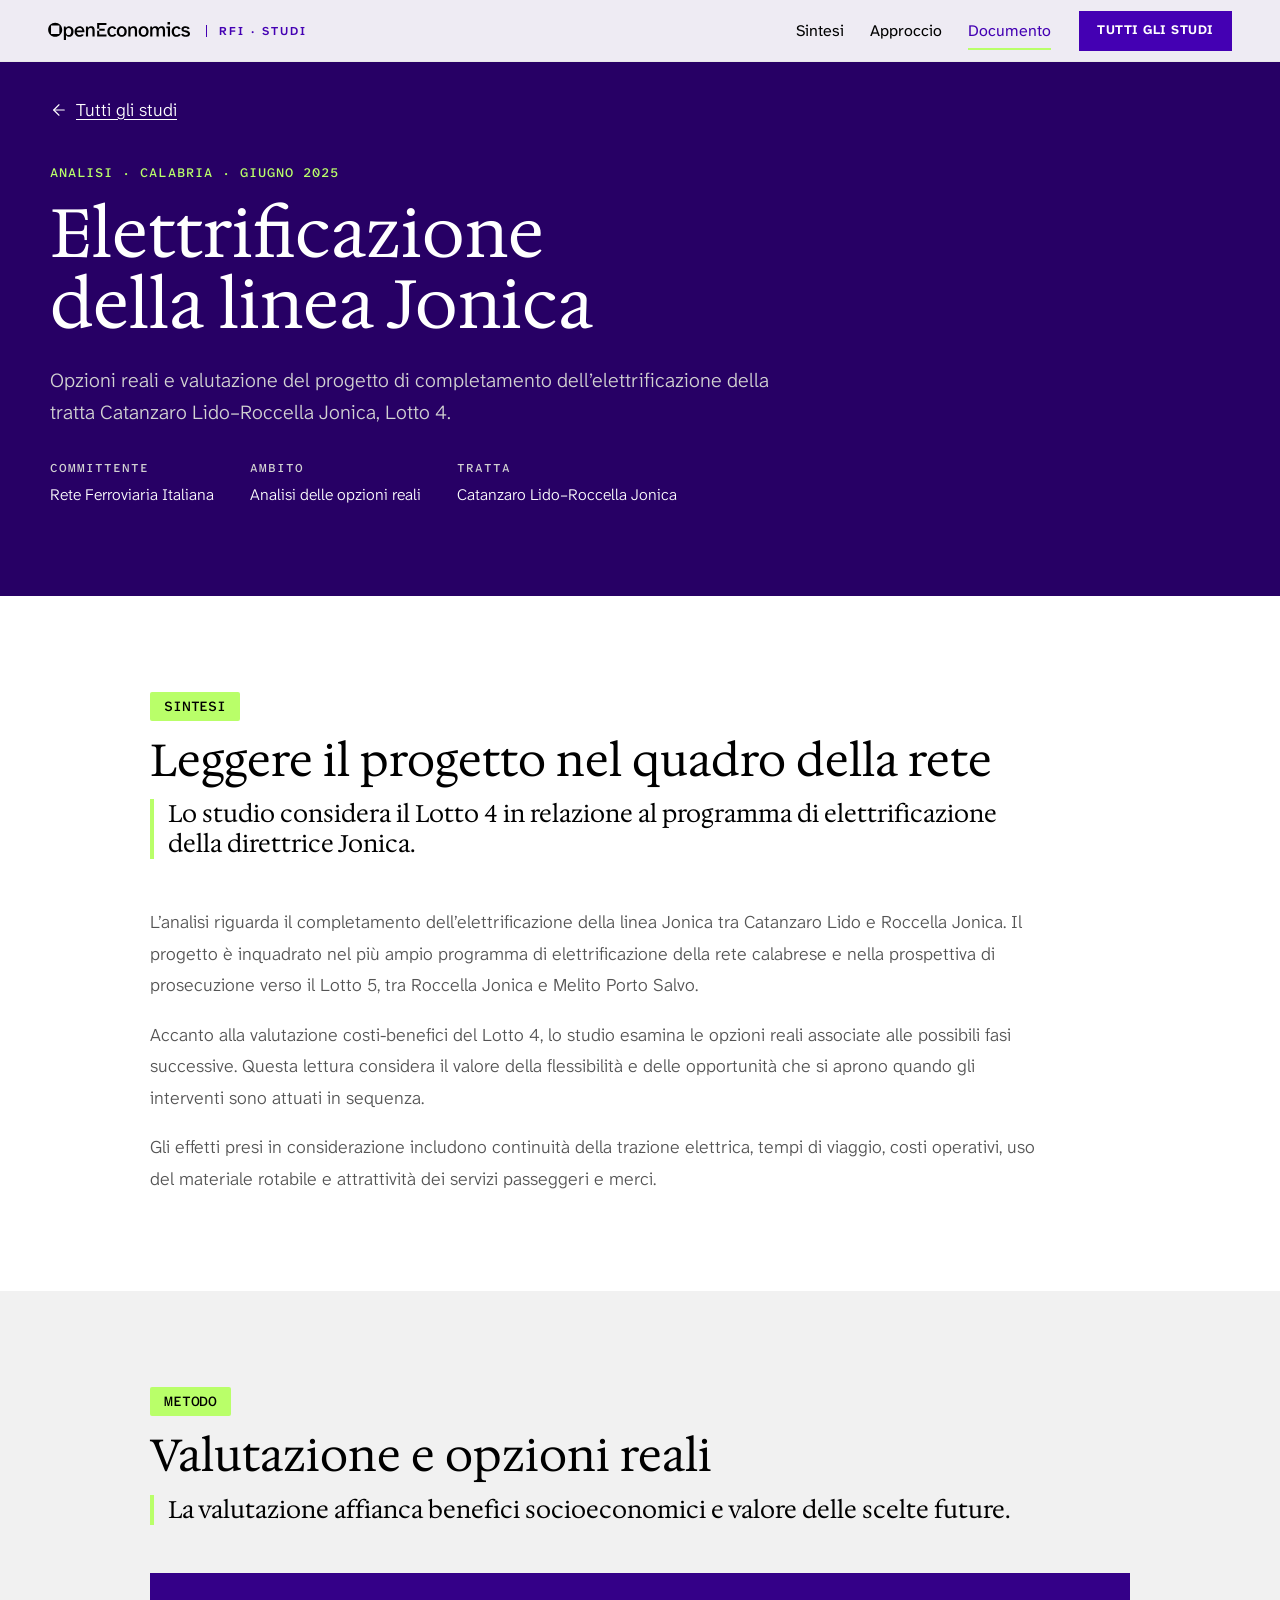
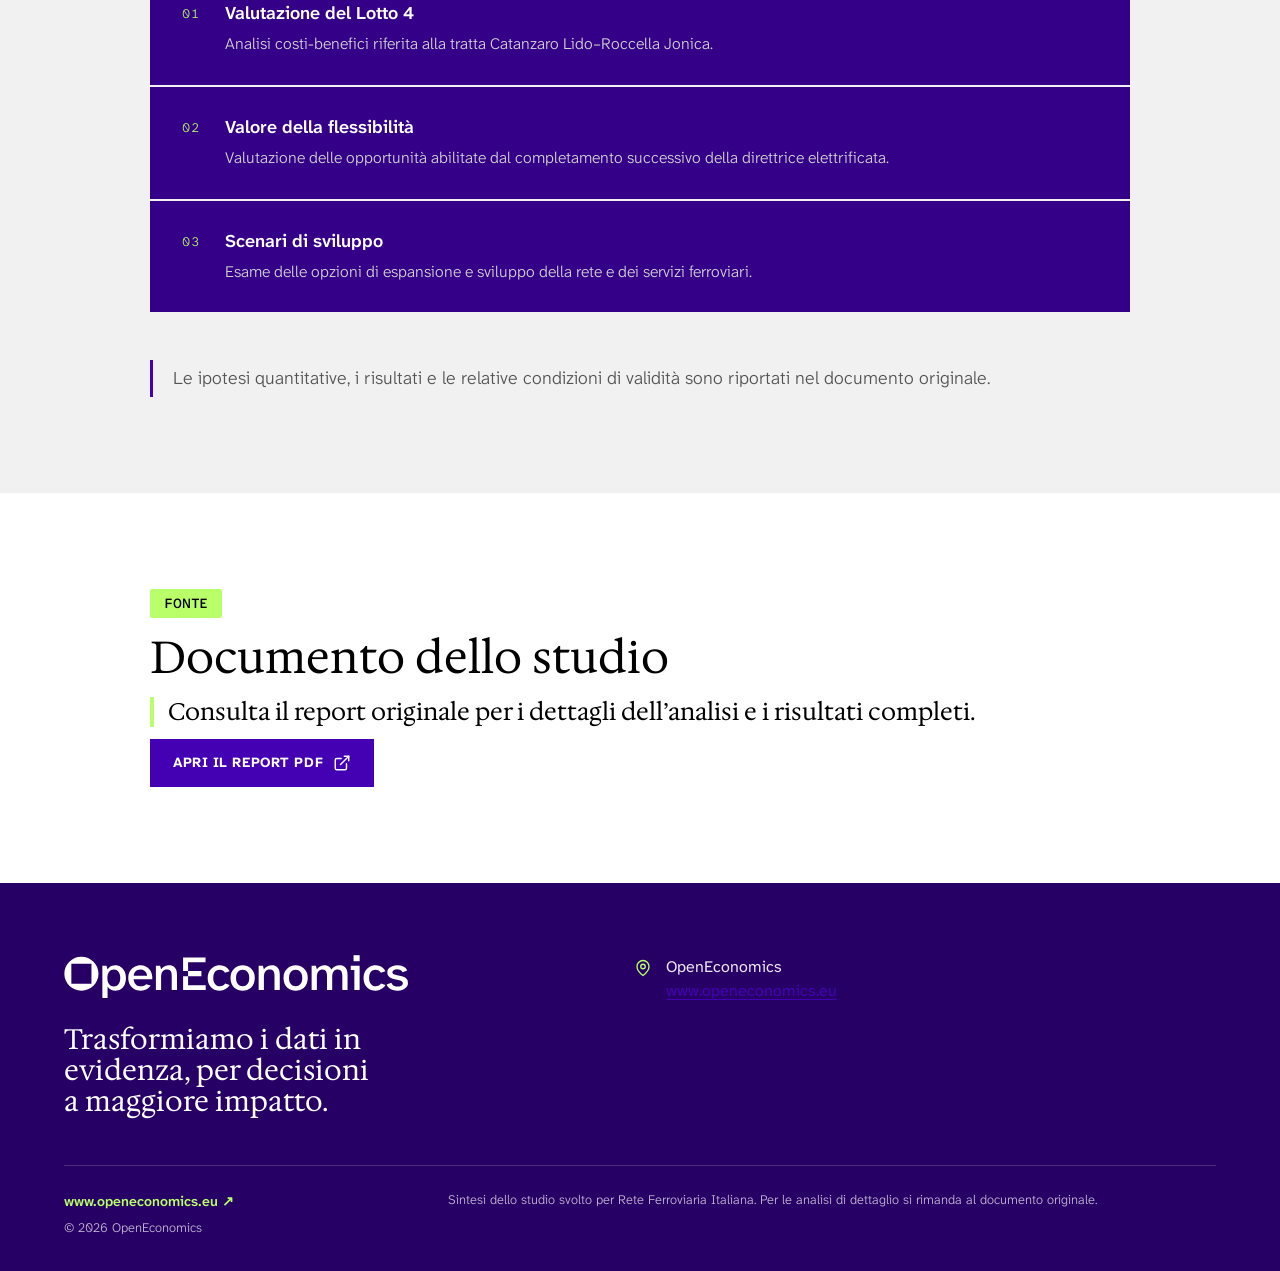
==== report-elettrificazione-jonica.html @ c524c0c9 "website buildup" ====
<!doctype html><html lang="it"><head><meta charset="utf-8"><meta name="viewport" content="width=device-width, initial-scale=1"><meta name="description" content="Analisi delle opzioni reali per l’elettrificazione della linea Jonica, Lotto 4."><title>Elettrificazione della linea Jonica | OpenEconomics</title><link rel="icon" type="image/png" href="assets/icons/favicon-black.png"><link rel="stylesheet" href="assets/oe-tokens.css"><link rel="stylesheet" href="assets/oe-base.css"><link rel="stylesheet" href="assets/nav.css"><link rel="stylesheet" href="assets/footer.css"><link rel="stylesheet" href="assets/oe-components.css"><link rel="stylesheet" href="assets/site.css"><link rel="stylesheet" href="assets/report.css"><script src="assets/lucide-inline.js" defer></script><script src="assets/oe-page.js" defer></script></head><body><a class="oe-skip" href="#main">Vai al contenuto</a><header><nav class="nav" aria-label="Principale"><a href="index.html" class="nav__logo-link"><img src="assets/logo/logo-black.svg" alt="OpenEconomics" class="nav__logo-img" width="142" height="18"><span class="nav__badge">RFI · Studi</span></a><ul class="nav__links"><li><a href="#sintesi">Sintesi</a></li><li><a href="#approccio">Approccio</a></li><li><a href="#documento">Documento</a></li></ul><a class="nav__cta" href="index.html#studi"><span>Tutti gli studi</span></a><button class="nav__toggle" type="button" aria-expanded="false" aria-label="Apri il menu"><svg class="nav__icon-open" viewBox="0 0 24 24" aria-hidden="true"><path d="M4 6h16M4 12h16M4 18h16"/></svg><svg class="nav__icon-close" viewBox="0 0 24 24" aria-hidden="true"><path d="M18 6 6 18M6 6l12 12"/></svg></button></nav></header><main id="main">
<section class="report-hero" id="top"><a class="report-hero__back" href="index.html#studi"><i data-lucide="arrow-left"></i> Tutti gli studi</a><p class="report-hero__eyebrow">Analisi · Calabria · Giugno 2025</p><h1>Elettrificazione della linea Jonica</h1><p class="report-hero__lead">Opzioni reali e valutazione del progetto di completamento dell’elettrificazione della tratta Catanzaro Lido–Roccella Jonica, Lotto 4.</p><dl class="report-meta"><div><dt>Committente</dt><dd>Rete Ferroviaria Italiana</dd></div><div><dt>Ambito</dt><dd>Analisi delle opzioni reali</dd></div><div><dt>Tratta</dt><dd>Catanzaro Lido–Roccella Jonica</dd></div></dl></section>
<section class="oe-section" id="sintesi" aria-labelledby="t-sintesi"><div class="oe-section__inner report-body"><header class="oe-section-head"><span class="oe-chip">Sintesi</span><h2 class="oe-section-head__title" id="t-sintesi">Leggere il progetto nel quadro della rete</h2><p class="oe-section-head__lead">Lo studio considera il Lotto 4 in relazione al programma di elettrificazione della direttrice Jonica.</p></header><div class="oe-prose"><p>L’analisi riguarda il completamento dell’elettrificazione della linea Jonica tra Catanzaro Lido e Roccella Jonica. Il progetto è inquadrato nel più ampio programma di elettrificazione della rete calabrese e nella prospettiva di prosecuzione verso il Lotto 5, tra Roccella Jonica e Melito Porto Salvo.</p><p>Accanto alla valutazione costi-benefici del Lotto 4, lo studio esamina le opzioni reali associate alle possibili fasi successive. Questa lettura considera il valore della flessibilità e delle opportunità che si aprono quando gli interventi sono attuati in sequenza.</p><p>Gli effetti presi in considerazione includono continuità della trazione elettrica, tempi di viaggio, costi operativi, uso del materiale rotabile e attrattività dei servizi passeggeri e merci.</p></div></div></section>
<section class="oe-section oe-section--grey" id="approccio" aria-labelledby="t-approccio"><div class="oe-section__inner report-body"><header class="oe-section-head"><span class="oe-chip">Metodo</span><h2 class="oe-section-head__title" id="t-approccio">Valutazione e opzioni reali</h2><p class="oe-section-head__lead">La valutazione affianca benefici socioeconomici e valore delle scelte future.</p></header><ol class="oe-steps"><li class="oe-step"><div><h3>Valutazione del Lotto 4</h3><p>Analisi costi-benefici riferita alla tratta Catanzaro Lido–Roccella Jonica.</p></div></li><li class="oe-step"><div><h3>Valore della flessibilità</h3><p>Valutazione delle opportunità abilitate dal completamento successivo della direttrice elettrificata.</p></div></li><li class="oe-step"><div><h3>Scenari di sviluppo</h3><p>Esame delle opzioni di espansione e sviluppo della rete e dei servizi ferroviari.</p></div></li></ol><p class="report-notice">Le ipotesi quantitative, i risultati e le relative condizioni di validità sono riportati nel documento originale.</p></div></section>
<section class="oe-section" id="documento" aria-labelledby="t-documento"><div class="oe-section__inner report-body"><header class="oe-section-head"><span class="oe-chip">Fonte</span><h2 class="oe-section-head__title" id="t-documento">Documento dello studio</h2><p class="oe-section-head__lead">Consulta il report originale per i dettagli dell’analisi e i risultati completi.</p></header><a class="oe-btn source-link" href="documenti/2025.06.10%20Elettrificazione%20Jonica%20-%20Opzioni%20Reali%20(1).pdf" target="_blank" rel="noopener">Apri il report PDF <i data-lucide="external-link"></i></a></div></section></main>
<footer class="footer"><div class="footer__top"><div class="footer__brand-block"><a href="https://www.openeconomics.eu" class="footer__logo-link"><img src="assets/logo/logo-white.svg" alt="OpenEconomics" class="footer__logo-img" width="442" height="56"></a><p class="footer__tagline">Trasformiamo i dati in evidenza, per decisioni a maggiore impatto.</p></div><div class="footer__office-grid"><div class="footer__office"><span class="footer__office-icon" aria-hidden="true"><svg viewBox="0 0 24 24"><path d="M20 10c0 6-8 12-8 12S4 16 4 10a8 8 0 0 1 16 0Z"/><circle cx="12" cy="10" r="3"/></svg></span><address>OpenEconomics<br><a href="https://www.openeconomics.eu">www.openeconomics.eu</a></address></div></div></div><div class="footer__rule"></div><div class="footer__bottom"><div class="footer__bottom-left"><a class="footer__site-link" href="https://www.openeconomics.eu" target="_blank" rel="noopener">www.openeconomics.eu <span aria-hidden="true">&#8599;</span></a><span>&copy; 2026 OpenEconomics</span></div><p class="footer__disclaimer">Sintesi dello studio svolto per Rete Ferroviaria Italiana. Per le analisi di dettaglio si rimanda al documento originale.</p></div></footer></body></html>
---- assets/oe-tokens.css ----
/* =========================================================================
   OpenEconomics — Design Tokens (DS v4, 2026)
   -------------------------------------------------------------------------
   Contiene solo @font-face, variabili :root e classi OPT-IN (.oe-container,
   .oe-grid, .oe-eyebrow, …): importarlo NON cambia l'aspetto di una pagina
   esistente. Gli stili sui tag nudi (body 18px/300, h1–h4, link, focus)
   stanno in oe-base.css, da caricare solo sulle pagine nuove.
   Ordine: oe-tokens.css → oe-base.css → nav.css → footer.css → oe-components.css
   ========================================================================= */

/* -----------------------------------------------------------------------
   Fonts (self-hosted)
   ----------------------------------------------------------------------- */
@font-face {
  font-family: "Atkinson Hyperlegible Next";
  src: url("./fonts/AtkinsonHyperlegibleNext-VariableFont_wght.ttf") format("truetype-variations");
  font-weight: 200 800; font-style: normal; font-display: swap;
}
@font-face {
  font-family: "Atkinson Hyperlegible Next";
  src: url("./fonts/AtkinsonHyperlegibleNext-Italic-VariableFont_wght.ttf") format("truetype-variations");
  font-weight: 200 800; font-style: italic; font-display: swap;
}
@font-face {
  font-family: "Atkinson Hyperlegible Mono";
  src: url("./fonts/AtkinsonHyperlegibleMono-VariableFont_wght.ttf") format("truetype-variations");
  font-weight: 200 800; font-style: normal; font-display: swap;
}
@font-face {
  font-family: "Atkinson Hyperlegible Mono";
  src: url("./fonts/AtkinsonHyperlegibleMono-Italic-VariableFont_wght.ttf") format("truetype-variations");
  font-weight: 200 800; font-style: italic; font-display: swap;
}
@font-face {
  font-family: "Hedvig Letters Serif";
  src: url("./fonts/HedvigLettersSerif-18pt-Regular.ttf") format("truetype");
  font-weight: 400; font-style: normal; font-display: swap;
}

/* -----------------------------------------------------------------------
   Color tokens — straight from the Brand Manual
   ----------------------------------------------------------------------- */
:root {
  /* === Primary neutrals === */
  --oe-white: #FFFFFF;
  --oe-black: #000000;

  /* === Bluette — the brand's core identity color === */
  --oe-bluette-050: #EFE5FF;
  --oe-bluette-100: #D9C1FF;
  --oe-bluette-200: #B991FF;
  --oe-bluette-300: #A16AFF;
  --oe-bluette-400: #8742FF;
  --oe-bluette-500: #6E1AFF;
  --oe-bluette-600: #5902EE;
  --oe-bluette-700: #4400B3;   /* primary brand */
  --oe-bluette-800: #340088;
  --oe-bluette-900: #270065;   /* deep purple — footer & dark sections */
  --oe-bluette: var(--oe-bluette-700);

  /* === Lime — the accent === */
  --oe-lime-050: #EFFFDC;
  --oe-lime-100: #DFFFBB;
  --oe-lime-200: #D5FFA4;
  --oe-lime-300: #C9FF8C;
  --oe-lime-400: #B9FF69;       /* signature lime */
  --oe-lime-500: #91FF15;
  --oe-lime-600: #7FF100;
  --oe-lime-700: #67C300;
  --oe-lime-800: #458300;
  --oe-lime-900: #315C01;
  --oe-lime: var(--oe-lime-400);

  /* === Gray scale === */
  --oe-gray-000: #FFFFFF;
  --oe-gray-100: #F1F1F1;
  --oe-gray-200: #E7E7E7;
  --oe-gray-300: #D2D2D2;
  --oe-gray-400: #AFAFAF;
  --oe-gray-500: #999999;
  --oe-gray-600: #6E6E6E;
  --oe-gray-700: #545454;
  --oe-gray-800: #2C2C2C;
  --oe-gray-900: #000000;

  /* === Secondary palettes (use sparingly — for data viz, illustrations) === */
  --oe-magenta-400: #FF8DFF;  --oe-magenta-500: #FF4EFF;  --oe-magenta-600: #FF00FF;
  --oe-magenta-700: #C300C3;  --oe-magenta-800: #920092;  --oe-magenta-900: #600060;
  --oe-blu-400: #6161FF;      --oe-blu-500: #3A3AFF;      --oe-blu-600: #0000FF;
  --oe-blu-700: #0000A1;      --oe-blu-800: #000068;      --oe-blu-900: #000035;
  --oe-yellow-400: #FFF751;   --oe-yellow-500: #FFF300;   --oe-yellow-600: #F4E900;
  --oe-yellow-700: #595700;   --oe-yellow-800: #403E00;   --oe-yellow-900: #262500;
  --oe-green-400: #3FFFA5;    --oe-green-500: #00FF88;    --oe-green-600: #00E279;
  --oe-green-700: #00542D;    --oe-green-800: #003F22;    --oe-green-900: #002D18;
  --oe-cyan-400: #83FFFF;     --oe-cyan-500: #61FFFF;     --oe-cyan-600: #00FFFF;
  --oe-cyan-700: #005B5B;     --oe-cyan-800: #004646;     --oe-cyan-900: #003535;

  /* === Semantic tokens === */
  --oe-bg:          var(--oe-white);
  --oe-bg-elev:     var(--oe-gray-100);
  --oe-bg-tint:     var(--oe-bluette-050);     /* soft purple panels */
  --oe-bg-dark:     var(--oe-bluette-900);     /* footer + dark sections */
  --oe-bg-accent:   var(--oe-bluette-700);     /* full-bleed CTA blocks */
  --oe-bg-mid:      #4711BB;                   /* mid purple (homepage) */

  --oe-fg:          var(--oe-black);
  --oe-fg-soft:     var(--oe-gray-700);        /* body on white */
  --oe-fg-muted:    var(--oe-gray-500);
  --oe-fg-inverse:  var(--oe-white);

  --oe-accent:        var(--oe-bluette-700);   /* primary brand accent */
  --oe-accent-strong: var(--oe-bluette-900);
  --oe-accent-soft:   var(--oe-bluette-050);
  --oe-accent-on:     var(--oe-white);         /* testo su accento */
  --oe-pop:           var(--oe-lime-400);      /* electric lime */
  --oe-pop-on:        var(--oe-black);         /* testo su pop/lime */
  --oe-on-dark-accent: var(--oe-lime-400);     /* accento come TESTO su fondo scuro */

  --oe-stroke:        var(--oe-black);
  --oe-stroke-soft:   var(--oe-gray-300);
  --oe-stroke-on-dark:var(--oe-white);

  --oe-link:        var(--oe-bluette-700);
  --oe-link-hover:  var(--oe-bluette-900);

  /* === Typography === */
  --oe-font-sans:    "Atkinson Hyperlegible Next", "Atkinson Hyperlegible",
                     -apple-system, "Helvetica Neue", Arial, sans-serif;
  --oe-font-mono:    "Atkinson Hyperlegible Mono", ui-monospace,
                     "SF Mono", Menlo, Consolas, monospace;
  --oe-font-serif:   "Hedvig Letters Serif", "Source Serif Pro", Georgia, serif;

  /* === Spacing scale (from Figma) === */
  --oe-space-xxs:  4px;   /* spacing.xxs */
  --oe-space-xs:   8px;   /* spacing.xs  */
  --oe-space-s:   16px;   /* spacing.s   */
  --oe-space-m:   24px;   /* spacing.m   */
  --oe-space-l:   32px;   /* spacing.l   */
  --oe-space-xl:  40px;   /* spacing.xl  */
  --oe-space-2xl: 48px;   /* spacing.2xl */
  --oe-space-3xl: 64px;   /* spacing.3xl */
  /* legacy numeric aliases (4-pt grid, with 20/40/80 anchors) */
  --oe-space-1:  4px;
  --oe-space-2:  8px;
  --oe-space-3:  12px;
  --oe-space-4:  16px;
  --oe-space-5:  20px;
  --oe-space-6:  24px;
  --oe-space-7:  32px;
  --oe-space-8:  40px;
  --oe-space-9:  52px;
  --oe-space-10: 64px;
  --oe-space-11: 80px;
  --oe-space-12: 120px;

  /* === Grid system (from Figma) === */
  --oe-grid-max:     1440px;  /* max container width */
  --oe-grid-gutter:   24px;   /* fixed column gap    */
  --oe-grid-margin:   12px;   /* outer margin each side */
  /* breakpoints */
  --oe-bp-xxl: 1440px;
  --oe-bp-xl:  1200px;
  --oe-bp-l:    992px;
  --oe-bp-m:    768px;

  /* === Layout === */
  --oe-max-width:     1760px;     /* canvas inner width (1920 - 80 ×2) */
  --oe-page-pad:      80px;
  --oe-page-pad-mob:  24px;
  --oe-col-gap:       40px;

  /* === Radii === sharp-corner system, all 0 */
  --oe-radius-xs: 0px;
  --oe-radius-sm: 0px;
  --oe-radius-md: 0px;
  --oe-radius-lg: 0px;
  --oe-radius-pill: 0px;
  /* uniche eccezioni ammesse */
  --oe-radius-chip:  2px;   /* chip / tag */
  --oe-radius-media: 4px;   /* card con fotografia */

  /* === Focus (sempre visibile da tastiera) === */
  --oe-focus-ring:         2px solid var(--oe-bluette-500);
  --oe-focus-ring-on-dark: 2px solid var(--oe-lime-400);
  --oe-focus-offset:       3px;

  /* === Header === */
  --oe-nav-h: 62px;

  /* === Borders === */
  --oe-border:        1px solid var(--oe-gray-200);  /* was black — removed per brand rule */
  --oe-border-soft:   1px solid var(--oe-gray-200);
  --oe-border-on-dark:1px solid rgba(255,255,255,0.18);

  /* === Shadows (used sparingly — brand is mostly flat) === */
  --oe-shadow-1: 0 1px 0 rgba(0,0,0,0.04), 0 1px 2px rgba(0,0,0,0.06);
  --oe-shadow-2: 0 4px 12px rgba(39,0,101,0.08);
  --oe-shadow-3: 0 16px 40px rgba(39,0,101,0.18);

  /* === Motion === */
  --oe-ease:        cubic-bezier(0.2, 0.7, 0.2, 1);
  --oe-ease-out:    cubic-bezier(0, 0, 0.2, 1);
  --oe-dur-fast:    140ms;
  --oe-dur-base:    220ms;
  --oe-dur-slow:    420ms;
}

/* -----------------------------------------------------------------------
   Layout utilities (opt-in: si attivano solo usando le classi)
   ----------------------------------------------------------------------- */

/* .oe-container — boxed 1760px centred content wrapper. */
.oe-container {
  max-width: var(--oe-max-width);   /* 1760px */
  margin-inline: auto;
  padding-inline: var(--oe-page-pad); /* 80px each side */
  width: 100%;
  box-sizing: border-box;
}

/* Narrower reading column (long-form text, articles) */
.oe-container--text {
  max-width: 900px;
  margin-inline: auto;
  padding-inline: var(--oe-page-pad);
  width: 100%;
  box-sizing: border-box;
}
@media (max-width: 767.98px) {
  .oe-container, .oe-container--text { padding-inline: var(--oe-page-pad-mob); }
}

/* -----------------------------------------------------------------------
   Grid system — 12 colonne ≥1200px · 8 colonne 768–1199px · 4 col <768px.
   ----------------------------------------------------------------------- */
.oe-grid {
  display: grid;
  grid-template-columns: repeat(12, minmax(0, 1fr));
  gap: var(--oe-grid-gutter);
  max-width: var(--oe-grid-max);
  margin-inline: auto;
  padding-inline: var(--oe-grid-margin);
  width: 100%;
  box-sizing: border-box;
}
.oe-col-1  { grid-column: span 1; }
.oe-col-2  { grid-column: span 2; }
.oe-col-3  { grid-column: span 3; }
.oe-col-4  { grid-column: span 4; }
.oe-col-5  { grid-column: span 5; }
.oe-col-6  { grid-column: span 6; }
.oe-col-7  { grid-column: span 7; }
.oe-col-8  { grid-column: span 8; }
.oe-col-9  { grid-column: span 9; }
.oe-col-10 { grid-column: span 10; }
.oe-col-11 { grid-column: span 11; }
.oe-col-12 { grid-column: span 12; }
@media (max-width: 1199.98px) {
  .oe-grid { grid-template-columns: repeat(8, minmax(0, 1fr)); }
  .oe-col-9, .oe-col-10, .oe-col-11, .oe-col-12 { grid-column: span 8; }
  .oe-col-m-1 { grid-column: span 1; } .oe-col-m-2 { grid-column: span 2; }
  .oe-col-m-3 { grid-column: span 3; } .oe-col-m-4 { grid-column: span 4; }
  .oe-col-m-5 { grid-column: span 5; } .oe-col-m-6 { grid-column: span 6; }
  .oe-col-m-7 { grid-column: span 7; } .oe-col-m-8 { grid-column: span 8; }
}
@media (max-width: 767.98px) {
  .oe-grid { grid-template-columns: repeat(4, minmax(0, 1fr)); }
  .oe-grid [class*="oe-col-"] { grid-column: span 4; }
  .oe-col-s-1 { grid-column: span 1; } .oe-col-s-2 { grid-column: span 2; }
  .oe-col-s-3 { grid-column: span 3; } .oe-col-s-4 { grid-column: span 4; }
}

/* -----------------------------------------------------------------------
   Ruoli tipografici a CLASSE (opt-in; i tag nudi restano alle pagine).
   RULE: font minimo 12px in tutto il sistema (≥16px fuori dashboard).
   ----------------------------------------------------------------------- */

/* Eyebrow / pretitolo generico — SANS all-caps, medium 500.
   (Il Mono è riservato SOLO a chip e figure-label.) */
.oe-eyebrow {
  font-family: var(--oe-font-sans);
  font-weight: 500;
  font-size: 16px;
  line-height: 1.2;
  letter-spacing: 0.02em;
  text-transform: uppercase;
  color: var(--oe-accent);
}

/* Chip / category tag — Mono */
.oe-tag, .oe-chip {
  font-family: var(--oe-font-mono);
  font-weight: 500;
  font-size: 16px;
  line-height: 1.2;
  letter-spacing: -0.01em;
  text-transform: uppercase;
  color: var(--oe-accent);
}

/* Figure label — GRAFICO 1 · TABELLA 1 · MAPPA 1 (mono 500, 12px, uppercase) */
.oe-figure-label {
  font-family: var(--oe-font-mono);
  font-weight: 500;
  font-size: 12px;
  line-height: 1.2;
  letter-spacing: 0.04em;
  text-transform: uppercase;
  color: var(--oe-black);
}

/* Numeri — sempre Atkinson sans, cifre tabulari; il colore segue lo sfondo */
.oe-num {
  font-family: var(--oe-font-sans);
  font-variant-numeric: tabular-nums;
  font-feature-settings: "tnum" 1;
}
.oe-num.on-light, .oe-num.on-lime { color: var(--oe-black); }
.oe-num.on-dark { color: var(--oe-white); }
---- assets/oe-base.css ----
/* =========================================================================
   OpenEconomics — Base (tag nudi)
   Da caricare solo su pagine NUOVE, subito dopo oe-tokens.css.
   Su un sito esistente con una propria tipografia, non includerlo: usare
   solo token + classi .oe-* per non alterare le pagine già pubblicate.
   ========================================================================= */
*, *::before, *::after { box-sizing: border-box; }
html {
  -webkit-text-size-adjust: 100%;
  scroll-padding-top: calc(var(--oe-nav-h) + 16px);
}
@media (prefers-reduced-motion: no-preference) {
  html { scroll-behavior: smooth; }
}
body {
  margin: 0;
  font-family: var(--oe-font-sans);
  font-weight: 300;
  font-size: 18px;
  line-height: 1.6;
  color: var(--oe-fg);
  background: var(--oe-bg);
  font-variant-ligatures: no-common-ligatures;
  -webkit-font-smoothing: antialiased;
}
h1, h2, h3, h4 {
  font-family: var(--oe-font-serif);
  font-weight: 400;
  line-height: 1.1;
  margin: 0;
  text-wrap: balance;
}
p, ul, ol, dl, dd, figure, blockquote { margin: 0; }
p { text-wrap: pretty; }
strong, b { font-weight: 600; }
img, svg, video, canvas { display: block; max-width: 100%; }
img { height: auto; }

a { color: var(--oe-link); text-decoration-thickness: 1px; text-underline-offset: 3px; }
a:hover { color: var(--oe-link-hover); }

/* Focus sempre visibile da tastiera; mai rimuovere l'outline senza sostituto */
:focus-visible { outline: var(--oe-focus-ring); outline-offset: var(--oe-focus-offset); }
.oe-on-dark :focus-visible,
.oe-section--dark :focus-visible,
.oe-footer :focus-visible,
.footer :focus-visible { outline: var(--oe-focus-ring-on-dark); }

::selection { background: var(--oe-lime-400); color: var(--oe-black); }

/* Numeri: sempre Atkinson, cifre tabulari */
table, .oe-num { font-variant-numeric: tabular-nums; }

/* Salta al contenuto (primo elemento del body) */
.oe-skip {
  position: absolute; left: 16px; top: -100px; z-index: 200;
  background: var(--oe-lime-400); color: var(--oe-black);
  font-weight: 600; font-size: 16px; padding: 10px 16px; text-decoration: none;
}
.oe-skip:focus { top: 12px; color: var(--oe-black); }

.oe-sr-only {
  position: absolute; width: 1px; height: 1px; padding: 0; margin: -1px;
  overflow: hidden; clip: rect(0 0 0 0); white-space: nowrap; border: 0;
}

@media (prefers-reduced-motion: reduce) {
  *, *::before, *::after {
    animation-duration: .01ms !important; animation-iteration-count: 1 !important;
    transition-duration: .01ms !important;
  }
}
---- assets/nav.css ----
/* ============================================================
   OpenEconomics — Header / Nav condiviso (brand 2.0)
   Barra fissa bianca traslucida, logo nero, voci in Atkinson 16px,
   voce attiva sottolineata in lime. Usa solo token --oe-*.
   Va linkato DOPO il CSS di pagina, così prevale su un .nav preesistente.
   Markup: templates/pagina-base.html. Menu mobile: oe-page.js.
   ============================================================ */
.nav{position:fixed;top:0;left:0;right:0;z-index:100;height:var(--oe-nav-h,62px);padding:0 48px;display:flex;align-items:center;gap:28px;background:rgba(255,255,255,.92);backdrop-filter:blur(12px);-webkit-backdrop-filter:blur(12px);border-bottom:1px solid var(--oe-gray-200);font-family:var(--oe-font-sans);}
.nav__logo-link{display:flex;align-items:center;gap:16px;text-decoration:none;flex-shrink:0;}
.nav__logo-img{height:18px;width:auto;display:block;}
.nav__badge{font-size:12px;font-weight:600;letter-spacing:.16em;text-transform:uppercase;color:var(--oe-accent);border-left:1.5px solid var(--oe-accent);padding-left:12px;line-height:1;}
.nav__links{display:flex;align-items:center;gap:26px;list-style:none;margin:0 0 0 auto;padding:0;}
.nav__links a{position:relative;display:inline-block;font-weight:400;font-size:16px;color:var(--oe-black);text-decoration:none;padding:6px 0;transition:color var(--oe-dur-fast) ease;}
.nav__links a:hover,.nav__links a.nav-active,.nav__links a[aria-current]{color:var(--oe-accent);}
.nav__links a.nav-active::after,.nav__links a[aria-current]::after{content:'';position:absolute;left:0;right:0;bottom:-1px;height:2px;background:var(--oe-pop);}

/* Azioni a destra: CTA piena, login bordato, download a icona */
.nav__cta,.nav__login{display:inline-flex;align-items:center;gap:9px;flex-shrink:0;font-weight:700;font-size:13px;letter-spacing:.04em;text-transform:uppercase;text-decoration:none;min-height:40px;padding:0 18px;transition:background var(--oe-dur-base) ease,color var(--oe-dur-base) ease;}
.nav__cta{background:var(--oe-accent);color:var(--oe-accent-on);}
.nav__cta:hover{background:var(--oe-accent-strong);color:var(--oe-accent-on);}
.nav__login{border:1.5px solid var(--oe-accent);color:var(--oe-accent);}
.nav__login:hover{background:var(--oe-accent);color:var(--oe-accent-on);}
.nav__download{display:inline-flex;align-items:center;justify-content:center;flex-shrink:0;width:40px;height:40px;border:1.5px solid var(--oe-accent);color:var(--oe-accent);text-decoration:none;transition:background var(--oe-dur-base) ease,color var(--oe-dur-base) ease;}
.nav__download:hover{background:var(--oe-accent);color:var(--oe-accent-on);}
.nav__cta svg,.nav__login svg,.nav__download svg{width:16px;height:16px;stroke:currentColor;stroke-width:1.9;fill:none;flex-shrink:0;}

/* Toggle menu: visibile solo sotto 960px */
.nav__toggle{display:none;width:44px;height:44px;align-items:center;justify-content:center;background:none;border:0;color:var(--oe-black);cursor:pointer;}
.nav__toggle svg{width:24px;height:24px;stroke:currentColor;stroke-width:1.75;fill:none;stroke-linecap:round;}
.nav__toggle .nav__icon-close{display:none;}
.nav.is-open .nav__toggle .nav__icon-open{display:none;}
.nav.is-open .nav__toggle .nav__icon-close{display:block;}

@media(max-width:960px){
  .nav{padding:0 24px;gap:12px;}
  .nav__logo-link{margin-right:auto;}
  .nav__toggle{display:inline-flex;}
  .nav__links{display:none;position:absolute;top:100%;left:0;right:0;margin:0;flex-direction:column;align-items:stretch;gap:0;background:var(--oe-white);border-bottom:1px solid var(--oe-gray-200);padding:8px 24px 16px;}
  .nav.is-open .nav__links{display:flex;}
  .nav__links a{display:block;padding:14px 0;border-bottom:1px solid var(--oe-gray-100);}
  .nav__links a.nav-active::after,.nav__links a[aria-current]::after{display:none;}
  .nav__cta,.nav__login,.nav__download{order:1;}
  .nav__toggle{order:2;}
}
@media(max-width:600px){
  .nav__badge{display:none;}
  .nav__login span,.nav__cta span{display:none;}
  .nav__cta,.nav__login{padding:0 12px;}
}
---- assets/footer.css ----
/* ============================================================
   OpenEconomics — Footer condiviso (brand 2.0)
   Fondo Bluette 900, logo bianco, tagline in Hedvig, sedi con icona
   map-pin in lime, riga legale in basso. Usa solo token --oe-*.
   Va linkato DOPO il CSS di pagina, così prevale su un footer preesistente.
   Markup: .footer > .footer__top [brand-block + office-grid]
           > .footer__rule > .footer__bottom   (vedi templates/pagina-base.html)
   ============================================================ */
.footer{background:var(--oe-bg-dark);color:var(--oe-white);font-family:var(--oe-font-sans);padding:72px 0 32px;}
.footer__top{display:grid;grid-template-columns:minmax(260px,1fr) minmax(440px,1.15fr);gap:64px;align-items:start;padding:0 64px;}
.footer__brand-block{display:flex;flex-direction:column;align-items:flex-start;}
.footer__logo-link{display:inline-block;text-decoration:none;line-height:0;margin-bottom:26px;}
.footer__logo-img{height:clamp(40px,3.4vw,56px);width:auto;display:block;}
.footer__tagline{font-family:var(--oe-font-serif);font-weight:400;font-size:clamp(24px,2.2vw,32px);line-height:1.1;color:var(--oe-white);max-width:20ch;margin:0;text-wrap:balance;}
.footer__office-grid{display:grid;grid-template-columns:repeat(2,1fr);gap:28px 40px;}
.footer__office{display:grid;grid-template-columns:20px 1fr;gap:12px;align-items:start;}
.footer__office-icon{color:var(--oe-on-dark-accent);width:18px;height:18px;margin-top:4px;}
.footer__office-icon svg{width:100%;height:100%;display:block;fill:none;stroke:currentColor;stroke-width:1.8;stroke-linecap:round;stroke-linejoin:round;}
.footer__office address{font-style:normal;font-weight:400;font-size:16px;line-height:1.55;color:rgba(255,255,255,.9);}
.footer__rule{height:1px;background:rgba(255,255,255,.18);margin:48px 64px 24px;}
.footer__bottom{display:flex;justify-content:space-between;align-items:flex-start;gap:32px;flex-wrap:wrap;padding:0 64px;font-size:13px;line-height:1.6;color:rgba(255,255,255,.72);}
.footer__bottom-left{display:flex;flex-direction:column;gap:6px;flex-shrink:0;}
.footer__site-link{color:var(--oe-on-dark-accent);font-weight:600;font-size:14px;text-decoration:none;white-space:nowrap;}
.footer__site-link:hover{color:var(--oe-white);}
.footer__disclaimer{width:min(100%,96ch);font-weight:300;}
@media(max-width:960px){
  .footer{padding:52px 0 28px;}
  .footer__top{grid-template-columns:1fr;padding:0 24px;gap:36px;}
  .footer__rule{margin:40px 24px 22px;}
  .footer__bottom{padding:0 24px;flex-direction:column;gap:12px;}
}
@media(max-width:480px){
  .footer__office-grid{grid-template-columns:1fr;}
}
---- assets/oe-components.css ----
/* =========================================================================
   OpenEconomics — Componenti di pagina
   Richiede oe-tokens.css (e, su pagine nuove, oe-base.css).
   Tutte le classi hanno prefisso .oe- : si possono usare dentro un sito
   esistente senza collisioni. Catalogo e markup: references/componenti.md
   Regole: spigolo vivo, font min 12px (etichette) e 16px (testo corrente),
   Hedvig solo per titoli e grandi numeri display, lime mai come testo su chiaro.
   ========================================================================= */

/* ---------- Sezioni --------------------------------------------------- */
.oe-section{padding:96px 64px;background:var(--oe-bg);scroll-margin-top:calc(var(--oe-nav-h) + 16px);}
.oe-section--grey{background:var(--oe-bg-elev);}
.oe-section--tint{background:var(--oe-bg-tint);}
.oe-section--dark{background:var(--oe-bg-dark);color:var(--oe-fg-inverse);}
.oe-section--accent{background:var(--oe-bg-accent);color:var(--oe-fg-inverse);}
.oe-section--rule{border-top:1px solid var(--oe-gray-200);}
.oe-section__inner{max-width:var(--oe-grid-max);margin-inline:auto;}
.oe-section__inner > * + *{margin-top:48px;}

/* ---------- Intestazione di sezione ----------------------------------- */
.oe-chip{display:inline-flex;align-items:center;gap:6px;width:fit-content;background:var(--oe-pop);color:var(--oe-pop-on);font-family:var(--oe-font-mono);font-weight:500;font-size:14px;line-height:1.2;letter-spacing:-.01em;text-transform:uppercase;padding:6px 14px;border-radius:var(--oe-radius-chip);}
.oe-chip svg{width:14px;height:14px;stroke:currentColor;stroke-width:2;fill:none;}
.oe-chip--sm{font-size:12px;letter-spacing:.08em;padding:4px 10px;}
.oe-section-head{display:flex;flex-direction:column;align-items:flex-start;gap:16px;}
.oe-section-head__title{font-family:var(--oe-font-serif);font-weight:400;font-size:clamp(34px,3.5vw,50px);line-height:1.04;color:var(--oe-fg);}
.oe-section-head__lead{display:flex;align-items:center;gap:14px;font-family:var(--oe-font-serif);font-size:24px;line-height:1.25;color:var(--oe-fg);max-width:60ch;}
.oe-section-head__lead::before{content:'';width:4px;align-self:stretch;min-height:30px;background:var(--oe-pop);flex:0 0 auto;}
.oe-section--dark .oe-section-head__title,.oe-section--accent .oe-section-head__title{color:var(--oe-fg-inverse);}
.oe-section--dark .oe-section-head__lead,.oe-section--accent .oe-section-head__lead{color:var(--oe-on-dark-accent);}
.oe-subhead{font-family:var(--oe-font-serif);font-weight:400;font-size:24px;line-height:1.25;color:var(--oe-fg);padding-bottom:12px;border-bottom:2px solid var(--oe-gray-300);}
.oe-section--dark .oe-subhead{color:var(--oe-fg-inverse);border-color:rgba(255,255,255,.2);}

/* ---------- Hero ------------------------------------------------------ */
.oe-hero{margin-top:var(--oe-nav-h);display:grid;grid-template-columns:1fr 1fr;min-height:72vh;position:relative;overflow:hidden;background:radial-gradient(rgba(255,255,255,.06) 1px,transparent 1.4px) 0 0/22px 22px,var(--oe-bg-dark);color:var(--oe-fg-inverse);}
.oe-hero__body{display:flex;flex-direction:column;justify-content:space-between;gap:40px;padding:60px 64px 48px;}
.oe-hero__top{display:flex;flex-direction:column;gap:16px;}
.oe-hero__kicker{font-weight:600;font-size:14px;letter-spacing:.1em;text-transform:uppercase;color:var(--oe-white);}
.oe-hero__title{font-family:var(--oe-font-serif);font-weight:400;font-size:clamp(36px,3.8vw,60px);line-height:1.08;color:var(--oe-white);}
.oe-hero__title em{font-style:normal;color:var(--oe-on-dark-accent);}
.oe-hero__lead{font-size:18px;line-height:1.7;color:var(--oe-gray-300);max-width:60ch;}
.oe-hero__meta{display:flex;gap:32px;flex-wrap:wrap;margin-top:28px;}
.oe-hero__meta-item{display:flex;flex-direction:column;gap:4px;}
.oe-hero__meta-label{font-family:var(--oe-font-mono);font-size:12px;letter-spacing:.14em;text-transform:uppercase;color:var(--oe-on-dark-accent);}
.oe-hero__meta-value{font-weight:600;font-size:16px;color:var(--oe-gray-100);}
.oe-hero__actions{display:flex;gap:12px;flex-wrap:wrap;margin-top:32px;}
/* Colonna immagine: --hero-img sull'elemento, altrimenti gradiente Bluette */
.oe-hero__media{position:relative;background:var(--hero-img,linear-gradient(165deg,var(--oe-bluette-800) 0%,var(--oe-bluette-900) 100%)) center/cover no-repeat;}
.oe-hero__media::before{content:'';position:absolute;inset:0;background:linear-gradient(180deg,rgba(39,0,101,.08) 0%,rgba(39,0,101,.32) 50%,rgba(39,0,101,.86) 100%);}
.oe-hero__caption{position:absolute;left:0;right:0;bottom:0;display:flex;justify-content:space-between;gap:16px;padding:12px 24px;background:var(--oe-bg-dark);font-family:var(--oe-font-mono);font-size:12px;letter-spacing:.1em;text-transform:uppercase;color:var(--oe-gray-300);}
.oe-hero__caption strong{color:var(--oe-on-dark-accent);font-weight:500;}
/* Variante senza immagine: una sola colonna, testo più largo */
.oe-hero--text{grid-template-columns:1fr;min-height:auto;}
.oe-hero--text .oe-hero__body{padding-top:96px;padding-bottom:80px;max-width:1100px;}

/* ---------- Bottoni --------------------------------------------------- */
.oe-btn{display:inline-flex;align-items:center;justify-content:center;gap:10px;min-height:44px;padding:0 22px;font-family:var(--oe-font-sans);font-weight:700;font-size:14px;letter-spacing:.04em;text-transform:uppercase;text-decoration:none;border:1.5px solid var(--oe-accent);background:var(--oe-accent);color:var(--oe-accent-on);cursor:pointer;transition:background var(--oe-dur-base) var(--oe-ease),color var(--oe-dur-base) var(--oe-ease),border-color var(--oe-dur-base) var(--oe-ease);}
.oe-btn:hover{background:var(--oe-accent-strong);border-color:var(--oe-accent-strong);color:var(--oe-accent-on);}
.oe-btn svg{width:18px;height:18px;stroke:currentColor;stroke-width:1.9;fill:none;}
.oe-btn--ghost{background:transparent;color:var(--oe-accent);}
.oe-btn--ghost:hover{background:var(--oe-accent);color:var(--oe-accent-on);}
/* Su fondo scuro: lime pieno (testo nero) o bordo bianco */
.oe-btn--pop{background:var(--oe-pop);border-color:var(--oe-pop);color:var(--oe-pop-on);}
.oe-btn--pop:hover{background:var(--oe-white);border-color:var(--oe-white);color:var(--oe-black);}
.oe-btn--on-dark{background:transparent;border-color:var(--oe-white);color:var(--oe-white);}
.oe-btn--on-dark:hover{background:var(--oe-white);color:var(--oe-bluette-900);}

/* ---------- Griglie --------------------------------------------------- */
/* Tessere accostate con fuga di 2px: il look "a mosaico" del brand */
.oe-tiles{display:grid;gap:2px;grid-template-columns:repeat(var(--cols,3),minmax(0,1fr));}
.oe-tiles--2{--cols:2;} .oe-tiles--3{--cols:3;} .oe-tiles--4{--cols:4;} .oe-tiles--6{--cols:6;}
/* Testo + figura affiancati */
.oe-split{display:grid;grid-template-columns:1fr 1.3fr;gap:64px;align-items:start;}
.oe-split--even{grid-template-columns:1fr 1fr;gap:56px;}

/* ---------- Card informativa ------------------------------------------ */
.oe-card{display:flex;flex-direction:column;gap:10px;padding:28px 24px;background:var(--oe-white);border:1px solid var(--oe-accent);color:var(--oe-fg);text-decoration:none;transition:background var(--oe-dur-base) ease,transform var(--oe-dur-base) ease,box-shadow var(--oe-dur-base) ease;}
a.oe-card:hover,.oe-card--hover:hover{background:var(--oe-bg-tint);transform:translateY(-4px);box-shadow:var(--oe-shadow-2);color:var(--oe-fg);}
.oe-card__icon svg,.oe-card__icon img{width:34px;height:34px;stroke:var(--oe-accent);fill:none;stroke-width:1.5;}
.oe-card__label{font-family:var(--oe-font-mono);font-size:12px;letter-spacing:.14em;text-transform:uppercase;color:var(--oe-accent);}
.oe-card__value{font-family:var(--oe-font-serif);font-size:32px;line-height:1;color:var(--oe-fg);}
.oe-card__title{font-family:var(--oe-font-sans);font-weight:600;font-size:17px;line-height:1.3;}
.oe-card__text{font-size:16px;line-height:1.55;color:var(--oe-fg-soft);}
.oe-card--media{padding:0;border-color:var(--oe-gray-200);border-radius:var(--oe-radius-media);overflow:hidden;}
.oe-card--media > img{width:100%;aspect-ratio:16/10;object-fit:cover;}
.oe-card--media .oe-card__content{display:flex;flex-direction:column;gap:10px;padding:24px;}

/* ---------- KPI (grande numero) --------------------------------------- */
.oe-kpi{position:relative;display:flex;flex-direction:column;gap:8px;padding:40px 32px 36px;background:var(--oe-bg-elev);}
.oe-kpi::before{content:'';position:absolute;top:0;left:0;bottom:0;width:3px;background:var(--oe-accent);}
.oe-kpi__icon svg,.oe-kpi__icon img{width:28px;height:28px;stroke:var(--oe-accent);fill:none;stroke-width:1.5;margin-bottom:6px;}
.oe-kpi__icon img{width:48px;height:48px;}
.oe-kpi__label{font-family:var(--oe-font-mono);font-size:12px;letter-spacing:.14em;text-transform:uppercase;color:var(--oe-accent);}
.oe-kpi__value{font-family:var(--oe-font-serif);font-size:clamp(40px,4vw,56px);line-height:1;color:var(--oe-fg);}
.oe-kpi__unit{font-family:var(--oe-font-mono);font-size:13px;color:var(--oe-fg-soft);}
.oe-kpi__text{font-size:16px;line-height:1.6;color:var(--oe-fg-soft);margin-top:4px;}
/* Variante scura "in evidenza": numero-chiave di una pagina */
.oe-kpi--dark{background:var(--oe-bluette-900);color:var(--oe-white);}
.oe-kpi--dark::before{top:0;right:0;bottom:auto;width:auto;height:4px;background:var(--oe-pop);}
.oe-kpi--dark .oe-kpi__label{color:var(--oe-on-dark-accent);}
.oe-kpi--dark .oe-kpi__value{color:var(--oe-white);font-size:clamp(56px,6vw,88px);}
.oe-kpi--dark .oe-kpi__unit,.oe-kpi--dark .oe-kpi__text{color:rgba(255,255,255,.75);}
.oe-kpi--dark .oe-kpi__icon svg{stroke:var(--oe-on-dark-accent);}

/* ---------- Riga di statistiche --------------------------------------- */
.oe-stats{display:flex;gap:2px;flex-wrap:wrap;}
.oe-stat{flex:1 1 180px;padding:24px 28px;background:var(--oe-bg-elev);border-top:3px solid var(--oe-gray-300);}
.oe-stat__label{font-family:var(--oe-font-mono);font-size:12px;letter-spacing:.12em;text-transform:uppercase;color:var(--oe-fg-soft);margin-bottom:6px;}
.oe-stat__value{font-family:var(--oe-font-serif);font-size:28px;line-height:1;color:var(--oe-accent);}
.oe-stat__sub{font-size:14px;color:var(--oe-fg-soft);margin-top:6px;}

/* ---------- Parametri / ipotesi --------------------------------------- */
.oe-params{display:grid;grid-template-columns:repeat(auto-fit,minmax(200px,1fr));gap:2px;}
.oe-param{background:var(--oe-bg-elev);border-left:3px solid var(--oe-accent);padding:16px 18px;}
.oe-param__label{font-family:var(--oe-font-mono);font-size:12px;letter-spacing:.12em;text-transform:uppercase;color:var(--oe-accent);}
.oe-param__value{font-family:var(--oe-font-serif);font-size:26px;line-height:1.1;color:var(--oe-fg);margin-top:6px;}
.oe-param__text{font-size:14px;line-height:1.45;color:var(--oe-fg-soft);margin-top:6px;}

/* ---------- Elenco ordinato per peso ---------------------------------- */
.oe-rank{display:flex;flex-direction:column;gap:12px;list-style:none;padding:0;}
.oe-rank__item{display:flex;align-items:center;gap:20px;padding:22px 26px;background:var(--oe-white);border:1.5px solid var(--oe-gray-300);}
.oe-rank__bar{width:4px;align-self:stretch;min-height:44px;flex-shrink:0;background:var(--bar,var(--oe-accent));}
.oe-rank__main{flex:1;display:flex;flex-direction:column;gap:4px;}
.oe-rank__title{font-family:var(--oe-font-sans);font-size:18px;font-weight:600;color:var(--oe-bluette-900);}
.oe-rank__text{font-size:15px;line-height:1.55;color:var(--oe-fg-soft);}
.oe-rank__meta{text-align:right;flex-shrink:0;display:flex;flex-direction:column;gap:2px;}
.oe-rank__pct{font-family:var(--oe-font-serif);font-size:34px;line-height:1;color:var(--oe-accent);}
.oe-rank__value{font-family:var(--oe-font-mono);font-size:13px;font-weight:700;color:var(--oe-fg-soft);}

/* ---------- Riquadro in evidenza -------------------------------------- */
.oe-callout{display:flex;gap:16px;padding:24px;background:var(--oe-pop);color:var(--oe-bluette-900);}
.oe-callout::before{content:'';width:4px;flex-shrink:0;background:var(--oe-bluette-900);}
.oe-callout p{font-size:17px;line-height:1.7;}
.oe-callout strong{font-weight:600;}

/* ---------- Esito / verdetto ------------------------------------------ */
/* Positivo = Bluette, negativo = grigio. Mai verde/rosso: non sono colori del brand. */
.oe-verdict{display:flex;align-items:center;gap:16px;padding:18px 22px;background:var(--oe-white);border:1px solid var(--oe-accent);}
.oe-verdict__flag{flex-shrink:0;font-family:var(--oe-font-mono);font-size:12px;letter-spacing:.12em;text-transform:uppercase;padding:6px 12px;background:var(--oe-accent);color:var(--oe-accent-on);}
.oe-verdict__text{font-size:16px;line-height:1.6;color:var(--oe-fg-soft);}
.oe-verdict__text strong{color:var(--oe-fg);}
.oe-verdict--negative{border-color:var(--oe-gray-400);}
.oe-verdict--negative .oe-verdict__flag{background:var(--oe-gray-400);color:var(--oe-black);}

/* ---------- Passi / processo (tessere scure) -------------------------- */
.oe-steps{display:flex;flex-direction:column;gap:2px;list-style:none;padding:0;counter-reset:oe-step;}
.oe-step{display:flex;gap:24px;padding:28px 32px;background:var(--oe-bluette-800);color:var(--oe-white);transition:background var(--oe-dur-base) ease;}
.oe-step:hover{background:var(--oe-bluette-700);}
.oe-step::before{counter-increment:oe-step;content:counter(oe-step,decimal-leading-zero);flex-shrink:0;padding-top:3px;font-family:var(--oe-font-mono);font-size:13px;letter-spacing:.1em;color:var(--oe-on-dark-accent);}
.oe-step h3,.oe-step h4{font-family:var(--oe-font-sans);font-weight:600;font-size:18px;line-height:1.35;color:var(--oe-white);margin-bottom:6px;}
.oe-step p{font-size:16px;line-height:1.6;color:var(--oe-gray-300);}

/* ---------- Testo lungo ----------------------------------------------- */
.oe-prose{max-width:72ch;color:var(--oe-fg-soft);}
.oe-prose > * + *{margin-top:1em;}
.oe-prose h3{font-size:26px;line-height:1.25;color:var(--oe-fg);margin-top:1.6em;}
.oe-prose p,.oe-prose li{font-size:18px;line-height:1.75;}
.oe-prose ul,.oe-prose ol{padding-left:1.3em;}
.oe-prose li + li{margin-top:.4em;}
.oe-prose strong{color:var(--oe-accent);font-weight:600;}
.oe-section--dark .oe-prose{color:var(--oe-gray-300);}
.oe-section--dark .oe-prose h3{color:var(--oe-white);}
.oe-section--dark .oe-prose strong{color:var(--oe-on-dark-accent);}

/* ---------- Figura (grafico con numero, titolo, testo, fonte) --------- */
.oe-figure{display:flex;flex-direction:column;gap:10px;}
.oe-figure__label{font-family:var(--oe-font-mono);font-weight:500;font-size:12px;letter-spacing:.04em;text-transform:uppercase;color:var(--oe-accent);}
.oe-figure__title{font-family:var(--oe-font-sans);font-weight:600;font-size:18px;line-height:1.3;color:var(--oe-fg);}
.oe-figure__text{font-size:16px;line-height:1.6;color:var(--oe-fg-soft);}
.oe-figure__chart{position:relative;height:var(--h,320px);margin-top:12px;padding:24px;background:var(--oe-white);border:1px solid var(--oe-gray-200);}
.oe-figure__source{font-size:13px;font-style:italic;color:var(--oe-fg-soft);}
.oe-section--dark .oe-figure__label{color:var(--oe-bluette-200);}
.oe-section--dark .oe-figure__title{color:var(--oe-white);}
.oe-section--dark .oe-figure__text,.oe-section--dark .oe-figure__source{color:var(--oe-gray-300);}

/* ---------- Tabella dati ---------------------------------------------- */
.oe-table-wrap{overflow-x:auto;border:1px solid var(--oe-gray-200);background:var(--oe-white);}
.oe-table{width:100%;border-collapse:collapse;font-size:15px;color:var(--oe-fg);}
.oe-table caption{caption-side:top;text-align:left;padding:14px 16px 10px;font-family:var(--oe-font-mono);font-size:12px;letter-spacing:.12em;text-transform:uppercase;color:var(--oe-accent);}
.oe-table th,.oe-table td{padding:12px 16px;text-align:left;vertical-align:top;line-height:1.5;border-bottom:1px solid var(--oe-gray-200);}
.oe-table thead th{font-family:var(--oe-font-mono);font-weight:500;font-size:12px;letter-spacing:.08em;text-transform:uppercase;white-space:nowrap;color:var(--oe-white);background:var(--oe-bluette-900);border-bottom:0;}
.oe-table tbody tr:nth-child(even){background:var(--oe-bg-elev);}
.oe-table tbody tr:hover{background:var(--oe-bg-tint);}
.oe-table .num{text-align:right;white-space:nowrap;font-variant-numeric:tabular-nums;}
.oe-table tfoot td{font-weight:600;background:var(--oe-bg-elev);border-top:2px solid var(--oe-accent);border-bottom:0;}
.oe-table-note{font-size:14px;font-style:italic;color:var(--oe-fg-soft);margin-top:10px;}

/* ---------- Icone Lucide inline --------------------------------------- */
[data-lucide],svg.lucide{width:24px;height:24px;flex-shrink:0;}

/* ---------- Responsive ------------------------------------------------ */
@media(max-width:1199.98px){
  .oe-tiles--4,.oe-tiles--6{--cols:2;}
}
@media(max-width:960px){
  .oe-section{padding:56px 24px;}
  .oe-hero{grid-template-columns:1fr;min-height:auto;}
  .oe-hero__body{padding:48px 24px 40px;}
  .oe-hero__media{min-height:280px;}
  .oe-split,.oe-split--even{grid-template-columns:1fr;gap:40px;}
  .oe-tiles{--cols:1;}
  .oe-tiles--6{--cols:2;}
  .oe-rank__item{flex-wrap:wrap;}
  .oe-rank__meta{text-align:left;}
  .oe-verdict{flex-direction:column;align-items:flex-start;}
}
@media(max-width:600px){
  .oe-tiles--6{--cols:1;}
  .oe-step{padding:22px 20px;gap:16px;}
  .oe-kpi{padding:32px 24px 28px;}
}
---- assets/site.css ----
/* Project-specific presentation built from the OpenEconomics design tokens. */
.report-grid { align-items: stretch; }
.report-card { display: flex; min-height: 290px; flex-direction: column; align-items: flex-start; text-decoration: none; }
.report-card .oe-card__text { margin-bottom: 24px; }
.report-link, .macro-card__action { display: inline-flex; align-items: center; gap: 10px; color: var(--oe-accent); font-weight: 700; }
.report-link { margin-top: auto; }
.report-link svg, .macro-card__action svg { width: 18px; height: 18px; }
.macro-card { display: grid; grid-template-columns: 56px 1fr auto; align-items: center; gap: 24px; margin-top: 48px; padding: 28px; border: 1px solid var(--oe-gray-200); background: var(--oe-white); color: var(--oe-fg); text-decoration: none; transition: background var(--oe-dur-base) var(--oe-ease); }
.macro-card:hover { background: var(--oe-bg-tint); }
.macro-card:focus-visible { outline: 3px solid var(--oe-focus-ring); outline-offset: 3px; }
.macro-card__icon { display: grid; width: 56px; height: 56px; place-items: center; background: var(--oe-bg-dark); color: var(--oe-pop); }
.macro-card__icon svg { width: 26px; height: 26px; }
.macro-card__body { display: grid; gap: 8px; }
.macro-card__body strong { font-family: var(--oe-font-serif); font-size: clamp(21px, 2.4vw, 30px); font-weight: 400; }
.macro-card__body > span:last-child { color: var(--oe-fg-soft); }
.closing-note { max-width: 68ch; margin: 0; font-size: 18px; line-height: 1.7; }
@media (max-width: 700px) { .macro-card { grid-template-columns: 48px 1fr; gap: 16px; padding: 20px; } .macro-card__icon { width: 48px; height: 48px; } .macro-card__action { grid-column: 2; } .report-card { min-height: auto; } }
---- assets/report.css ----
.report-hero { padding: clamp(44px, 7vw, 88px) max(24px, calc((100vw - 1180px)/2)); background: var(--oe-bg-dark); color: var(--oe-white); }
.report-hero__back { display: inline-flex; min-height: 44px; align-items: center; gap: 8px; margin-bottom: 32px; color: var(--oe-white); }
.report-hero__back svg { width: 18px; height: 18px; }
.report-hero__eyebrow { margin: 0 0 18px; color: var(--oe-pop); font: 500 13px var(--oe-font-mono); letter-spacing: .08em; text-transform: uppercase; }
.report-hero h1 { max-width: 920px; margin: 0; color: var(--oe-white); font: 400 clamp(40px, 7vw, 68px)/1.04 var(--oe-font-serif); }
.report-hero__lead { max-width: 760px; margin: 24px 0 0; color: var(--oe-gray-300); font-size: 20px; line-height: 1.6; }
.report-meta { display: flex; flex-wrap: wrap; gap: 12px 36px; margin: 32px 0 0; }
.report-meta div { min-width: 150px; }
.report-meta dt { color: var(--oe-gray-300); font: 500 12px var(--oe-font-mono); letter-spacing: .08em; text-transform: uppercase; }
.report-meta dd { margin: 6px 0 0; color: var(--oe-white); font-size: 16px; }
.report-body { max-width: 980px; }
.report-body .oe-prose { max-width: 74ch; }
.report-body .oe-prose h3 { margin-top: 32px; }
.report-kpis { margin-top: 28px; }
.source-link { display: inline-flex; min-height: 48px; align-items: center; gap: 10px; margin-top: 12px; }
.source-link svg { width: 18px; height: 18px; }
.report-notice { border-left: 3px solid var(--oe-accent); padding: 4px 0 4px 20px; color: var(--oe-fg-soft); }
@media (max-width: 600px) { .report-hero { padding-right: 24px; padding-left: 24px; } .report-hero__lead { font-size: 18px; } }
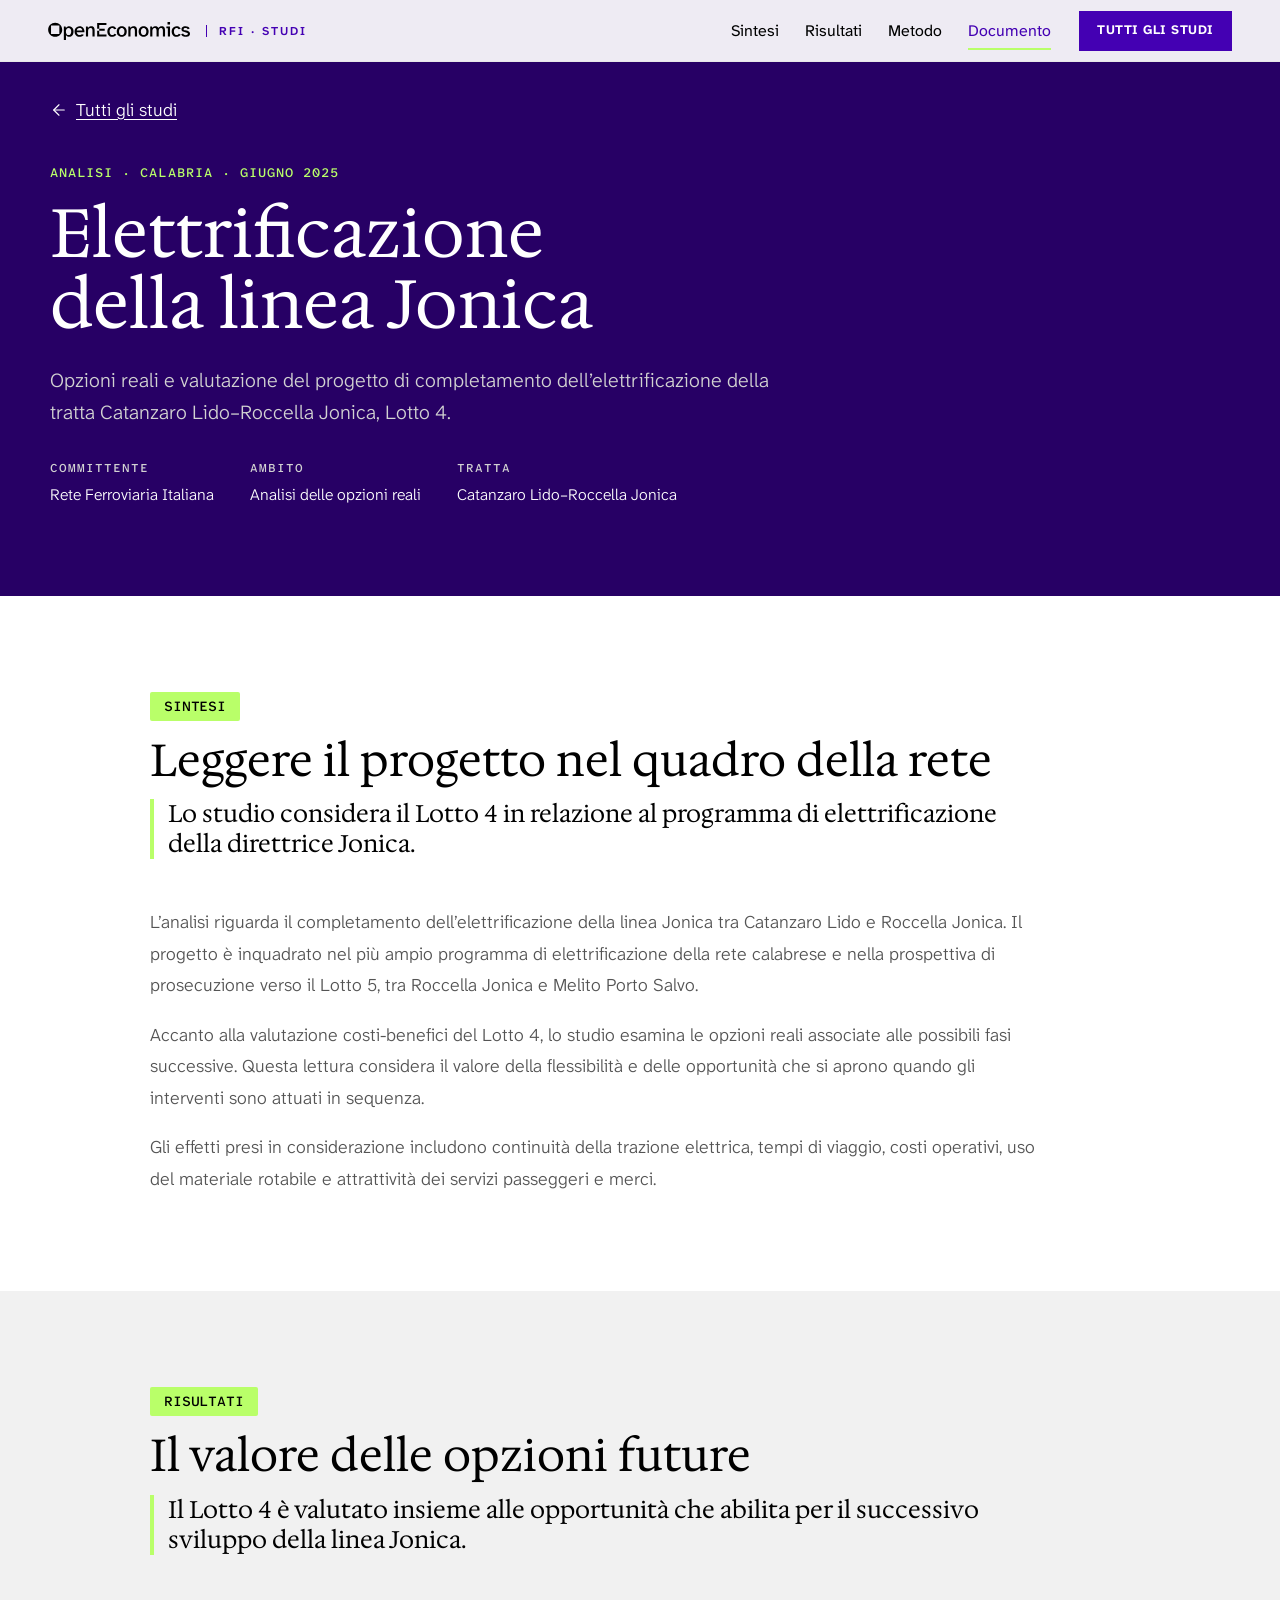
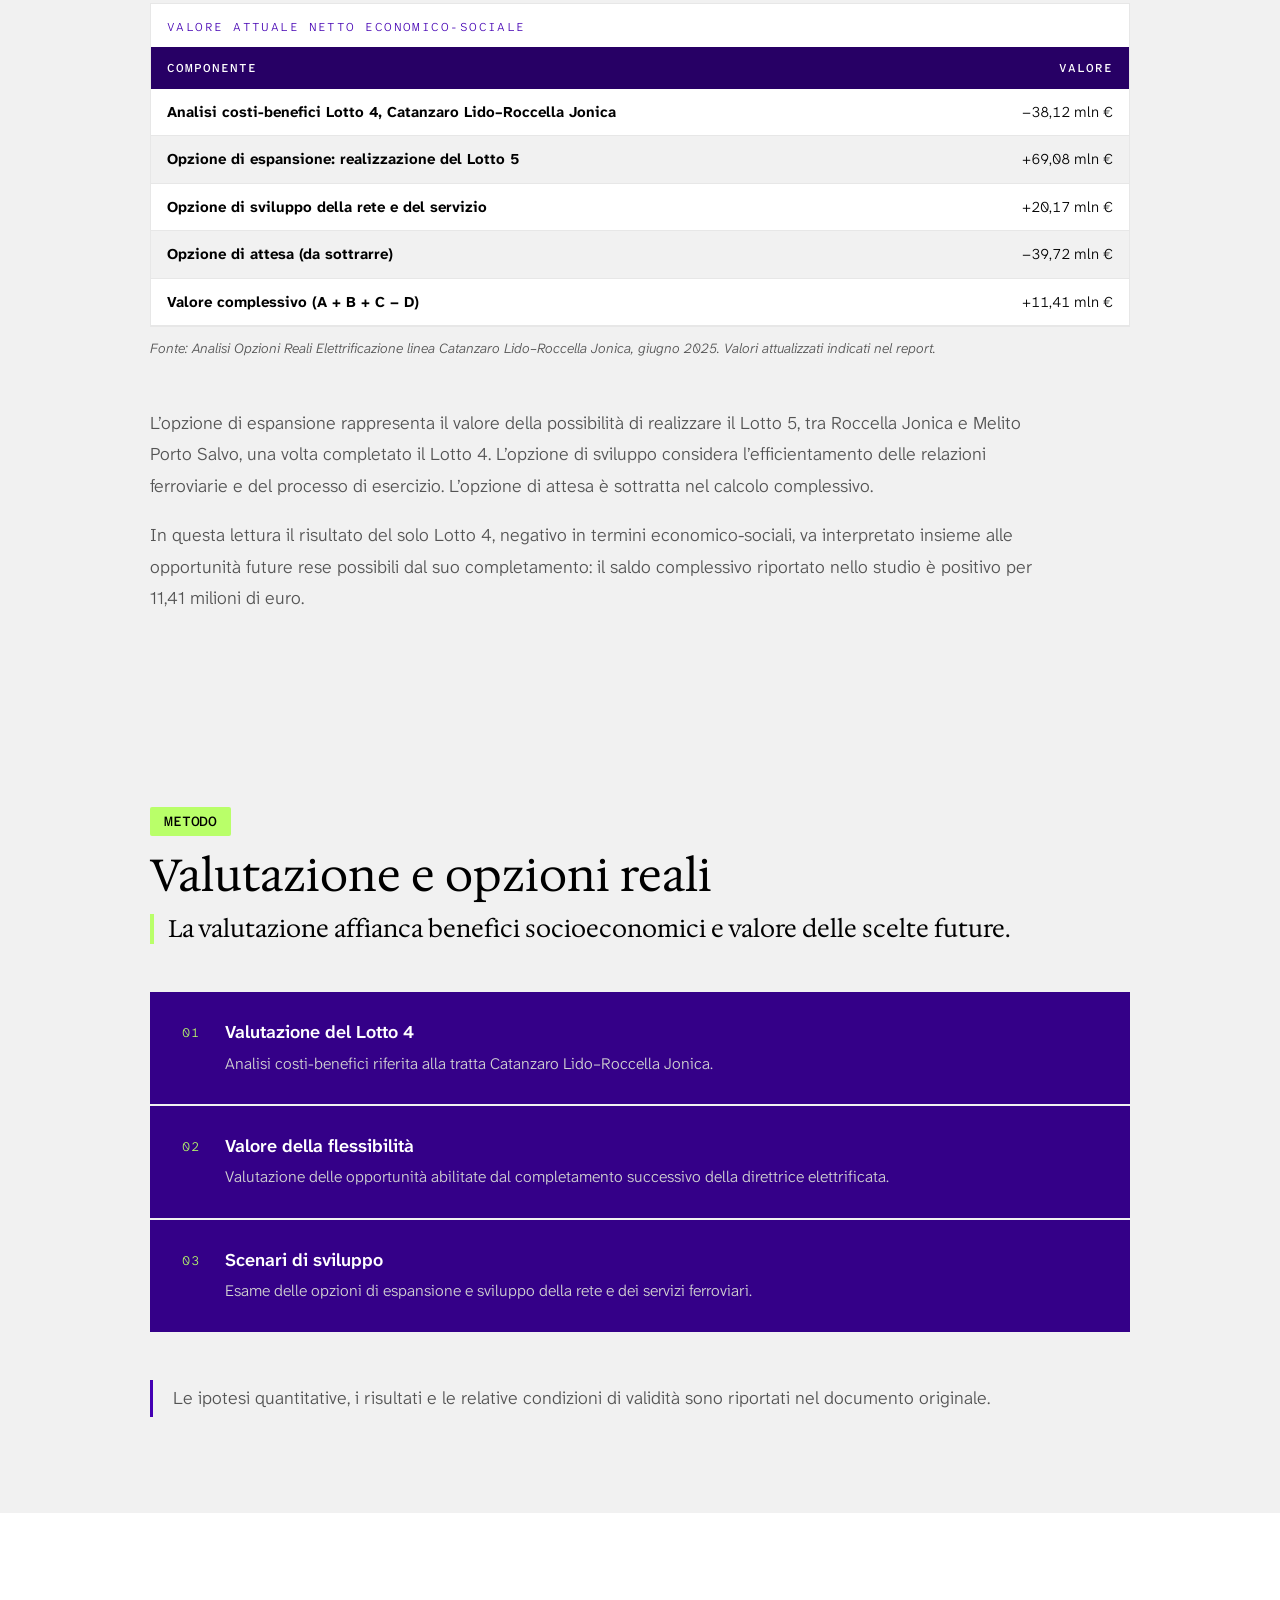
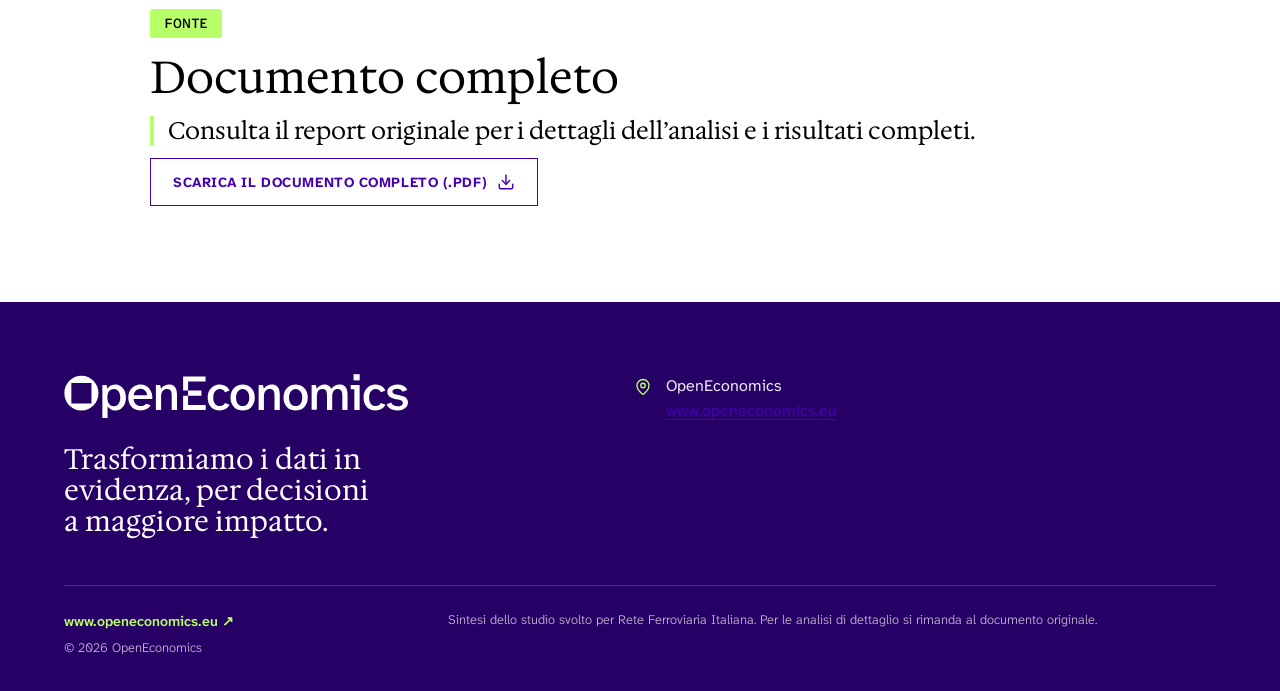
==== commit 775b56ac: "copertina e contenuto studi" ====
--- a/report-elettrificazione-jonica.html
+++ b/report-elettrificazione-jonica.html
@@ -1,6 +1,7 @@
-<!doctype html><html lang="it"><head><meta charset="utf-8"><meta name="viewport" content="width=device-width, initial-scale=1"><meta name="description" content="Analisi delle opzioni reali per l’elettrificazione della linea Jonica, Lotto 4."><title>Elettrificazione della linea Jonica | OpenEconomics</title><link rel="icon" type="image/png" href="assets/icons/favicon-black.png"><link rel="stylesheet" href="assets/oe-tokens.css"><link rel="stylesheet" href="assets/oe-base.css"><link rel="stylesheet" href="assets/nav.css"><link rel="stylesheet" href="assets/footer.css"><link rel="stylesheet" href="assets/oe-components.css"><link rel="stylesheet" href="assets/site.css"><link rel="stylesheet" href="assets/report.css"><script src="assets/lucide-inline.js" defer></script><script src="assets/oe-page.js" defer></script></head><body><a class="oe-skip" href="#main">Vai al contenuto</a><header><nav class="nav" aria-label="Principale"><a href="index.html" class="nav__logo-link"><img src="assets/logo/logo-black.svg" alt="OpenEconomics" class="nav__logo-img" width="142" height="18"><span class="nav__badge">RFI · Studi</span></a><ul class="nav__links"><li><a href="#sintesi">Sintesi</a></li><li><a href="#approccio">Approccio</a></li><li><a href="#documento">Documento</a></li></ul><a class="nav__cta" href="index.html#studi"><span>Tutti gli studi</span></a><button class="nav__toggle" type="button" aria-expanded="false" aria-label="Apri il menu"><svg class="nav__icon-open" viewBox="0 0 24 24" aria-hidden="true"><path d="M4 6h16M4 12h16M4 18h16"/></svg><svg class="nav__icon-close" viewBox="0 0 24 24" aria-hidden="true"><path d="M18 6 6 18M6 6l12 12"/></svg></button></nav></header><main id="main">
+<!doctype html><html lang="it"><head><meta charset="utf-8"><meta name="viewport" content="width=device-width, initial-scale=1"><meta name="description" content="Analisi delle opzioni reali per l’elettrificazione della linea Jonica, Lotto 4."><title>Elettrificazione della linea Jonica | OpenEconomics</title><link rel="icon" type="image/png" href="assets/icons/favicon-black.png"><link rel="stylesheet" href="assets/oe-tokens.css"><link rel="stylesheet" href="assets/oe-base.css"><link rel="stylesheet" href="assets/nav.css"><link rel="stylesheet" href="assets/footer.css"><link rel="stylesheet" href="assets/oe-components.css"><link rel="stylesheet" href="assets/site.css"><link rel="stylesheet" href="assets/report.css"><script src="assets/lucide-inline.js" defer></script><script src="assets/oe-page.js" defer></script></head><body><a class="oe-skip" href="#main">Vai al contenuto</a><header><nav class="nav" aria-label="Principale"><a href="index.html" class="nav__logo-link"><img src="assets/logo/logo-black.svg" alt="OpenEconomics" class="nav__logo-img" width="142" height="18"><span class="nav__badge">RFI · Studi</span></a><ul class="nav__links"><li><a href="#sintesi">Sintesi</a></li><li><a href="#risultati">Risultati</a></li><li><a href="#approccio">Metodo</a></li><li><a href="#documento">Documento</a></li></ul><a class="nav__cta" href="index.html#studi"><span>Tutti gli studi</span></a><button class="nav__toggle" type="button" aria-expanded="false" aria-label="Apri il menu"><svg class="nav__icon-open" viewBox="0 0 24 24" aria-hidden="true"><path d="M4 6h16M4 12h16M4 18h16"/></svg><svg class="nav__icon-close" viewBox="0 0 24 24" aria-hidden="true"><path d="M18 6 6 18M6 6l12 12"/></svg></button></nav></header><main id="main">
 <section class="report-hero" id="top"><a class="report-hero__back" href="index.html#studi"><i data-lucide="arrow-left"></i> Tutti gli studi</a><p class="report-hero__eyebrow">Analisi · Calabria · Giugno 2025</p><h1>Elettrificazione della linea Jonica</h1><p class="report-hero__lead">Opzioni reali e valutazione del progetto di completamento dell’elettrificazione della tratta Catanzaro Lido–Roccella Jonica, Lotto 4.</p><dl class="report-meta"><div><dt>Committente</dt><dd>Rete Ferroviaria Italiana</dd></div><div><dt>Ambito</dt><dd>Analisi delle opzioni reali</dd></div><div><dt>Tratta</dt><dd>Catanzaro Lido–Roccella Jonica</dd></div></dl></section>
 <section class="oe-section" id="sintesi" aria-labelledby="t-sintesi"><div class="oe-section__inner report-body"><header class="oe-section-head"><span class="oe-chip">Sintesi</span><h2 class="oe-section-head__title" id="t-sintesi">Leggere il progetto nel quadro della rete</h2><p class="oe-section-head__lead">Lo studio considera il Lotto 4 in relazione al programma di elettrificazione della direttrice Jonica.</p></header><div class="oe-prose"><p>L’analisi riguarda il completamento dell’elettrificazione della linea Jonica tra Catanzaro Lido e Roccella Jonica. Il progetto è inquadrato nel più ampio programma di elettrificazione della rete calabrese e nella prospettiva di prosecuzione verso il Lotto 5, tra Roccella Jonica e Melito Porto Salvo.</p><p>Accanto alla valutazione costi-benefici del Lotto 4, lo studio esamina le opzioni reali associate alle possibili fasi successive. Questa lettura considera il valore della flessibilità e delle opportunità che si aprono quando gli interventi sono attuati in sequenza.</p><p>Gli effetti presi in considerazione includono continuità della trazione elettrica, tempi di viaggio, costi operativi, uso del materiale rotabile e attrattività dei servizi passeggeri e merci.</p></div></div></section>
+<section class="oe-section oe-section--grey" id="risultati" aria-labelledby="t-risultati"><div class="oe-section__inner report-body"><header class="oe-section-head"><span class="oe-chip">Risultati</span><h2 class="oe-section-head__title" id="t-risultati">Il valore delle opzioni future</h2><p class="oe-section-head__lead">Il Lotto 4 è valutato insieme alle opportunità che abilita per il successivo sviluppo della linea Jonica.</p></header><div class="oe-table-wrap"><table class="oe-table"><caption>Valore attuale netto economico-sociale</caption><thead><tr><th scope="col">Componente</th><th scope="col" class="num">Valore</th></tr></thead><tbody><tr><th scope="row">Analisi costi-benefici Lotto 4, Catanzaro Lido–Roccella Jonica</th><td class="num">−38,12 mln €</td></tr><tr><th scope="row">Opzione di espansione: realizzazione del Lotto 5</th><td class="num">+69,08 mln €</td></tr><tr><th scope="row">Opzione di sviluppo della rete e del servizio</th><td class="num">+20,17 mln €</td></tr><tr><th scope="row">Opzione di attesa (da sottrarre)</th><td class="num">−39,72 mln €</td></tr><tr><th scope="row">Valore complessivo (A + B + C − D)</th><td class="num">+11,41 mln €</td></tr></tbody></table></div><p class="oe-table-note">Fonte: Analisi Opzioni Reali Elettrificazione linea Catanzaro Lido–Roccella Jonica, giugno 2025. Valori attualizzati indicati nel report.</p><div class="oe-prose"><p>L’opzione di espansione rappresenta il valore della possibilità di realizzare il Lotto 5, tra Roccella Jonica e Melito Porto Salvo, una volta completato il Lotto 4. L’opzione di sviluppo considera l’efficientamento delle relazioni ferroviarie e del processo di esercizio. L’opzione di attesa è sottratta nel calcolo complessivo.</p><p>In questa lettura il risultato del solo Lotto 4, negativo in termini economico-sociali, va interpretato insieme alle opportunità future rese possibili dal suo completamento: il saldo complessivo riportato nello studio è positivo per 11,41 milioni di euro.</p></div></div></section>
 <section class="oe-section oe-section--grey" id="approccio" aria-labelledby="t-approccio"><div class="oe-section__inner report-body"><header class="oe-section-head"><span class="oe-chip">Metodo</span><h2 class="oe-section-head__title" id="t-approccio">Valutazione e opzioni reali</h2><p class="oe-section-head__lead">La valutazione affianca benefici socioeconomici e valore delle scelte future.</p></header><ol class="oe-steps"><li class="oe-step"><div><h3>Valutazione del Lotto 4</h3><p>Analisi costi-benefici riferita alla tratta Catanzaro Lido–Roccella Jonica.</p></div></li><li class="oe-step"><div><h3>Valore della flessibilità</h3><p>Valutazione delle opportunità abilitate dal completamento successivo della direttrice elettrificata.</p></div></li><li class="oe-step"><div><h3>Scenari di sviluppo</h3><p>Esame delle opzioni di espansione e sviluppo della rete e dei servizi ferroviari.</p></div></li></ol><p class="report-notice">Le ipotesi quantitative, i risultati e le relative condizioni di validità sono riportati nel documento originale.</p></div></section>
-<section class="oe-section" id="documento" aria-labelledby="t-documento"><div class="oe-section__inner report-body"><header class="oe-section-head"><span class="oe-chip">Fonte</span><h2 class="oe-section-head__title" id="t-documento">Documento dello studio</h2><p class="oe-section-head__lead">Consulta il report originale per i dettagli dell’analisi e i risultati completi.</p></header><a class="oe-btn source-link" href="documenti/2025.06.10%20Elettrificazione%20Jonica%20-%20Opzioni%20Reali%20(1).pdf" target="_blank" rel="noopener">Apri il report PDF <i data-lucide="external-link"></i></a></div></section></main>
+<section class="oe-section" id="documento" aria-labelledby="t-documento"><div class="oe-section__inner report-body"><header class="oe-section-head"><span class="oe-chip">Fonte</span><h2 class="oe-section-head__title" id="t-documento">Documento completo</h2><p class="oe-section-head__lead">Consulta il report originale per i dettagli dell’analisi e i risultati completi.</p></header><a class="oe-btn oe-btn--ghost source-link" href="documenti/2025.06.10%20Elettrificazione%20Jonica%20-%20Opzioni%20Reali%20(1).pdf" download>Scarica il documento completo (.pdf) <i data-lucide="download"></i></a></div></section></main>
 <footer class="footer"><div class="footer__top"><div class="footer__brand-block"><a href="https://www.openeconomics.eu" class="footer__logo-link"><img src="assets/logo/logo-white.svg" alt="OpenEconomics" class="footer__logo-img" width="442" height="56"></a><p class="footer__tagline">Trasformiamo i dati in evidenza, per decisioni a maggiore impatto.</p></div><div class="footer__office-grid"><div class="footer__office"><span class="footer__office-icon" aria-hidden="true"><svg viewBox="0 0 24 24"><path d="M20 10c0 6-8 12-8 12S4 16 4 10a8 8 0 0 1 16 0Z"/><circle cx="12" cy="10" r="3"/></svg></span><address>OpenEconomics<br><a href="https://www.openeconomics.eu">www.openeconomics.eu</a></address></div></div></div><div class="footer__rule"></div><div class="footer__bottom"><div class="footer__bottom-left"><a class="footer__site-link" href="https://www.openeconomics.eu" target="_blank" rel="noopener">www.openeconomics.eu <span aria-hidden="true">&#8599;</span></a><span>&copy; 2026 OpenEconomics</span></div><p class="footer__disclaimer">Sintesi dello studio svolto per Rete Ferroviaria Italiana. Per le analisi di dettaglio si rimanda al documento originale.</p></div></footer></body></html>
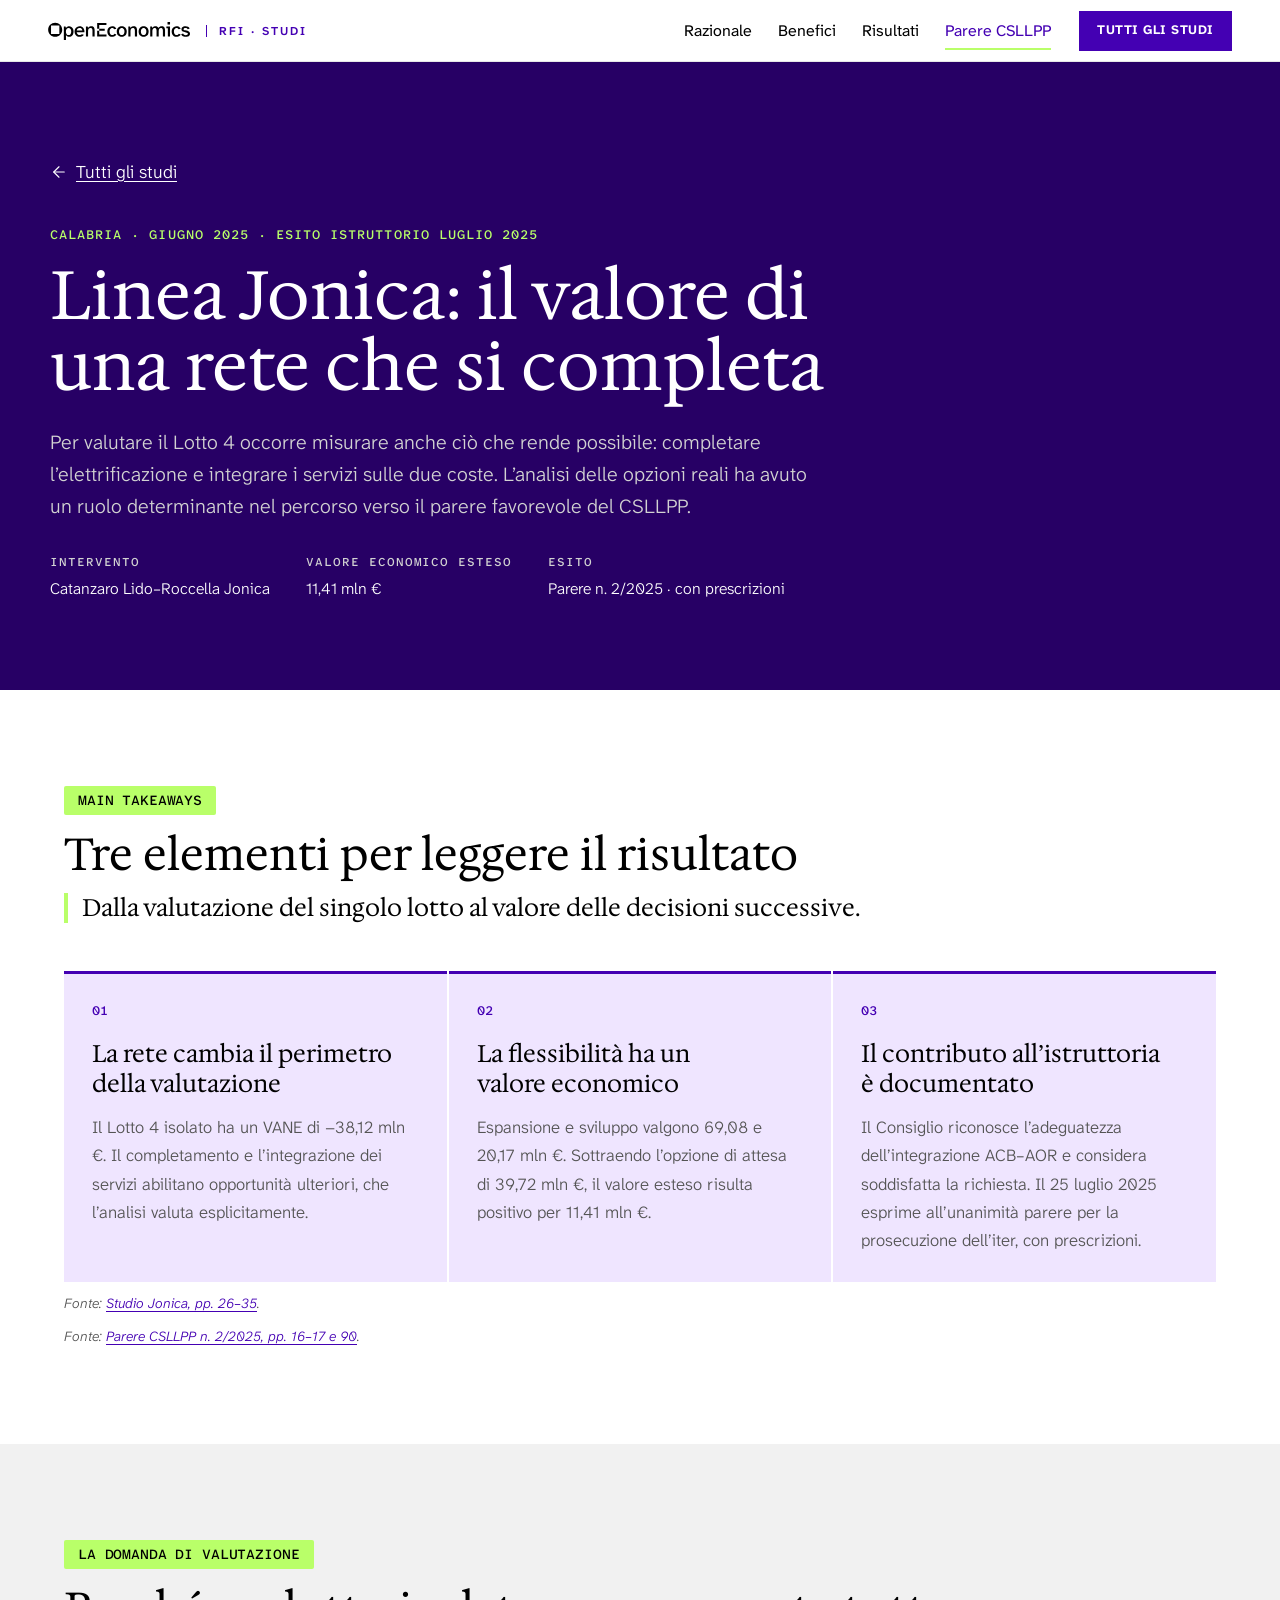
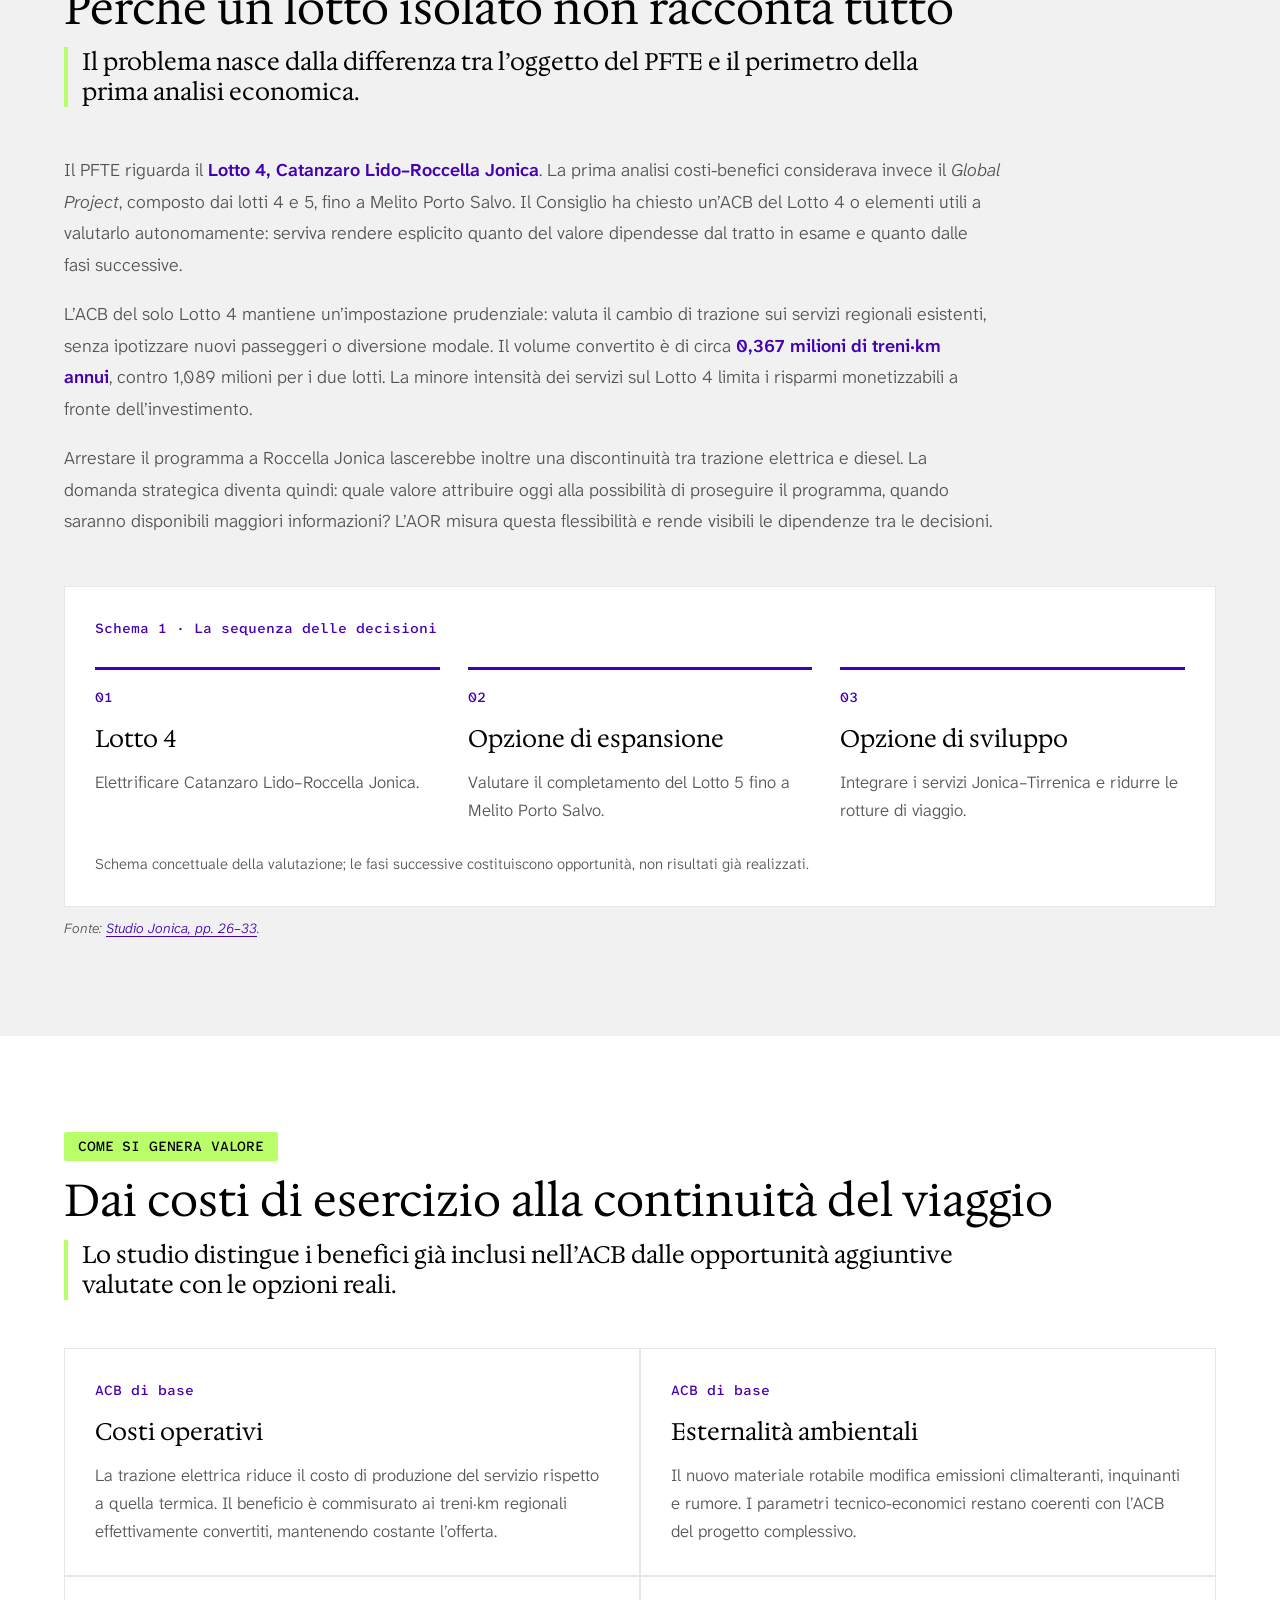
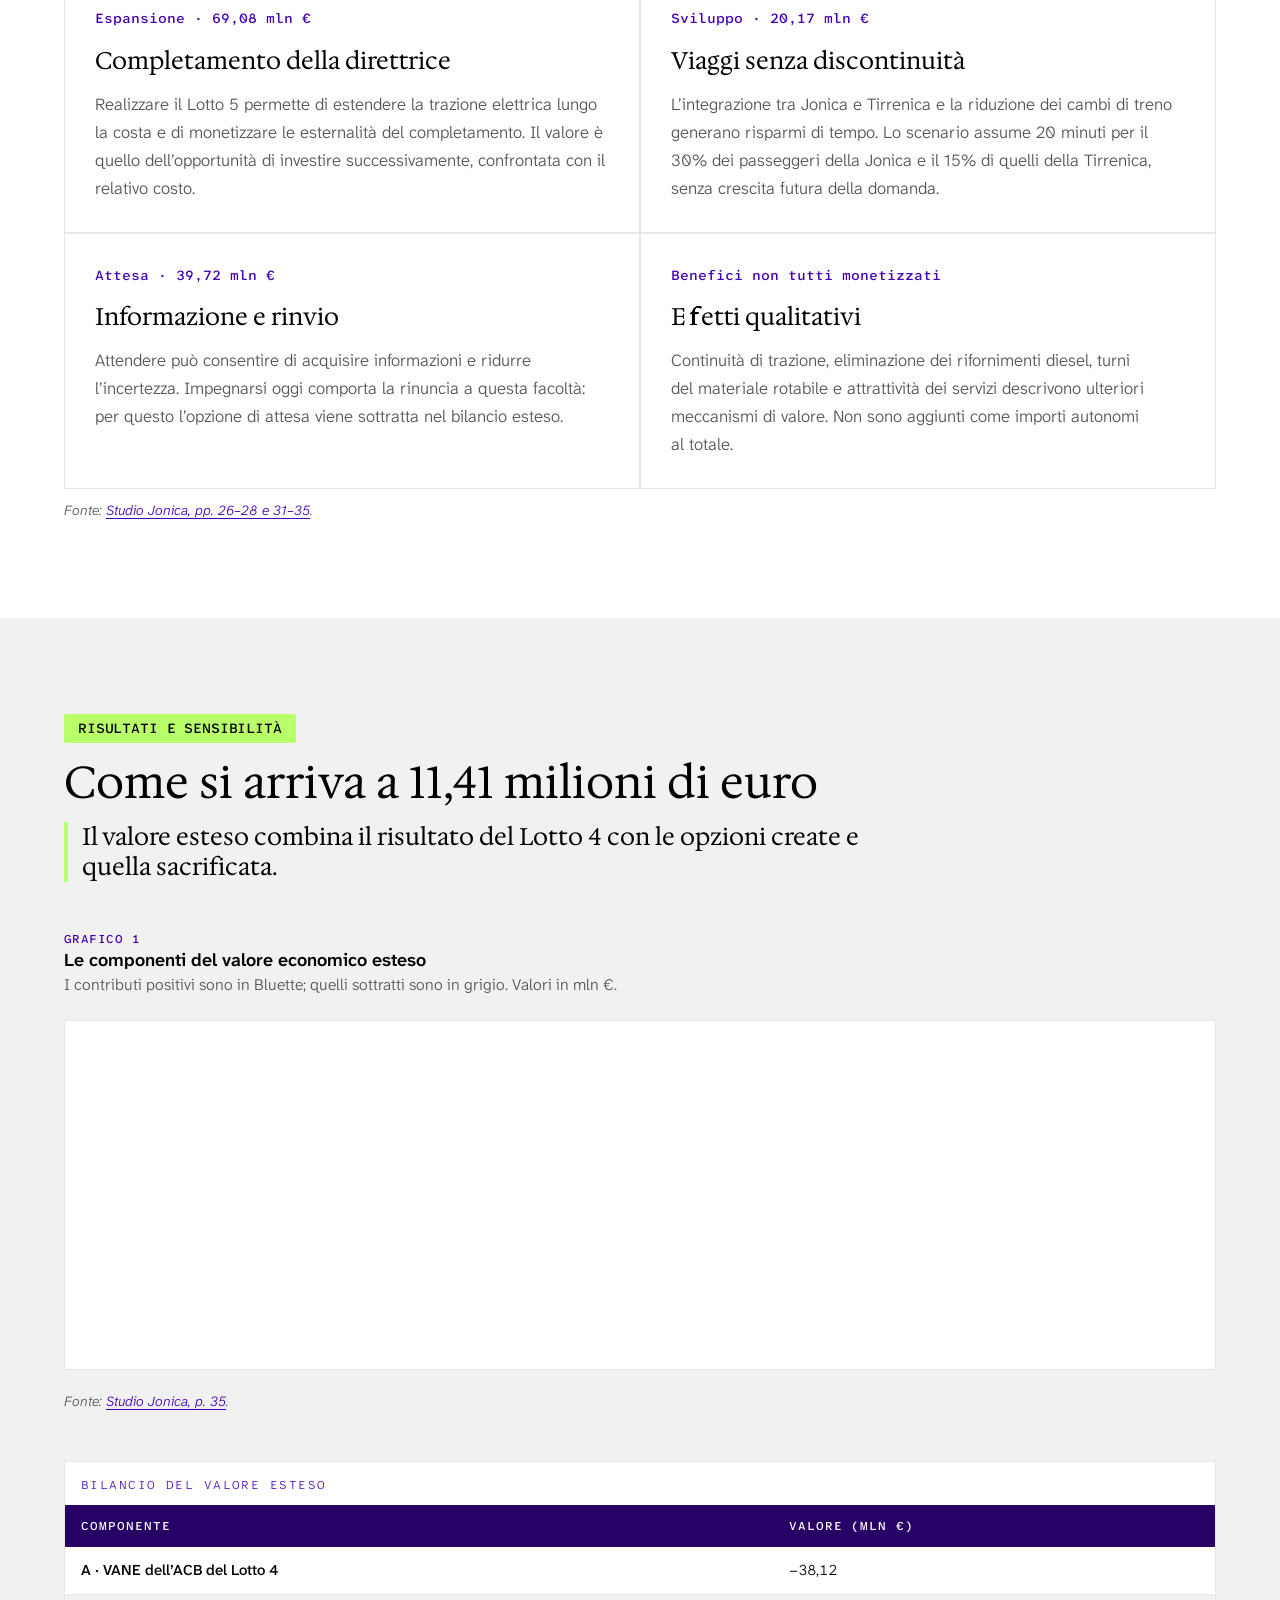
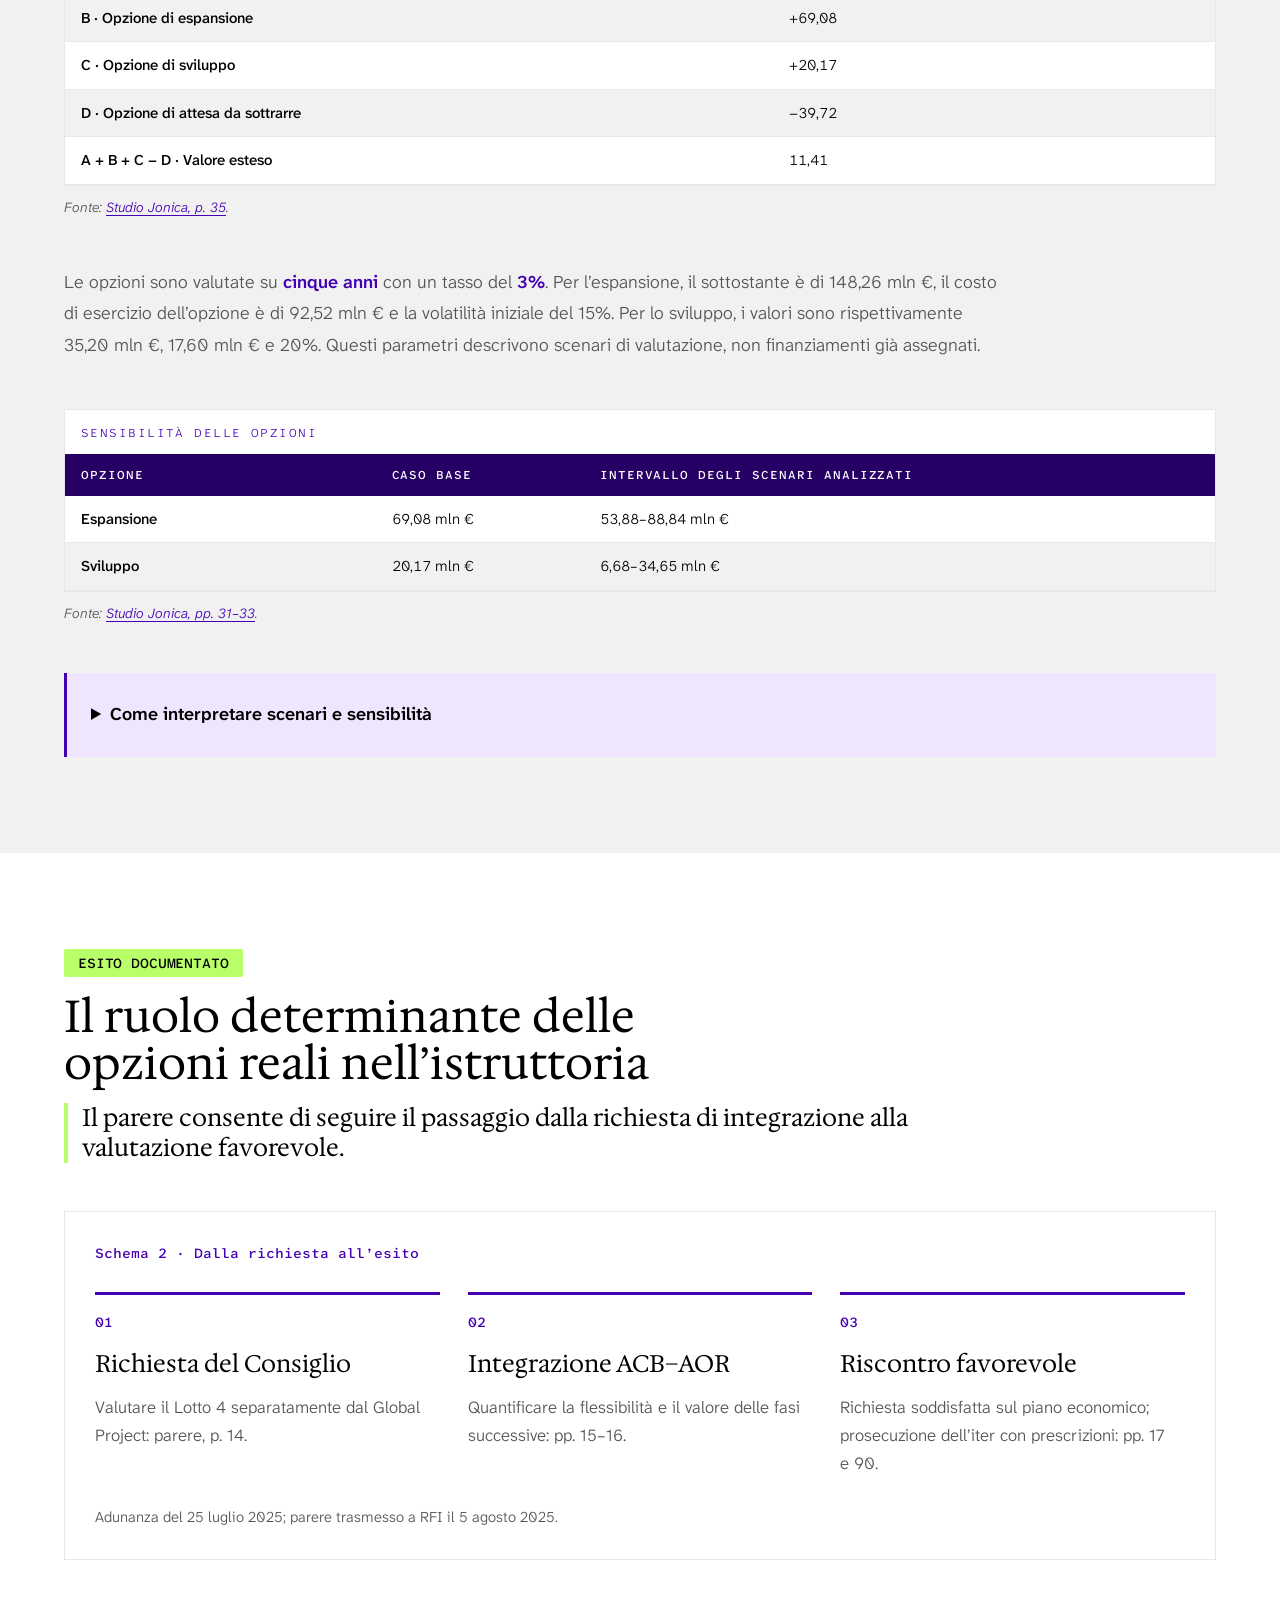
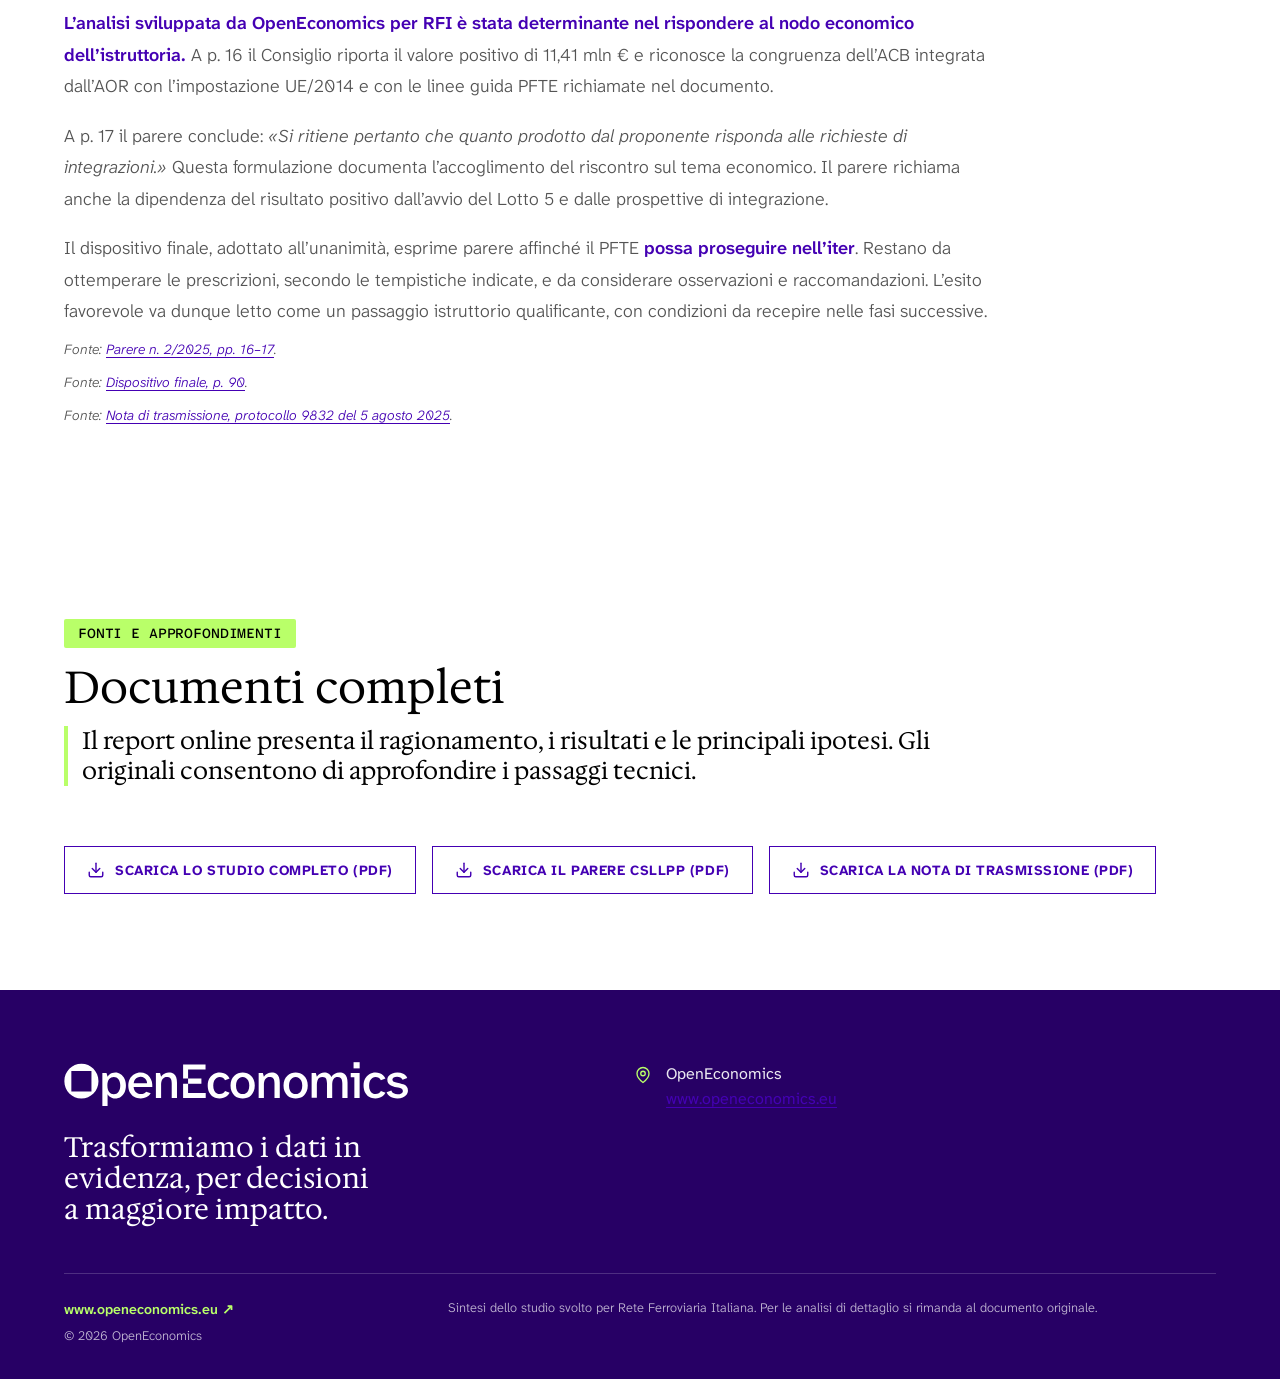
==== commit 6e17df81: "Update report-udine-cividale.html with new structure and content enhancements for improved clarity a" ====
--- a/report-elettrificazione-jonica.html
+++ b/report-elettrificazione-jonica.html
@@ -1,7 +1,3 @@
-<!doctype html><html lang="it"><head><meta charset="utf-8"><meta name="viewport" content="width=device-width, initial-scale=1"><meta name="description" content="Analisi delle opzioni reali per l’elettrificazione della linea Jonica, Lotto 4."><title>Elettrificazione della linea Jonica | OpenEconomics</title><link rel="icon" type="image/png" href="assets/icons/favicon-black.png"><link rel="stylesheet" href="assets/oe-tokens.css"><link rel="stylesheet" href="assets/oe-base.css"><link rel="stylesheet" href="assets/nav.css"><link rel="stylesheet" href="assets/footer.css"><link rel="stylesheet" href="assets/oe-components.css"><link rel="stylesheet" href="assets/site.css"><link rel="stylesheet" href="assets/report.css"><script src="assets/lucide-inline.js" defer></script><script src="assets/oe-page.js" defer></script></head><body><a class="oe-skip" href="#main">Vai al contenuto</a><header><nav class="nav" aria-label="Principale"><a href="index.html" class="nav__logo-link"><img src="assets/logo/logo-black.svg" alt="OpenEconomics" class="nav__logo-img" width="142" height="18"><span class="nav__badge">RFI · Studi</span></a><ul class="nav__links"><li><a href="#sintesi">Sintesi</a></li><li><a href="#risultati">Risultati</a></li><li><a href="#approccio">Metodo</a></li><li><a href="#documento">Documento</a></li></ul><a class="nav__cta" href="index.html#studi"><span>Tutti gli studi</span></a><button class="nav__toggle" type="button" aria-expanded="false" aria-label="Apri il menu"><svg class="nav__icon-open" viewBox="0 0 24 24" aria-hidden="true"><path d="M4 6h16M4 12h16M4 18h16"/></svg><svg class="nav__icon-close" viewBox="0 0 24 24" aria-hidden="true"><path d="M18 6 6 18M6 6l12 12"/></svg></button></nav></header><main id="main">
-<section class="report-hero" id="top"><a class="report-hero__back" href="index.html#studi"><i data-lucide="arrow-left"></i> Tutti gli studi</a><p class="report-hero__eyebrow">Analisi · Calabria · Giugno 2025</p><h1>Elettrificazione della linea Jonica</h1><p class="report-hero__lead">Opzioni reali e valutazione del progetto di completamento dell’elettrificazione della tratta Catanzaro Lido–Roccella Jonica, Lotto 4.</p><dl class="report-meta"><div><dt>Committente</dt><dd>Rete Ferroviaria Italiana</dd></div><div><dt>Ambito</dt><dd>Analisi delle opzioni reali</dd></div><div><dt>Tratta</dt><dd>Catanzaro Lido–Roccella Jonica</dd></div></dl></section>
-<section class="oe-section" id="sintesi" aria-labelledby="t-sintesi"><div class="oe-section__inner report-body"><header class="oe-section-head"><span class="oe-chip">Sintesi</span><h2 class="oe-section-head__title" id="t-sintesi">Leggere il progetto nel quadro della rete</h2><p class="oe-section-head__lead">Lo studio considera il Lotto 4 in relazione al programma di elettrificazione della direttrice Jonica.</p></header><div class="oe-prose"><p>L’analisi riguarda il completamento dell’elettrificazione della linea Jonica tra Catanzaro Lido e Roccella Jonica. Il progetto è inquadrato nel più ampio programma di elettrificazione della rete calabrese e nella prospettiva di prosecuzione verso il Lotto 5, tra Roccella Jonica e Melito Porto Salvo.</p><p>Accanto alla valutazione costi-benefici del Lotto 4, lo studio esamina le opzioni reali associate alle possibili fasi successive. Questa lettura considera il valore della flessibilità e delle opportunità che si aprono quando gli interventi sono attuati in sequenza.</p><p>Gli effetti presi in considerazione includono continuità della trazione elettrica, tempi di viaggio, costi operativi, uso del materiale rotabile e attrattività dei servizi passeggeri e merci.</p></div></div></section>
-<section class="oe-section oe-section--grey" id="risultati" aria-labelledby="t-risultati"><div class="oe-section__inner report-body"><header class="oe-section-head"><span class="oe-chip">Risultati</span><h2 class="oe-section-head__title" id="t-risultati">Il valore delle opzioni future</h2><p class="oe-section-head__lead">Il Lotto 4 è valutato insieme alle opportunità che abilita per il successivo sviluppo della linea Jonica.</p></header><div class="oe-table-wrap"><table class="oe-table"><caption>Valore attuale netto economico-sociale</caption><thead><tr><th scope="col">Componente</th><th scope="col" class="num">Valore</th></tr></thead><tbody><tr><th scope="row">Analisi costi-benefici Lotto 4, Catanzaro Lido–Roccella Jonica</th><td class="num">−38,12 mln €</td></tr><tr><th scope="row">Opzione di espansione: realizzazione del Lotto 5</th><td class="num">+69,08 mln €</td></tr><tr><th scope="row">Opzione di sviluppo della rete e del servizio</th><td class="num">+20,17 mln €</td></tr><tr><th scope="row">Opzione di attesa (da sottrarre)</th><td class="num">−39,72 mln €</td></tr><tr><th scope="row">Valore complessivo (A + B + C − D)</th><td class="num">+11,41 mln €</td></tr></tbody></table></div><p class="oe-table-note">Fonte: Analisi Opzioni Reali Elettrificazione linea Catanzaro Lido–Roccella Jonica, giugno 2025. Valori attualizzati indicati nel report.</p><div class="oe-prose"><p>L’opzione di espansione rappresenta il valore della possibilità di realizzare il Lotto 5, tra Roccella Jonica e Melito Porto Salvo, una volta completato il Lotto 4. L’opzione di sviluppo considera l’efficientamento delle relazioni ferroviarie e del processo di esercizio. L’opzione di attesa è sottratta nel calcolo complessivo.</p><p>In questa lettura il risultato del solo Lotto 4, negativo in termini economico-sociali, va interpretato insieme alle opportunità future rese possibili dal suo completamento: il saldo complessivo riportato nello studio è positivo per 11,41 milioni di euro.</p></div></div></section>
-<section class="oe-section oe-section--grey" id="approccio" aria-labelledby="t-approccio"><div class="oe-section__inner report-body"><header class="oe-section-head"><span class="oe-chip">Metodo</span><h2 class="oe-section-head__title" id="t-approccio">Valutazione e opzioni reali</h2><p class="oe-section-head__lead">La valutazione affianca benefici socioeconomici e valore delle scelte future.</p></header><ol class="oe-steps"><li class="oe-step"><div><h3>Valutazione del Lotto 4</h3><p>Analisi costi-benefici riferita alla tratta Catanzaro Lido–Roccella Jonica.</p></div></li><li class="oe-step"><div><h3>Valore della flessibilità</h3><p>Valutazione delle opportunità abilitate dal completamento successivo della direttrice elettrificata.</p></div></li><li class="oe-step"><div><h3>Scenari di sviluppo</h3><p>Esame delle opzioni di espansione e sviluppo della rete e dei servizi ferroviari.</p></div></li></ol><p class="report-notice">Le ipotesi quantitative, i risultati e le relative condizioni di validità sono riportati nel documento originale.</p></div></section>
-<section class="oe-section" id="documento" aria-labelledby="t-documento"><div class="oe-section__inner report-body"><header class="oe-section-head"><span class="oe-chip">Fonte</span><h2 class="oe-section-head__title" id="t-documento">Documento completo</h2><p class="oe-section-head__lead">Consulta il report originale per i dettagli dell’analisi e i risultati completi.</p></header><a class="oe-btn oe-btn--ghost source-link" href="documenti/2025.06.10%20Elettrificazione%20Jonica%20-%20Opzioni%20Reali%20(1).pdf" download>Scarica il documento completo (.pdf) <i data-lucide="download"></i></a></div></section></main>
-<footer class="footer"><div class="footer__top"><div class="footer__brand-block"><a href="https://www.openeconomics.eu" class="footer__logo-link"><img src="assets/logo/logo-white.svg" alt="OpenEconomics" class="footer__logo-img" width="442" height="56"></a><p class="footer__tagline">Trasformiamo i dati in evidenza, per decisioni a maggiore impatto.</p></div><div class="footer__office-grid"><div class="footer__office"><span class="footer__office-icon" aria-hidden="true"><svg viewBox="0 0 24 24"><path d="M20 10c0 6-8 12-8 12S4 16 4 10a8 8 0 0 1 16 0Z"/><circle cx="12" cy="10" r="3"/></svg></span><address>OpenEconomics<br><a href="https://www.openeconomics.eu">www.openeconomics.eu</a></address></div></div></div><div class="footer__rule"></div><div class="footer__bottom"><div class="footer__bottom-left"><a class="footer__site-link" href="https://www.openeconomics.eu" target="_blank" rel="noopener">www.openeconomics.eu <span aria-hidden="true">&#8599;</span></a><span>&copy; 2026 OpenEconomics</span></div><p class="footer__disclaimer">Sintesi dello studio svolto per Rete Ferroviaria Italiana. Per le analisi di dettaglio si rimanda al documento originale.</p></div></footer></body></html>
+<!doctype html><html lang="it"><head><meta charset="utf-8"><meta name="viewport" content="width=device-width, initial-scale=1"><meta name="description" content="Analisi delle opzioni reali per l’elettrificazione della linea Jonica, Lotto 4."><title>Elettrificazione della linea Jonica | OpenEconomics</title><link rel="icon" type="image/png" href="assets/icons/favicon-black.png"><link rel="stylesheet" href="assets/oe-tokens.css"><link rel="stylesheet" href="assets/oe-base.css"><link rel="stylesheet" href="assets/nav.css"><link rel="stylesheet" href="assets/footer.css"><link rel="stylesheet" href="assets/oe-components.css"><link rel="stylesheet" href="assets/site.css"><link rel="stylesheet" href="assets/report.css"><script src="assets/lucide-inline.js" defer></script><script src="assets/oe-page.js" defer></script><link rel="stylesheet" href="assets/report-detail.css?v=1"><script src="assets/vendor/chart.umd.js" defer></script><script src="assets/oe-charts.js" defer></script><script src="assets/report-charts.js" defer></script></head><body><a class="oe-skip" href="#main">Vai al contenuto</a><header><nav class="nav" aria-label="Principale"><a href="index.html" class="nav__logo-link"><img src="assets/logo/logo-black.svg" alt="OpenEconomics" class="nav__logo-img" width="142" height="18"><span class="nav__badge">RFI · Studi</span></a><ul class="nav__links"><li><a href="#razionale">Razionale</a></li><li><a href="#benefici">Benefici</a></li><li><a href="#risultati">Risultati</a></li><li><a href="#parere">Parere CSLLPP</a></li></ul><a class="nav__cta" href="index.html#studi"><span>Tutti gli studi</span></a><button class="nav__toggle" type="button" aria-expanded="false" aria-label="Apri il menu"><svg class="nav__icon-open" viewBox="0 0 24 24" aria-hidden="true"><path d="M4 6h16M4 12h16M4 18h16"/></svg><svg class="nav__icon-close" viewBox="0 0 24 24" aria-hidden="true"><path d="M18 6 6 18M6 6l12 12"/></svg></button></nav></header><main id="main">
+<section class="report-hero" id="top"><a class="report-hero__back" href="index.html#studi"><i data-lucide="arrow-left"></i>Tutti gli studi</a><p class="report-hero__eyebrow">Calabria · Giugno 2025 · Esito istruttorio luglio 2025</p><h1>Linea Jonica: il valore di una rete che si completa</h1><p class="report-hero__lead">Per valutare il Lotto 4 occorre misurare anche ciò che rende possibile: completare l’elettrificazione e integrare i servizi sulle due coste. L’analisi delle opzioni reali ha avuto un ruolo determinante nel percorso verso il parere favorevole del CSLLPP.</p><dl class="report-meta"><div><dt>Intervento</dt><dd>Catanzaro Lido–Roccella Jonica</dd></div><div><dt>Valore economico esteso</dt><dd>11,41 mln €</dd></div><div><dt>Esito</dt><dd>Parere n. 2/2025 · con prescrizioni</dd></div></dl></section><section class="oe-section " id="sintesi" aria-labelledby="t-sintesi"><div class="oe-section__inner report-body"><header class="oe-section-head"><span class="oe-chip">Main takeaways</span><h2 class="oe-section-head__title" id="t-sintesi">Tre elementi per leggere il risultato</h2><p class="oe-section-head__lead">Dalla valutazione del singolo lotto al valore delle decisioni successive.</p></header><ol class="takeaways"><li><h3>La rete cambia il perimetro della valutazione</h3><p>Il Lotto 4 isolato ha un VANE di −38,12 mln €. Il completamento e l’integrazione dei servizi abilitano opportunità ulteriori, che l’analisi valuta esplicitamente.</p></li><li><h3>La flessibilità ha un valore economico</h3><p>Espansione e sviluppo valgono 69,08 e 20,17 mln €. Sottraendo l’opzione di attesa di 39,72 mln €, il valore esteso risulta positivo per 11,41 mln €.</p></li><li><h3>Il contributo all’istruttoria è documentato</h3><p>Il Consiglio riconosce l’adeguatezza dell’integrazione ACB–AOR e considera soddisfatta la richiesta. Il 25 luglio 2025 esprime all’unanimità parere per la prosecuzione dell’iter, con prescrizioni.</p></li></ol><p class="oe-table-note report-source">Fonte: <a href="documenti/2025.06.10%20Elettrificazione%20Jonica%20-%20Opzioni%20Reali%20%281%29.pdf#page=26" target="_blank" rel="noopener">Studio Jonica, pp. 26–35</a>.</p><p class="oe-table-note report-source">Fonte: <a href="documenti/parere-csllpp-2-2025.pdf#page=16" target="_blank" rel="noopener">Parere CSLLPP n. 2/2025, pp. 16–17 e 90</a>.</p></div></section><section class="oe-section oe-section--grey" id="razionale" aria-labelledby="t-razionale"><div class="oe-section__inner report-body"><header class="oe-section-head"><span class="oe-chip">La domanda di valutazione</span><h2 class="oe-section-head__title" id="t-razionale">Perché un lotto isolato non racconta tutto</h2><p class="oe-section-head__lead">Il problema nasce dalla differenza tra l’oggetto del PFTE e il perimetro della prima analisi economica.</p></header><div class="oe-prose"><p>Il PFTE riguarda il <strong>Lotto 4, Catanzaro Lido–Roccella Jonica</strong>. La prima analisi costi-benefici considerava invece il <em>Global Project</em>, composto dai lotti 4 e 5, fino a Melito Porto Salvo. Il Consiglio ha chiesto un’ACB del Lotto 4 o elementi utili a valutarlo autonomamente: serviva rendere esplicito quanto del valore dipendesse dal tratto in esame e quanto dalle fasi successive.</p><p>L’ACB del solo Lotto 4 mantiene un’impostazione prudenziale: valuta il cambio di trazione sui servizi regionali esistenti, senza ipotizzare nuovi passeggeri o diversione modale. Il volume convertito è di circa <strong>0,367 milioni di treni·km annui</strong>, contro 1,089 milioni per i due lotti. La minore intensità dei servizi sul Lotto 4 limita i risparmi monetizzabili a fronte dell’investimento.</p><p>Arrestare il programma a Roccella Jonica lascerebbe inoltre una discontinuità tra trazione elettrica e diesel. La domanda strategica diventa quindi: quale valore attribuire oggi alla possibilità di proseguire il programma, quando saranno disponibili maggiori informazioni? L’AOR misura questa flessibilità e rende visibili le dipendenze tra le decisioni.</p></div><figure class="report-flow"><figcaption>Schema 1 · La sequenza delle decisioni</figcaption><ol><li><span>01</span><h3>Lotto 4</h3><p>Elettrificare Catanzaro Lido–Roccella Jonica.</p></li><li><span>02</span><h3>Opzione di espansione</h3><p>Valutare il completamento del Lotto 5 fino a Melito Porto Salvo.</p></li><li><span>03</span><h3>Opzione di sviluppo</h3><p>Integrare i servizi Jonica–Tirrenica e ridurre le rotture di viaggio.</p></li></ol><p class="flow-caption">Schema concettuale della valutazione; le fasi successive costituiscono opportunità, non risultati già realizzati.</p></figure><p class="oe-table-note report-source">Fonte: <a href="documenti/2025.06.10%20Elettrificazione%20Jonica%20-%20Opzioni%20Reali%20%281%29.pdf#page=26" target="_blank" rel="noopener">Studio Jonica, pp. 26–33</a>.</p></div></section><section class="oe-section " id="benefici" aria-labelledby="t-benefici"><div class="oe-section__inner report-body"><header class="oe-section-head"><span class="oe-chip">Come si genera valore</span><h2 class="oe-section-head__title" id="t-benefici">Dai costi di esercizio alla continuità del viaggio</h2><p class="oe-section-head__lead">Lo studio distingue i benefici già inclusi nell’ACB dalle opportunità aggiuntive valutate con le opzioni reali.</p></header><div class="benefit-grid"><article class="benefit"><p class="benefit__value">ACB di base</p><h3>Costi operativi</h3><p>La trazione elettrica riduce il costo di produzione del servizio rispetto a quella termica. Il beneficio è commisurato ai treni·km regionali effettivamente convertiti, mantenendo costante l’offerta.</p></article><article class="benefit"><p class="benefit__value">ACB di base</p><h3>Esternalità ambientali</h3><p>Il nuovo materiale rotabile modifica emissioni climalteranti, inquinanti e rumore. I parametri tecnico-economici restano coerenti con l’ACB del progetto complessivo.</p></article><article class="benefit"><p class="benefit__value">Espansione · 69,08 mln €</p><h3>Completamento della direttrice</h3><p>Realizzare il Lotto 5 permette di estendere la trazione elettrica lungo la costa e di monetizzare le esternalità del completamento. Il valore è quello dell’opportunità di investire successivamente, confrontata con il relativo costo.</p></article><article class="benefit"><p class="benefit__value">Sviluppo · 20,17 mln €</p><h3>Viaggi senza discontinuità</h3><p>L’integrazione tra Jonica e Tirrenica e la riduzione dei cambi di treno generano risparmi di tempo. Lo scenario assume 20 minuti per il 30% dei passeggeri della Jonica e il 15% di quelli della Tirrenica, senza crescita futura della domanda.</p></article><article class="benefit"><p class="benefit__value">Attesa · 39,72 mln €</p><h3>Informazione e rinvio</h3><p>Attendere può consentire di acquisire informazioni e ridurre l’incertezza. Impegnarsi oggi comporta la rinuncia a questa facoltà: per questo l’opzione di attesa viene sottratta nel bilancio esteso.</p></article><article class="benefit"><p class="benefit__value">Benefici non tutti monetizzati</p><h3>Effetti qualitativi</h3><p>Continuità di trazione, eliminazione dei rifornimenti diesel, turni del materiale rotabile e attrattività dei servizi descrivono ulteriori meccanismi di valore. Non sono aggiunti come importi autonomi al totale.</p></article></div><p class="oe-table-note report-source">Fonte: <a href="documenti/2025.06.10%20Elettrificazione%20Jonica%20-%20Opzioni%20Reali%20%281%29.pdf#page=31" target="_blank" rel="noopener">Studio Jonica, pp. 26–28 e 31–35</a>.</p></div></section><section class="oe-section oe-section--grey" id="risultati" aria-labelledby="t-risultati"><div class="oe-section__inner report-body"><header class="oe-section-head"><span class="oe-chip">Risultati e sensibilità</span><h2 class="oe-section-head__title" id="t-risultati">Come si arriva a 11,41 milioni di euro</h2><p class="oe-section-head__lead">Il valore esteso combina il risultato del Lotto 4 con le opzioni create e quella sacrificata.</p></header><figure class="oe-figure report-chart"><figcaption><p class="oe-figure__label">Grafico 1</p><h3 class="oe-figure__title">Le componenti del valore economico esteso</h3><p class="oe-figure__text">I contributi positivi sono in Bluette; quelli sottratti sono in grigio. Valori in mln €.</p></figcaption><div class="oe-figure__chart" style="--h:350px" hidden><canvas id="jonica-bilancio" role="img" aria-label="Le componenti del valore economico esteso"></canvas></div><p class="chart-fallback">I valori del grafico sono consultabili anche nelle tabelle e nel testo della sezione.</p><p class="oe-table-note report-source">Fonte: <a href="documenti/2025.06.10%20Elettrificazione%20Jonica%20-%20Opzioni%20Reali%20%281%29.pdf#page=35" target="_blank" rel="noopener">Studio Jonica, p. 35</a>.</p></figure><div class="oe-table-wrap"><table class="oe-table"><caption>Bilancio del valore esteso</caption><thead><tr><th scope="col">Componente</th><th scope="col">Valore (mln €)</th></tr></thead><tbody><tr><th scope="row">A · VANE dell’ACB del Lotto 4</th><td>−38,12</td></tr><tr><th scope="row">B · Opzione di espansione</th><td>+69,08</td></tr><tr><th scope="row">C · Opzione di sviluppo</th><td>+20,17</td></tr><tr><th scope="row">D · Opzione di attesa da sottrarre</th><td>−39,72</td></tr><tr><th scope="row">A + B + C − D · Valore esteso</th><td>11,41</td></tr></tbody></table></div><p class="oe-table-note report-source">Fonte: <a href="documenti/2025.06.10%20Elettrificazione%20Jonica%20-%20Opzioni%20Reali%20%281%29.pdf#page=35" target="_blank" rel="noopener">Studio Jonica, p. 35</a>.</p><div class="oe-prose"><p>Le opzioni sono valutate su <strong>cinque anni</strong> con un tasso del <strong>3%</strong>. Per l’espansione, il sottostante è di 148,26 mln €, il costo di esercizio dell’opzione è di 92,52 mln € e la volatilità iniziale del 15%. Per lo sviluppo, i valori sono rispettivamente 35,20 mln €, 17,60 mln € e 20%. Questi parametri descrivono scenari di valutazione, non finanziamenti già assegnati.</p></div><div class="oe-table-wrap"><table class="oe-table"><caption>Sensibilità delle opzioni</caption><thead><tr><th scope="col">Opzione</th><th scope="col">Caso base</th><th scope="col">Intervallo degli scenari analizzati</th></tr></thead><tbody><tr><th scope="row">Espansione</th><td>69,08 mln €</td><td>53,88–88,84 mln €</td></tr><tr><th scope="row">Sviluppo</th><td>20,17 mln €</td><td>6,68–34,65 mln €</td></tr></tbody></table></div><p class="oe-table-note report-source">Fonte: <a href="documenti/2025.06.10%20Elettrificazione%20Jonica%20-%20Opzioni%20Reali%20%281%29.pdf#page=31" target="_blank" rel="noopener">Studio Jonica, pp. 31–33</a>.</p><details class="method-note"><summary>Come interpretare scenari e sensibilità</summary><div class="oe-prose"><p>Gli intervalli derivano dalle combinazioni di ipotesi analizzate nel report e non sono intervalli di confidenza statistica. Il VANE di 17,62 mln € del Global Project, l’ACB isolata del Lotto 4 e il valore esteso di 11,41 mln € hanno perimetri diversi: non vanno sommati. Il Consiglio richiama il ruolo del completamento del Lotto 5 nel breve periodo, nell’orizzonte di cinque anni considerato dall’AOR.</p></div></details></div></section><section class="oe-section " id="parere" aria-labelledby="t-parere"><div class="oe-section__inner report-body"><header class="oe-section-head"><span class="oe-chip">Esito documentato</span><h2 class="oe-section-head__title" id="t-parere">Il ruolo determinante delle opzioni reali nell’istruttoria</h2><p class="oe-section-head__lead">Il parere consente di seguire il passaggio dalla richiesta di integrazione alla valutazione favorevole.</p></header><figure class="report-flow"><figcaption>Schema 2 · Dalla richiesta all’esito</figcaption><ol><li><span>01</span><h3>Richiesta del Consiglio</h3><p>Valutare il Lotto 4 separatamente dal Global Project: parere, p. 14.</p></li><li><span>02</span><h3>Integrazione ACB–AOR</h3><p>Quantificare la flessibilità e il valore delle fasi successive: pp. 15–16.</p></li><li><span>03</span><h3>Riscontro favorevole</h3><p>Richiesta soddisfatta sul piano economico; prosecuzione dell’iter con prescrizioni: pp. 17 e 90.</p></li></ol><p class="flow-caption">Adunanza del 25 luglio 2025; parere trasmesso a RFI il 5 agosto 2025.</p></figure><div class="oe-prose"><p><strong>L’analisi sviluppata da OpenEconomics per RFI è stata determinante nel rispondere al nodo economico dell’istruttoria.</strong> A p. 16 il Consiglio riporta il valore positivo di 11,41 mln € e riconosce la congruenza dell’ACB integrata dall’AOR con l’impostazione UE/2014 e con le linee guida PFTE richiamate nel documento.</p><p>A p. 17 il parere conclude: <q>Si ritiene pertanto che quanto prodotto dal proponente risponda alle richieste di integrazioni.</q> Questa formulazione documenta l’accoglimento del riscontro sul tema economico. Il parere richiama anche la dipendenza del risultato positivo dall’avvio del Lotto 5 e dalle prospettive di integrazione.</p><p>Il dispositivo finale, adottato all’unanimità, esprime parere affinché il PFTE <strong>possa proseguire nell’iter</strong>. Restano da ottemperare le prescrizioni, secondo le tempistiche indicate, e da considerare osservazioni e raccomandazioni. L’esito favorevole va dunque letto come un passaggio istruttorio qualificante, con condizioni da recepire nelle fasi successive.</p></div><p class="oe-table-note report-source">Fonte: <a href="documenti/parere-csllpp-2-2025.pdf#page=16" target="_blank" rel="noopener">Parere n. 2/2025, pp. 16–17</a>.</p><p class="oe-table-note report-source">Fonte: <a href="documenti/parere-csllpp-2-2025.pdf#page=90" target="_blank" rel="noopener">Dispositivo finale, p. 90</a>.</p><p class="oe-table-note report-source">Fonte: <a href="documenti/trasmissione-parere-csllpp-2025.pdf" target="_blank" rel="noopener">Nota di trasmissione, protocollo 9832 del 5 agosto 2025</a>.</p></div></section><section class="oe-section " id="fonti" aria-labelledby="t-fonti"><div class="oe-section__inner report-body"><header class="oe-section-head"><span class="oe-chip">Fonti e approfondimenti</span><h2 class="oe-section-head__title" id="t-fonti">Documenti completi</h2><p class="oe-section-head__lead">Il report online presenta il ragionamento, i risultati e le principali ipotesi. Gli originali consentono di approfondire i passaggi tecnici.</p></header><div class="report-downloads"><a class="oe-btn oe-btn--ghost source-link" href="documenti/2025.06.10%20Elettrificazione%20Jonica%20-%20Opzioni%20Reali%20%281%29.pdf" download><i data-lucide="download"></i>Scarica lo studio completo (PDF)</a><a class="oe-btn oe-btn--ghost source-link" href="documenti/parere-csllpp-2-2025.pdf" download><i data-lucide="download"></i>Scarica il parere CSLLPP (PDF)</a><a class="oe-btn oe-btn--ghost source-link" href="documenti/trasmissione-parere-csllpp-2025.pdf" download><i data-lucide="download"></i>Scarica la nota di trasmissione (PDF)</a></div></div></section>
+</main><script type="application/json" id="report-chart-data">[{"id": "jonica-bilancio", "kind": "graduatoria", "labels": ["ACB Lotto 4", "Espansione", "Sviluppo", "Attesa"], "values": [-38.12, 69.08, 20.17, -39.72], "unit": "mln €", "dec": 2, "signed": true}]</script><footer class="footer"><div class="footer__top"><div class="footer__brand-block"><a href="https://www.openeconomics.eu" class="footer__logo-link"><img src="assets/logo/logo-white.svg" alt="OpenEconomics" class="footer__logo-img" width="442" height="56"></a><p class="footer__tagline">Trasformiamo i dati in evidenza, per decisioni a maggiore impatto.</p></div><div class="footer__office-grid"><div class="footer__office"><span class="footer__office-icon" aria-hidden="true"><svg viewBox="0 0 24 24"><path d="M20 10c0 6-8 12-8 12S4 16 4 10a8 8 0 0 1 16 0Z"/><circle cx="12" cy="10" r="3"/></svg></span><address>OpenEconomics<br><a href="https://www.openeconomics.eu">www.openeconomics.eu</a></address></div></div></div><div class="footer__rule"></div><div class="footer__bottom"><div class="footer__bottom-left"><a class="footer__site-link" href="https://www.openeconomics.eu" target="_blank" rel="noopener">www.openeconomics.eu <span aria-hidden="true">&#8599;</span></a><span>&copy; 2026 OpenEconomics</span></div><p class="footer__disclaimer">Sintesi dello studio svolto per Rete Ferroviaria Italiana. Per le analisi di dettaglio si rimanda al documento originale.</p></div></footer></body></html>
--- a/assets/site.css
+++ b/assets/site.css
@@ -1,5 +1,8 @@
 /* Project-specific presentation built from the OpenEconomics design tokens. */
 .report-grid { align-items: stretch; }
+.oe-hero__media img { position: absolute; z-index: 0; inset: 0; display: block; width: 100%; height: 100%; min-height: 320px; object-fit: cover; object-position: center; }
+.oe-hero__media::before { z-index: 1; }
+.oe-hero__caption { z-index: 2; }
 .report-card { display: flex; min-height: 290px; flex-direction: column; align-items: flex-start; text-decoration: none; }
 .report-card .oe-card__text { margin-bottom: 24px; }
 .report-link, .macro-card__action { display: inline-flex; align-items: center; gap: 10px; color: var(--oe-accent); font-weight: 700; }
--- a/assets/report-detail.css
+++ b/assets/report-detail.css
@@ -0,0 +1,32 @@
+.report-body{max-width:1180px;}
+.report-hero{margin-top:var(--oe-nav-h);}
+.report-body .oe-prose{max-width:78ch;}
+.report-source{font-size:14px;line-height:1.65;max-width:90ch;}
+.report-source a{text-underline-offset:3px;}
+.takeaways{display:grid;grid-template-columns:repeat(3,minmax(0,1fr));gap:2px;list-style:none;padding:0;counter-reset:takeaway;}
+.takeaways li{padding:28px;background:var(--oe-bg-tint);counter-increment:takeaway;border-top:3px solid var(--oe-accent);}
+.takeaways li::before{content:'0' counter(takeaway);display:block;font:500 13px var(--oe-font-mono);color:var(--oe-accent);margin-bottom:20px;}
+.takeaways h3,.benefit h3,.report-flow h3{font:400 24px/1.25 var(--oe-font-serif);margin:0 0 14px;}
+.takeaways p,.benefit p,.report-flow li p{font-size:17px;line-height:1.65;margin:0;color:var(--oe-fg-soft);}
+.benefit-grid{display:grid;grid-template-columns:repeat(2,minmax(0,1fr));gap:2px;background:var(--oe-gray-200);border:1px solid var(--oe-gray-200);}
+.benefit{background:var(--oe-bg);padding:30px;}
+.benefit .benefit__value{font:500 14px/1.6 var(--oe-font-mono);color:var(--oe-accent);margin:0 0 16px;}
+.report-flow{padding:30px;border:1px solid var(--oe-gray-200);background:var(--oe-bg);}
+.report-flow figcaption{font:500 14px/1.6 var(--oe-font-mono);color:var(--oe-accent);margin-bottom:28px;}
+.report-flow ol{display:grid;grid-template-columns:repeat(3,minmax(0,1fr));gap:28px;list-style:none;padding:0;margin:0;}
+.report-flow li{padding-top:18px;border-top:3px solid var(--oe-accent);}
+.report-flow li>span{display:block;font:500 14px var(--oe-font-mono);color:var(--oe-accent);margin-bottom:18px;}
+.report-flow .flow-caption{margin:28px 0 0;font-size:15px;line-height:1.6;color:var(--oe-fg-soft);}
+.method-note{padding:20px 24px;background:var(--oe-bg-tint);border-left:3px solid var(--oe-accent);}
+.method-note summary{cursor:pointer;min-height:44px;align-content:center;font-size:18px;font-weight:600;}
+.method-note .oe-prose{padding-top:16px;}
+.report-chart .chart-fallback{font-size:16px;line-height:1.6;}
+.report-downloads{display:flex;flex-wrap:wrap;gap:16px;}
+.report-body .oe-table th[scope=row]{font-weight:500;min-width:170px;}
+.report-body .oe-table td{font-variant-numeric:tabular-nums;}
+.report-body .oe-table caption{text-align:left;}
+.report-body q{font-style:italic;}
+[hidden]{display:none!important;}
+@media(max-width:960px){.takeaways{grid-template-columns:1fr;}.report-flow ol{grid-template-columns:1fr;}.report-flow{padding:24px;}}
+@media(max-width:600px){.benefit-grid{grid-template-columns:1fr;}.benefit{padding:24px;}.report-hero__eyebrow{line-height:1.7;}.report-downloads .oe-btn{text-align:left;height:auto;min-height:48px;padding:12px 16px;}.report-body .oe-table{font-size:15px;}.oe-table-wrap{max-width:100%;}.report-chart{padding:20px;}}
+@media print{.nav,.report-hero__back,.report-downloads{display:none!important;}.report-hero{margin-top:0;padding:24px;}.oe-section{padding:28px 16px;}.takeaways,.benefit-grid,.report-flow ol{display:block;}.benefit,.takeaways li,.oe-figure{break-inside:avoid;}.oe-table-wrap{overflow:visible;}.oe-table{min-width:0!important;}details .oe-prose{display:block;}.footer{padding:24px;}}
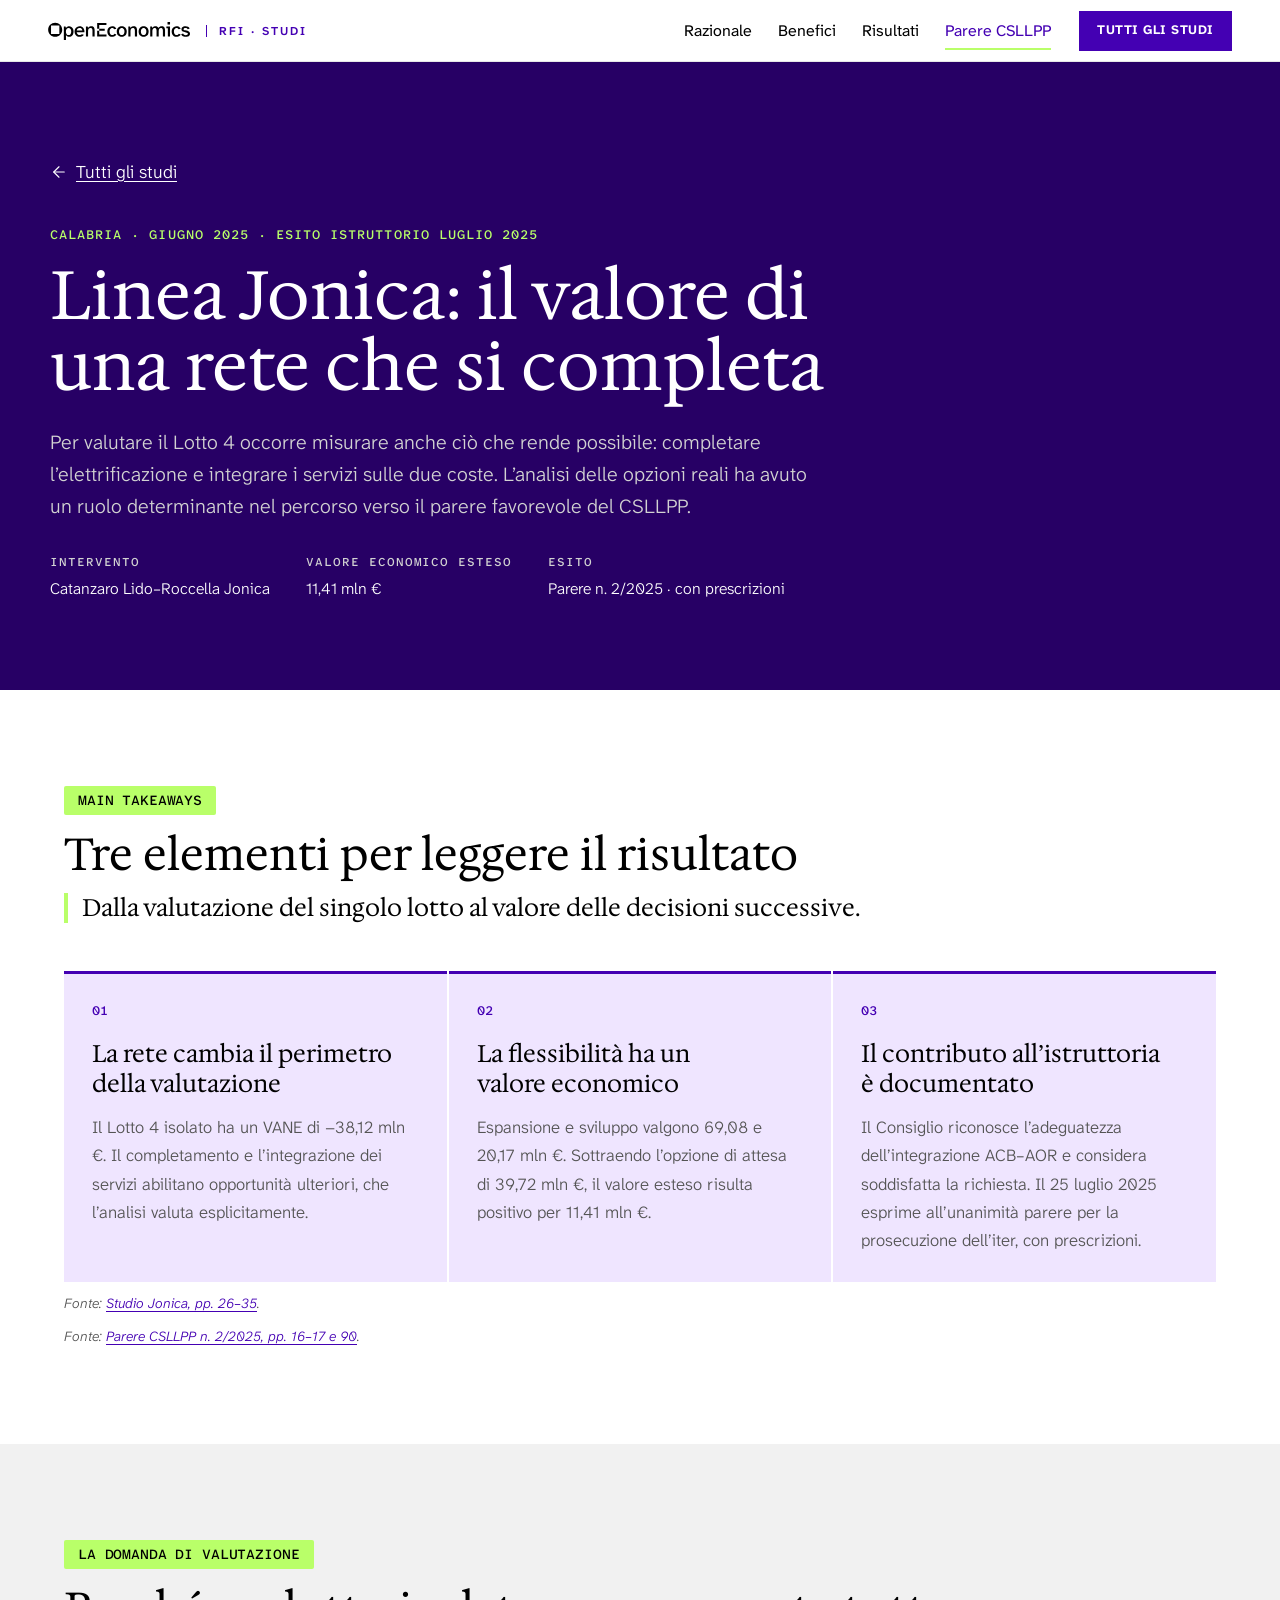
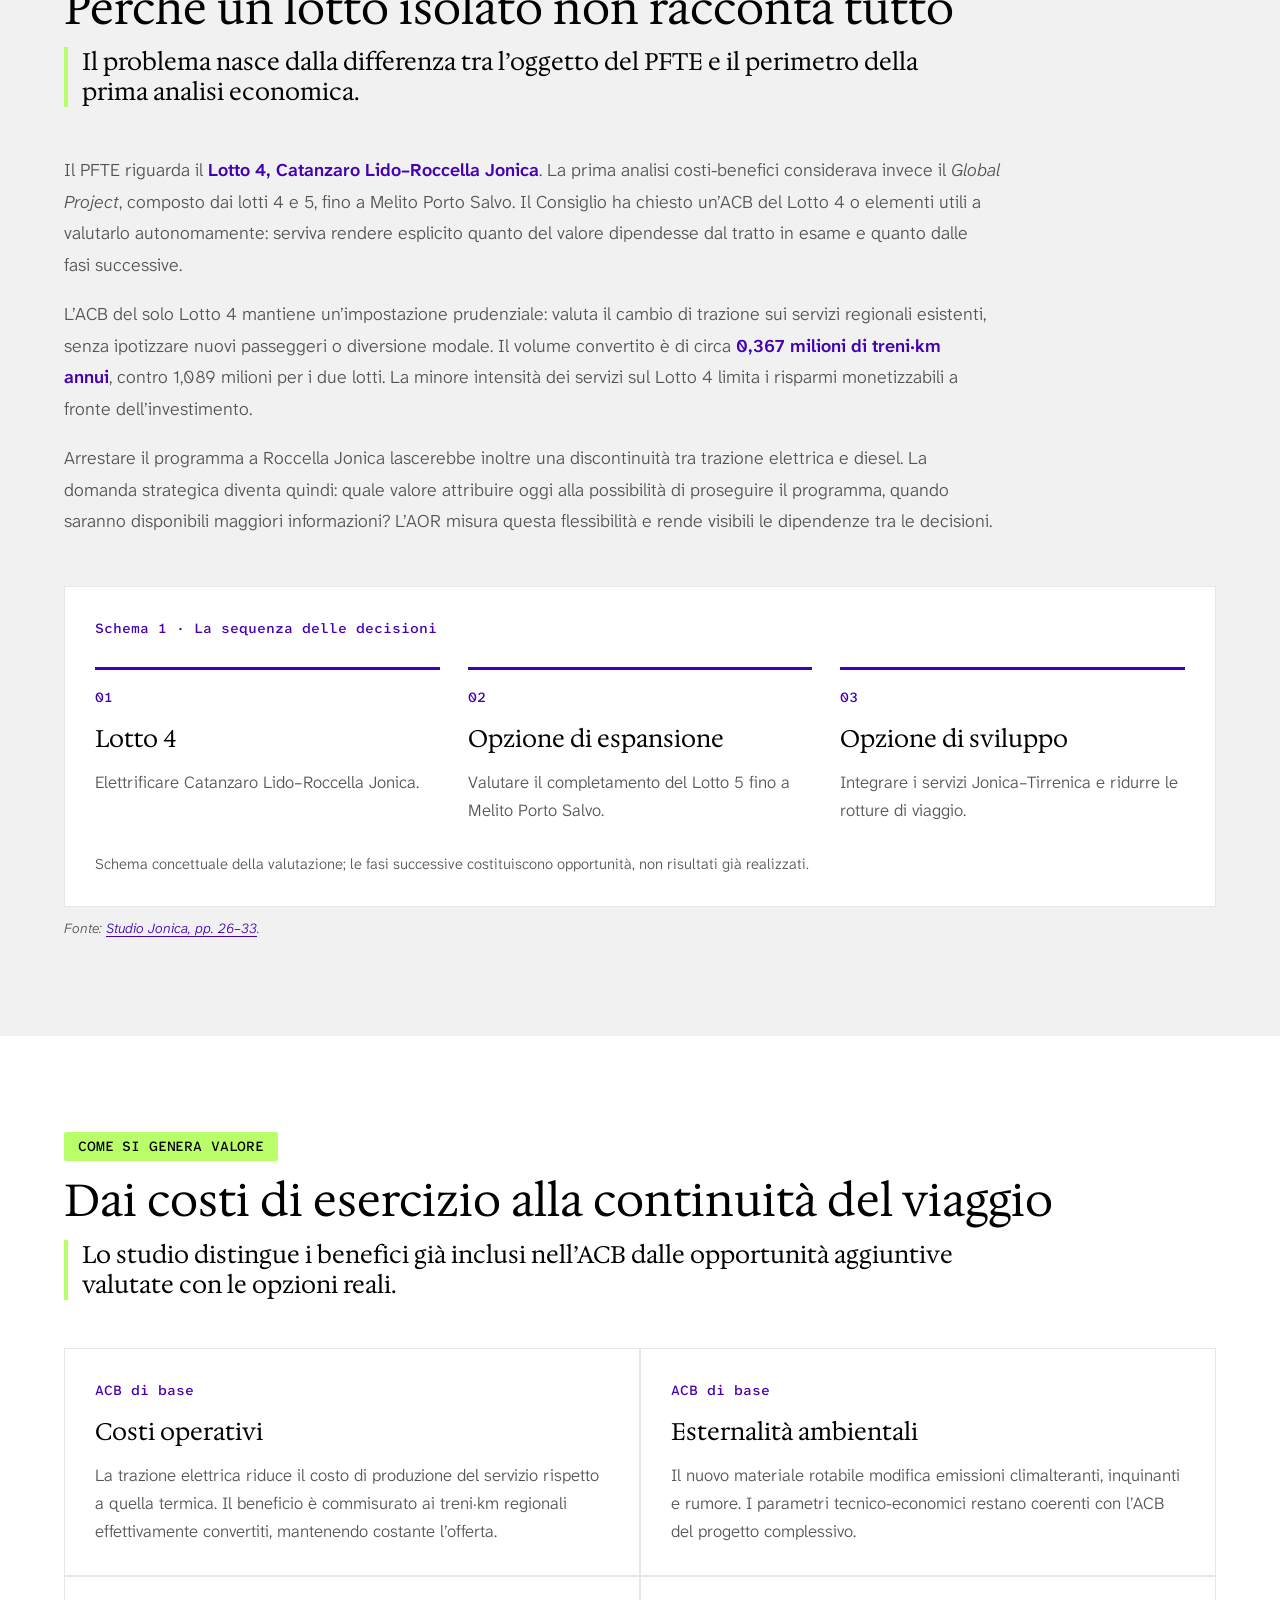
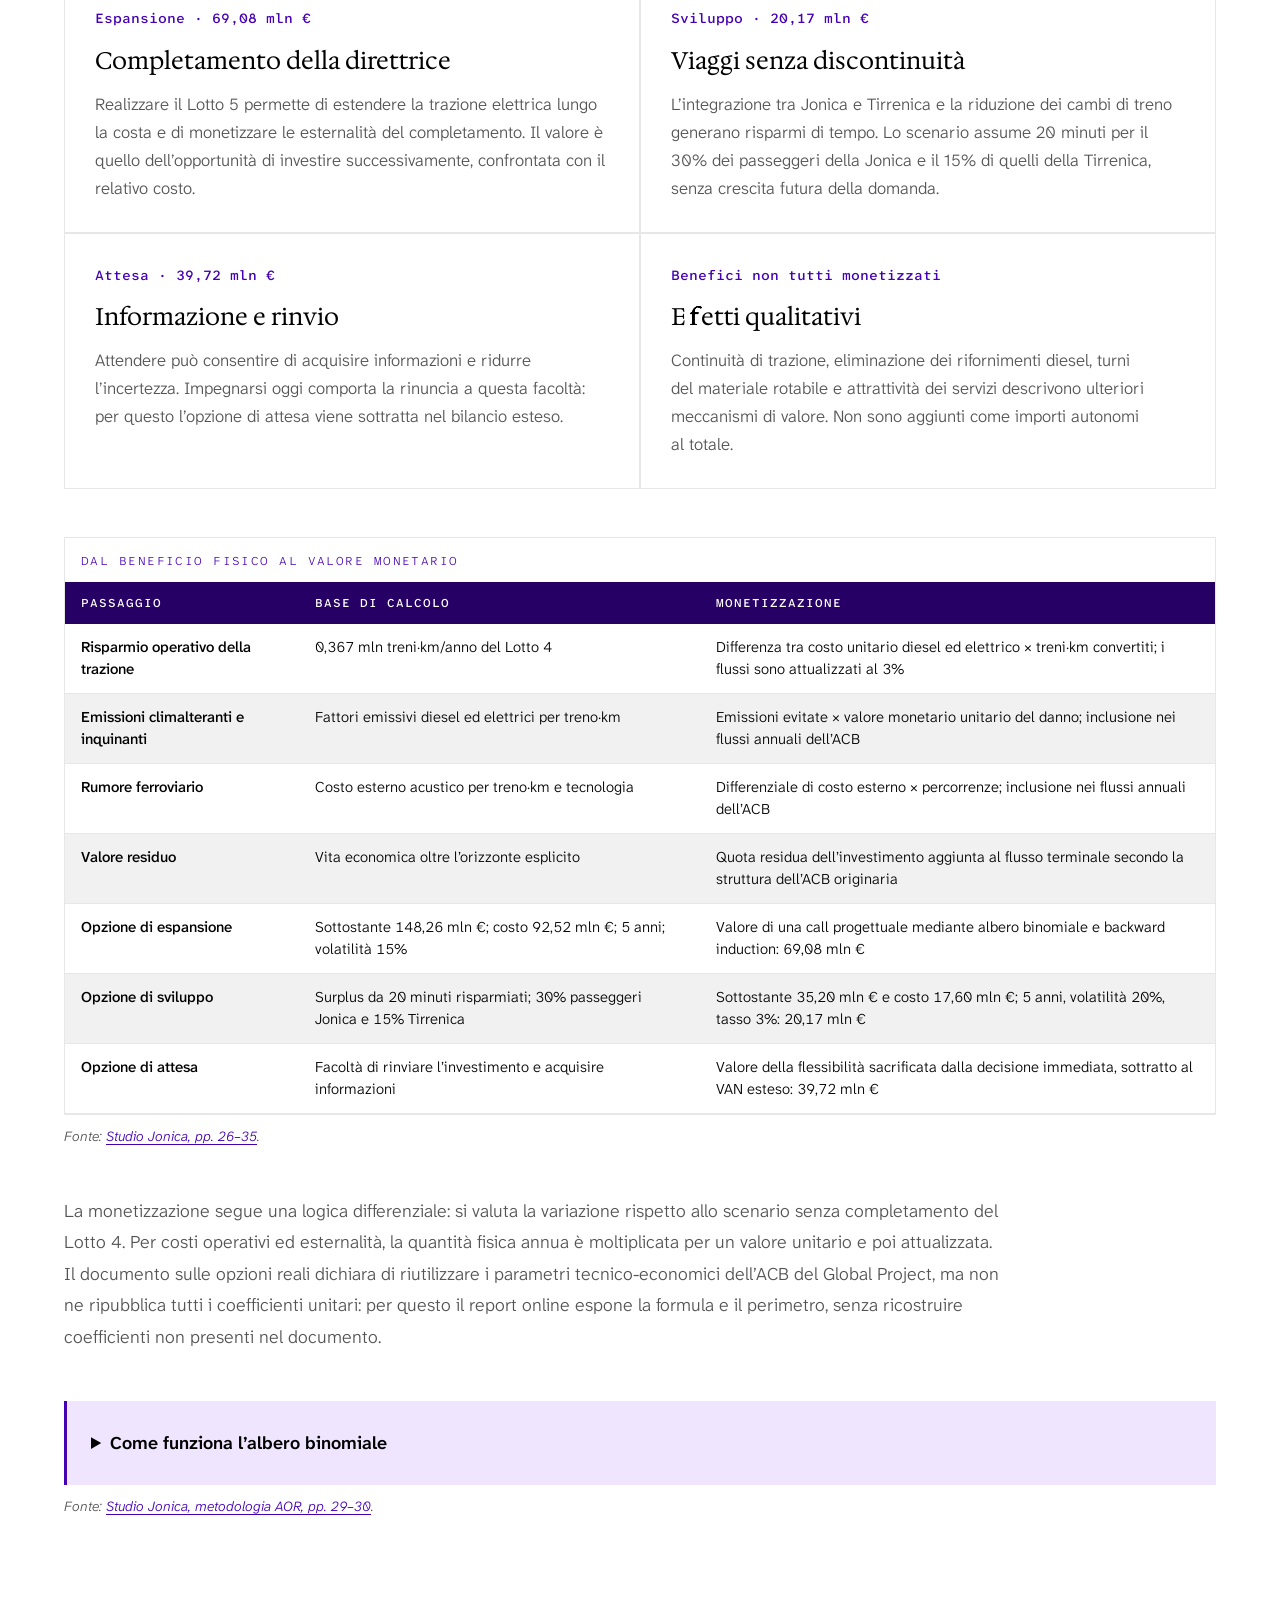
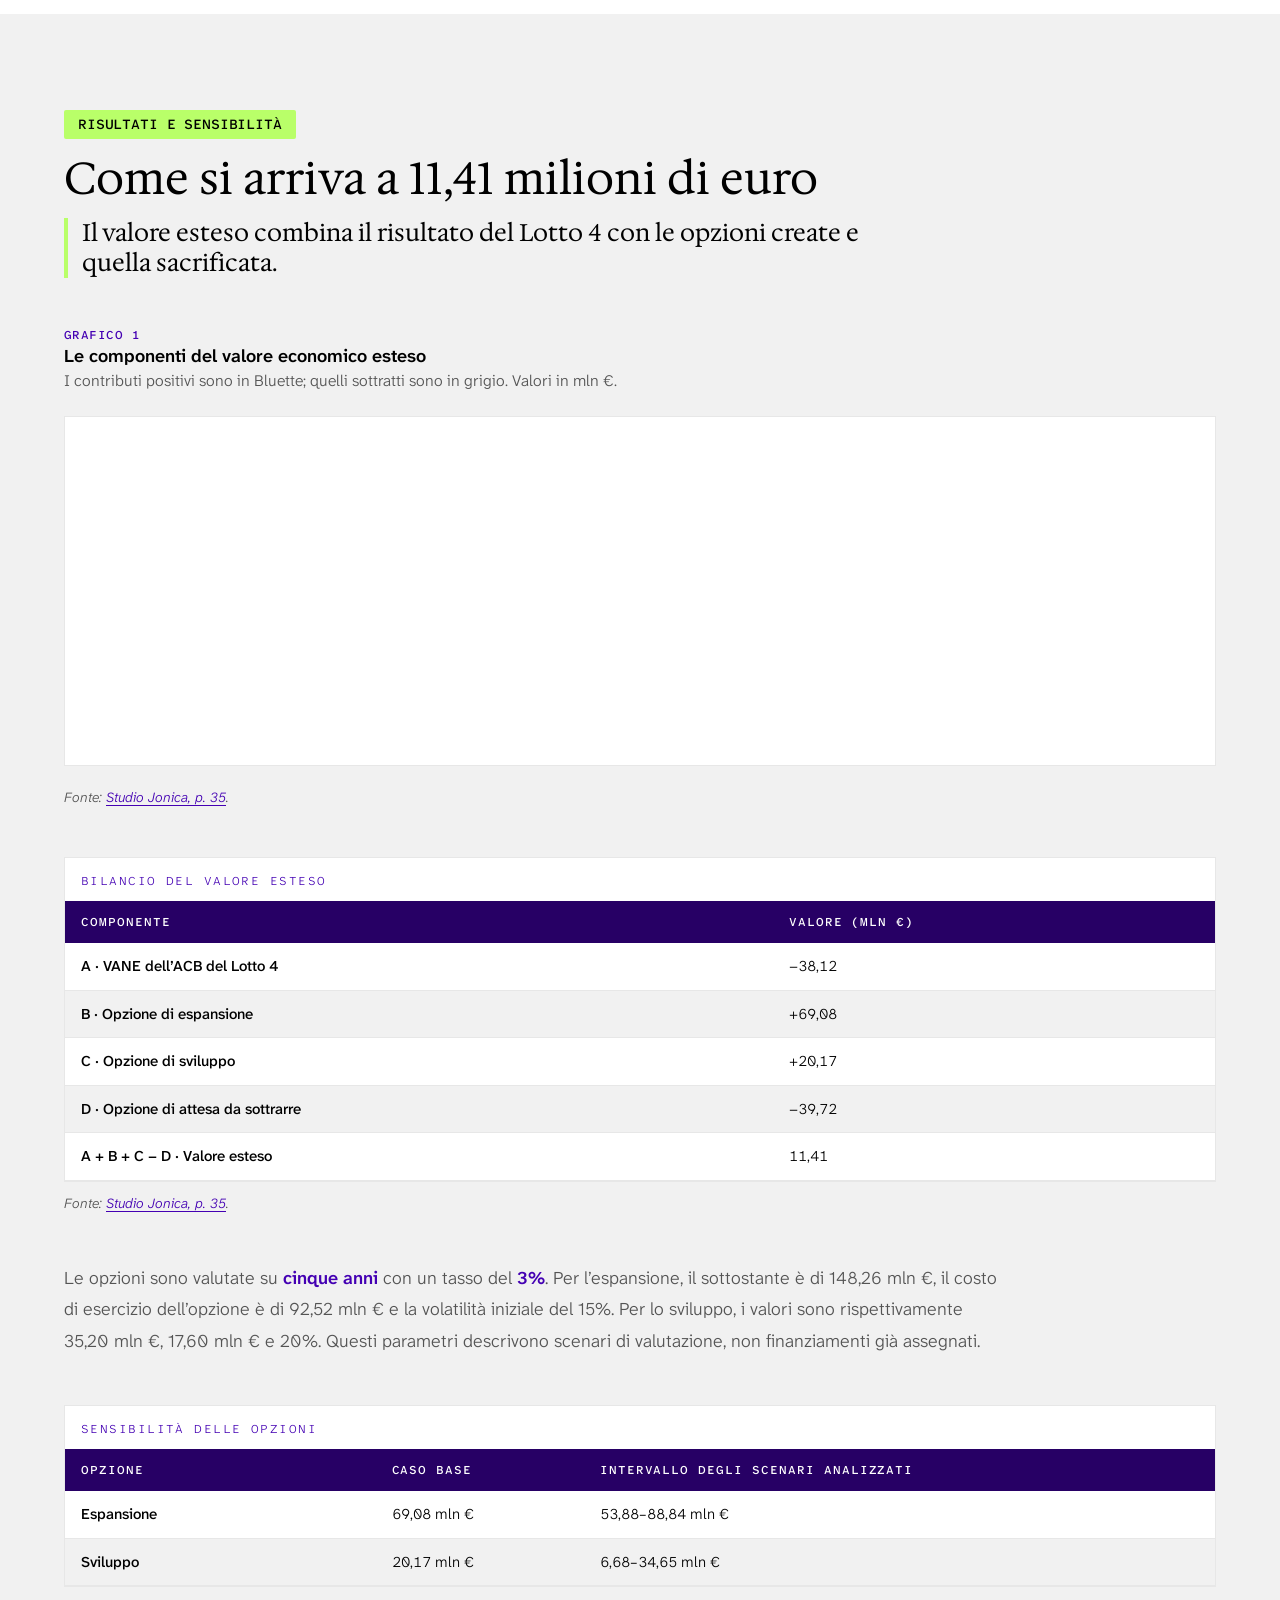
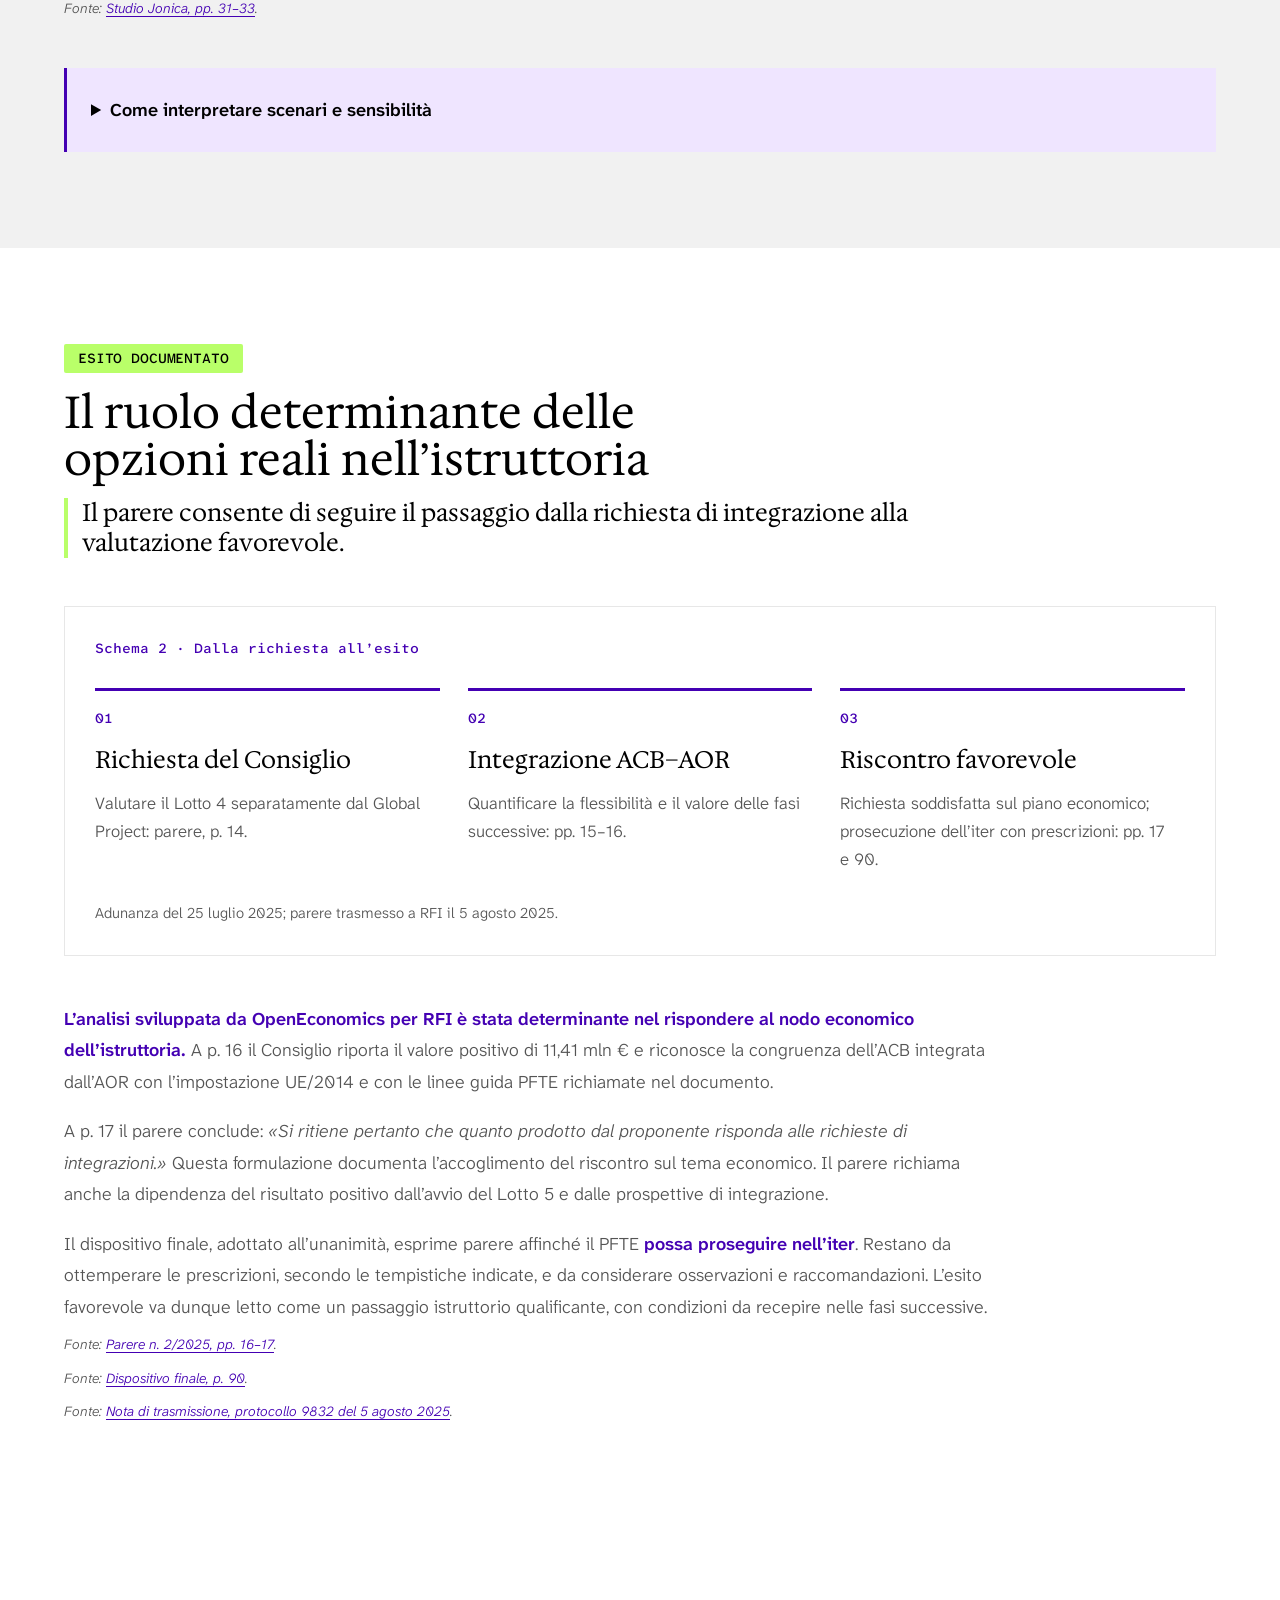
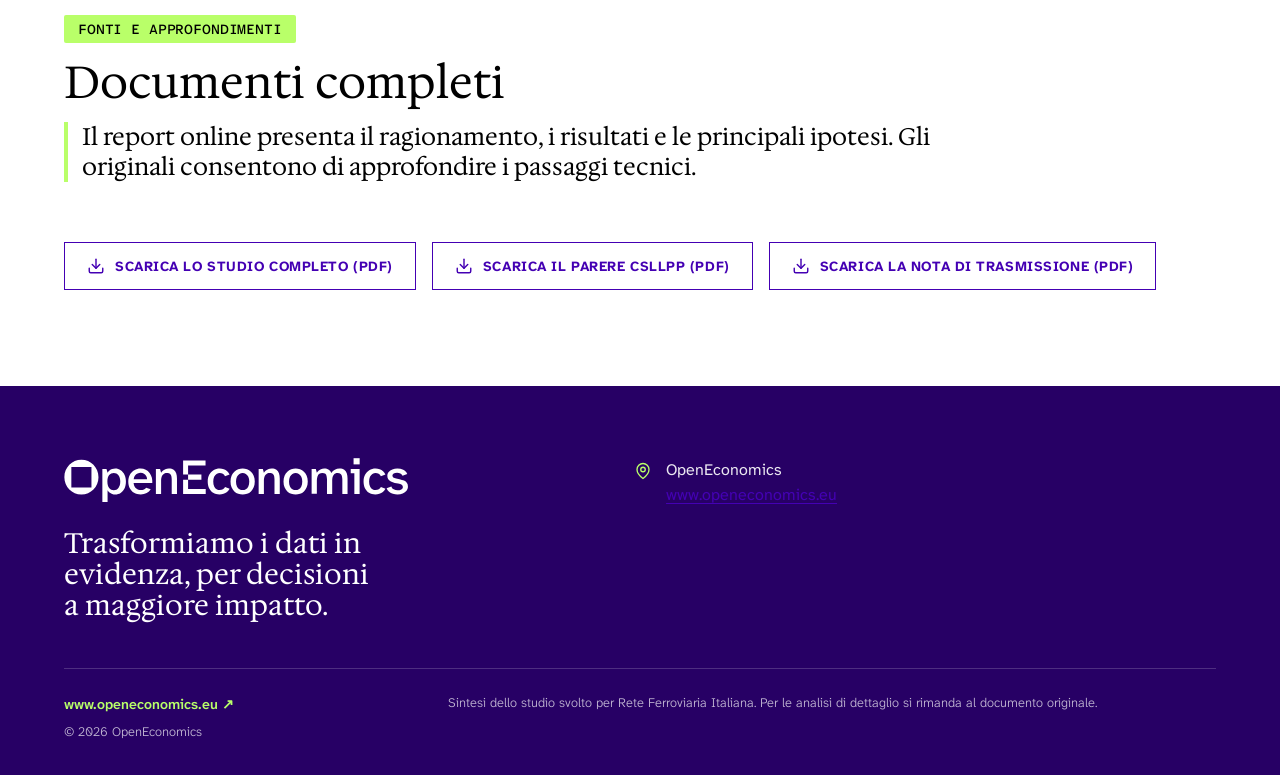
==== commit 4c57f136: "Update Napoli Porto-Traccia report with revised economic analysis and benefits comparison" ====
--- a/report-elettrificazione-jonica.html
+++ b/report-elettrificazione-jonica.html
@@ -1,3 +1,3 @@
 <!doctype html><html lang="it"><head><meta charset="utf-8"><meta name="viewport" content="width=device-width, initial-scale=1"><meta name="description" content="Analisi delle opzioni reali per l’elettrificazione della linea Jonica, Lotto 4."><title>Elettrificazione della linea Jonica | OpenEconomics</title><link rel="icon" type="image/png" href="assets/icons/favicon-black.png"><link rel="stylesheet" href="assets/oe-tokens.css"><link rel="stylesheet" href="assets/oe-base.css"><link rel="stylesheet" href="assets/nav.css"><link rel="stylesheet" href="assets/footer.css"><link rel="stylesheet" href="assets/oe-components.css"><link rel="stylesheet" href="assets/site.css"><link rel="stylesheet" href="assets/report.css"><script src="assets/lucide-inline.js" defer></script><script src="assets/oe-page.js" defer></script><link rel="stylesheet" href="assets/report-detail.css?v=1"><script src="assets/vendor/chart.umd.js" defer></script><script src="assets/oe-charts.js" defer></script><script src="assets/report-charts.js" defer></script></head><body><a class="oe-skip" href="#main">Vai al contenuto</a><header><nav class="nav" aria-label="Principale"><a href="index.html" class="nav__logo-link"><img src="assets/logo/logo-black.svg" alt="OpenEconomics" class="nav__logo-img" width="142" height="18"><span class="nav__badge">RFI · Studi</span></a><ul class="nav__links"><li><a href="#razionale">Razionale</a></li><li><a href="#benefici">Benefici</a></li><li><a href="#risultati">Risultati</a></li><li><a href="#parere">Parere CSLLPP</a></li></ul><a class="nav__cta" href="index.html#studi"><span>Tutti gli studi</span></a><button class="nav__toggle" type="button" aria-expanded="false" aria-label="Apri il menu"><svg class="nav__icon-open" viewBox="0 0 24 24" aria-hidden="true"><path d="M4 6h16M4 12h16M4 18h16"/></svg><svg class="nav__icon-close" viewBox="0 0 24 24" aria-hidden="true"><path d="M18 6 6 18M6 6l12 12"/></svg></button></nav></header><main id="main">
-<section class="report-hero" id="top"><a class="report-hero__back" href="index.html#studi"><i data-lucide="arrow-left"></i>Tutti gli studi</a><p class="report-hero__eyebrow">Calabria · Giugno 2025 · Esito istruttorio luglio 2025</p><h1>Linea Jonica: il valore di una rete che si completa</h1><p class="report-hero__lead">Per valutare il Lotto 4 occorre misurare anche ciò che rende possibile: completare l’elettrificazione e integrare i servizi sulle due coste. L’analisi delle opzioni reali ha avuto un ruolo determinante nel percorso verso il parere favorevole del CSLLPP.</p><dl class="report-meta"><div><dt>Intervento</dt><dd>Catanzaro Lido–Roccella Jonica</dd></div><div><dt>Valore economico esteso</dt><dd>11,41 mln €</dd></div><div><dt>Esito</dt><dd>Parere n. 2/2025 · con prescrizioni</dd></div></dl></section><section class="oe-section " id="sintesi" aria-labelledby="t-sintesi"><div class="oe-section__inner report-body"><header class="oe-section-head"><span class="oe-chip">Main takeaways</span><h2 class="oe-section-head__title" id="t-sintesi">Tre elementi per leggere il risultato</h2><p class="oe-section-head__lead">Dalla valutazione del singolo lotto al valore delle decisioni successive.</p></header><ol class="takeaways"><li><h3>La rete cambia il perimetro della valutazione</h3><p>Il Lotto 4 isolato ha un VANE di −38,12 mln €. Il completamento e l’integrazione dei servizi abilitano opportunità ulteriori, che l’analisi valuta esplicitamente.</p></li><li><h3>La flessibilità ha un valore economico</h3><p>Espansione e sviluppo valgono 69,08 e 20,17 mln €. Sottraendo l’opzione di attesa di 39,72 mln €, il valore esteso risulta positivo per 11,41 mln €.</p></li><li><h3>Il contributo all’istruttoria è documentato</h3><p>Il Consiglio riconosce l’adeguatezza dell’integrazione ACB–AOR e considera soddisfatta la richiesta. Il 25 luglio 2025 esprime all’unanimità parere per la prosecuzione dell’iter, con prescrizioni.</p></li></ol><p class="oe-table-note report-source">Fonte: <a href="documenti/2025.06.10%20Elettrificazione%20Jonica%20-%20Opzioni%20Reali%20%281%29.pdf#page=26" target="_blank" rel="noopener">Studio Jonica, pp. 26–35</a>.</p><p class="oe-table-note report-source">Fonte: <a href="documenti/parere-csllpp-2-2025.pdf#page=16" target="_blank" rel="noopener">Parere CSLLPP n. 2/2025, pp. 16–17 e 90</a>.</p></div></section><section class="oe-section oe-section--grey" id="razionale" aria-labelledby="t-razionale"><div class="oe-section__inner report-body"><header class="oe-section-head"><span class="oe-chip">La domanda di valutazione</span><h2 class="oe-section-head__title" id="t-razionale">Perché un lotto isolato non racconta tutto</h2><p class="oe-section-head__lead">Il problema nasce dalla differenza tra l’oggetto del PFTE e il perimetro della prima analisi economica.</p></header><div class="oe-prose"><p>Il PFTE riguarda il <strong>Lotto 4, Catanzaro Lido–Roccella Jonica</strong>. La prima analisi costi-benefici considerava invece il <em>Global Project</em>, composto dai lotti 4 e 5, fino a Melito Porto Salvo. Il Consiglio ha chiesto un’ACB del Lotto 4 o elementi utili a valutarlo autonomamente: serviva rendere esplicito quanto del valore dipendesse dal tratto in esame e quanto dalle fasi successive.</p><p>L’ACB del solo Lotto 4 mantiene un’impostazione prudenziale: valuta il cambio di trazione sui servizi regionali esistenti, senza ipotizzare nuovi passeggeri o diversione modale. Il volume convertito è di circa <strong>0,367 milioni di treni·km annui</strong>, contro 1,089 milioni per i due lotti. La minore intensità dei servizi sul Lotto 4 limita i risparmi monetizzabili a fronte dell’investimento.</p><p>Arrestare il programma a Roccella Jonica lascerebbe inoltre una discontinuità tra trazione elettrica e diesel. La domanda strategica diventa quindi: quale valore attribuire oggi alla possibilità di proseguire il programma, quando saranno disponibili maggiori informazioni? L’AOR misura questa flessibilità e rende visibili le dipendenze tra le decisioni.</p></div><figure class="report-flow"><figcaption>Schema 1 · La sequenza delle decisioni</figcaption><ol><li><span>01</span><h3>Lotto 4</h3><p>Elettrificare Catanzaro Lido–Roccella Jonica.</p></li><li><span>02</span><h3>Opzione di espansione</h3><p>Valutare il completamento del Lotto 5 fino a Melito Porto Salvo.</p></li><li><span>03</span><h3>Opzione di sviluppo</h3><p>Integrare i servizi Jonica–Tirrenica e ridurre le rotture di viaggio.</p></li></ol><p class="flow-caption">Schema concettuale della valutazione; le fasi successive costituiscono opportunità, non risultati già realizzati.</p></figure><p class="oe-table-note report-source">Fonte: <a href="documenti/2025.06.10%20Elettrificazione%20Jonica%20-%20Opzioni%20Reali%20%281%29.pdf#page=26" target="_blank" rel="noopener">Studio Jonica, pp. 26–33</a>.</p></div></section><section class="oe-section " id="benefici" aria-labelledby="t-benefici"><div class="oe-section__inner report-body"><header class="oe-section-head"><span class="oe-chip">Come si genera valore</span><h2 class="oe-section-head__title" id="t-benefici">Dai costi di esercizio alla continuità del viaggio</h2><p class="oe-section-head__lead">Lo studio distingue i benefici già inclusi nell’ACB dalle opportunità aggiuntive valutate con le opzioni reali.</p></header><div class="benefit-grid"><article class="benefit"><p class="benefit__value">ACB di base</p><h3>Costi operativi</h3><p>La trazione elettrica riduce il costo di produzione del servizio rispetto a quella termica. Il beneficio è commisurato ai treni·km regionali effettivamente convertiti, mantenendo costante l’offerta.</p></article><article class="benefit"><p class="benefit__value">ACB di base</p><h3>Esternalità ambientali</h3><p>Il nuovo materiale rotabile modifica emissioni climalteranti, inquinanti e rumore. I parametri tecnico-economici restano coerenti con l’ACB del progetto complessivo.</p></article><article class="benefit"><p class="benefit__value">Espansione · 69,08 mln €</p><h3>Completamento della direttrice</h3><p>Realizzare il Lotto 5 permette di estendere la trazione elettrica lungo la costa e di monetizzare le esternalità del completamento. Il valore è quello dell’opportunità di investire successivamente, confrontata con il relativo costo.</p></article><article class="benefit"><p class="benefit__value">Sviluppo · 20,17 mln €</p><h3>Viaggi senza discontinuità</h3><p>L’integrazione tra Jonica e Tirrenica e la riduzione dei cambi di treno generano risparmi di tempo. Lo scenario assume 20 minuti per il 30% dei passeggeri della Jonica e il 15% di quelli della Tirrenica, senza crescita futura della domanda.</p></article><article class="benefit"><p class="benefit__value">Attesa · 39,72 mln €</p><h3>Informazione e rinvio</h3><p>Attendere può consentire di acquisire informazioni e ridurre l’incertezza. Impegnarsi oggi comporta la rinuncia a questa facoltà: per questo l’opzione di attesa viene sottratta nel bilancio esteso.</p></article><article class="benefit"><p class="benefit__value">Benefici non tutti monetizzati</p><h3>Effetti qualitativi</h3><p>Continuità di trazione, eliminazione dei rifornimenti diesel, turni del materiale rotabile e attrattività dei servizi descrivono ulteriori meccanismi di valore. Non sono aggiunti come importi autonomi al totale.</p></article></div><p class="oe-table-note report-source">Fonte: <a href="documenti/2025.06.10%20Elettrificazione%20Jonica%20-%20Opzioni%20Reali%20%281%29.pdf#page=31" target="_blank" rel="noopener">Studio Jonica, pp. 26–28 e 31–35</a>.</p></div></section><section class="oe-section oe-section--grey" id="risultati" aria-labelledby="t-risultati"><div class="oe-section__inner report-body"><header class="oe-section-head"><span class="oe-chip">Risultati e sensibilità</span><h2 class="oe-section-head__title" id="t-risultati">Come si arriva a 11,41 milioni di euro</h2><p class="oe-section-head__lead">Il valore esteso combina il risultato del Lotto 4 con le opzioni create e quella sacrificata.</p></header><figure class="oe-figure report-chart"><figcaption><p class="oe-figure__label">Grafico 1</p><h3 class="oe-figure__title">Le componenti del valore economico esteso</h3><p class="oe-figure__text">I contributi positivi sono in Bluette; quelli sottratti sono in grigio. Valori in mln €.</p></figcaption><div class="oe-figure__chart" style="--h:350px" hidden><canvas id="jonica-bilancio" role="img" aria-label="Le componenti del valore economico esteso"></canvas></div><p class="chart-fallback">I valori del grafico sono consultabili anche nelle tabelle e nel testo della sezione.</p><p class="oe-table-note report-source">Fonte: <a href="documenti/2025.06.10%20Elettrificazione%20Jonica%20-%20Opzioni%20Reali%20%281%29.pdf#page=35" target="_blank" rel="noopener">Studio Jonica, p. 35</a>.</p></figure><div class="oe-table-wrap"><table class="oe-table"><caption>Bilancio del valore esteso</caption><thead><tr><th scope="col">Componente</th><th scope="col">Valore (mln €)</th></tr></thead><tbody><tr><th scope="row">A · VANE dell’ACB del Lotto 4</th><td>−38,12</td></tr><tr><th scope="row">B · Opzione di espansione</th><td>+69,08</td></tr><tr><th scope="row">C · Opzione di sviluppo</th><td>+20,17</td></tr><tr><th scope="row">D · Opzione di attesa da sottrarre</th><td>−39,72</td></tr><tr><th scope="row">A + B + C − D · Valore esteso</th><td>11,41</td></tr></tbody></table></div><p class="oe-table-note report-source">Fonte: <a href="documenti/2025.06.10%20Elettrificazione%20Jonica%20-%20Opzioni%20Reali%20%281%29.pdf#page=35" target="_blank" rel="noopener">Studio Jonica, p. 35</a>.</p><div class="oe-prose"><p>Le opzioni sono valutate su <strong>cinque anni</strong> con un tasso del <strong>3%</strong>. Per l’espansione, il sottostante è di 148,26 mln €, il costo di esercizio dell’opzione è di 92,52 mln € e la volatilità iniziale del 15%. Per lo sviluppo, i valori sono rispettivamente 35,20 mln €, 17,60 mln € e 20%. Questi parametri descrivono scenari di valutazione, non finanziamenti già assegnati.</p></div><div class="oe-table-wrap"><table class="oe-table"><caption>Sensibilità delle opzioni</caption><thead><tr><th scope="col">Opzione</th><th scope="col">Caso base</th><th scope="col">Intervallo degli scenari analizzati</th></tr></thead><tbody><tr><th scope="row">Espansione</th><td>69,08 mln €</td><td>53,88–88,84 mln €</td></tr><tr><th scope="row">Sviluppo</th><td>20,17 mln €</td><td>6,68–34,65 mln €</td></tr></tbody></table></div><p class="oe-table-note report-source">Fonte: <a href="documenti/2025.06.10%20Elettrificazione%20Jonica%20-%20Opzioni%20Reali%20%281%29.pdf#page=31" target="_blank" rel="noopener">Studio Jonica, pp. 31–33</a>.</p><details class="method-note"><summary>Come interpretare scenari e sensibilità</summary><div class="oe-prose"><p>Gli intervalli derivano dalle combinazioni di ipotesi analizzate nel report e non sono intervalli di confidenza statistica. Il VANE di 17,62 mln € del Global Project, l’ACB isolata del Lotto 4 e il valore esteso di 11,41 mln € hanno perimetri diversi: non vanno sommati. Il Consiglio richiama il ruolo del completamento del Lotto 5 nel breve periodo, nell’orizzonte di cinque anni considerato dall’AOR.</p></div></details></div></section><section class="oe-section " id="parere" aria-labelledby="t-parere"><div class="oe-section__inner report-body"><header class="oe-section-head"><span class="oe-chip">Esito documentato</span><h2 class="oe-section-head__title" id="t-parere">Il ruolo determinante delle opzioni reali nell’istruttoria</h2><p class="oe-section-head__lead">Il parere consente di seguire il passaggio dalla richiesta di integrazione alla valutazione favorevole.</p></header><figure class="report-flow"><figcaption>Schema 2 · Dalla richiesta all’esito</figcaption><ol><li><span>01</span><h3>Richiesta del Consiglio</h3><p>Valutare il Lotto 4 separatamente dal Global Project: parere, p. 14.</p></li><li><span>02</span><h3>Integrazione ACB–AOR</h3><p>Quantificare la flessibilità e il valore delle fasi successive: pp. 15–16.</p></li><li><span>03</span><h3>Riscontro favorevole</h3><p>Richiesta soddisfatta sul piano economico; prosecuzione dell’iter con prescrizioni: pp. 17 e 90.</p></li></ol><p class="flow-caption">Adunanza del 25 luglio 2025; parere trasmesso a RFI il 5 agosto 2025.</p></figure><div class="oe-prose"><p><strong>L’analisi sviluppata da OpenEconomics per RFI è stata determinante nel rispondere al nodo economico dell’istruttoria.</strong> A p. 16 il Consiglio riporta il valore positivo di 11,41 mln € e riconosce la congruenza dell’ACB integrata dall’AOR con l’impostazione UE/2014 e con le linee guida PFTE richiamate nel documento.</p><p>A p. 17 il parere conclude: <q>Si ritiene pertanto che quanto prodotto dal proponente risponda alle richieste di integrazioni.</q> Questa formulazione documenta l’accoglimento del riscontro sul tema economico. Il parere richiama anche la dipendenza del risultato positivo dall’avvio del Lotto 5 e dalle prospettive di integrazione.</p><p>Il dispositivo finale, adottato all’unanimità, esprime parere affinché il PFTE <strong>possa proseguire nell’iter</strong>. Restano da ottemperare le prescrizioni, secondo le tempistiche indicate, e da considerare osservazioni e raccomandazioni. L’esito favorevole va dunque letto come un passaggio istruttorio qualificante, con condizioni da recepire nelle fasi successive.</p></div><p class="oe-table-note report-source">Fonte: <a href="documenti/parere-csllpp-2-2025.pdf#page=16" target="_blank" rel="noopener">Parere n. 2/2025, pp. 16–17</a>.</p><p class="oe-table-note report-source">Fonte: <a href="documenti/parere-csllpp-2-2025.pdf#page=90" target="_blank" rel="noopener">Dispositivo finale, p. 90</a>.</p><p class="oe-table-note report-source">Fonte: <a href="documenti/trasmissione-parere-csllpp-2025.pdf" target="_blank" rel="noopener">Nota di trasmissione, protocollo 9832 del 5 agosto 2025</a>.</p></div></section><section class="oe-section " id="fonti" aria-labelledby="t-fonti"><div class="oe-section__inner report-body"><header class="oe-section-head"><span class="oe-chip">Fonti e approfondimenti</span><h2 class="oe-section-head__title" id="t-fonti">Documenti completi</h2><p class="oe-section-head__lead">Il report online presenta il ragionamento, i risultati e le principali ipotesi. Gli originali consentono di approfondire i passaggi tecnici.</p></header><div class="report-downloads"><a class="oe-btn oe-btn--ghost source-link" href="documenti/2025.06.10%20Elettrificazione%20Jonica%20-%20Opzioni%20Reali%20%281%29.pdf" download><i data-lucide="download"></i>Scarica lo studio completo (PDF)</a><a class="oe-btn oe-btn--ghost source-link" href="documenti/parere-csllpp-2-2025.pdf" download><i data-lucide="download"></i>Scarica il parere CSLLPP (PDF)</a><a class="oe-btn oe-btn--ghost source-link" href="documenti/trasmissione-parere-csllpp-2025.pdf" download><i data-lucide="download"></i>Scarica la nota di trasmissione (PDF)</a></div></div></section>
+<section class="report-hero" id="top"><a class="report-hero__back" href="index.html#studi"><i data-lucide="arrow-left"></i>Tutti gli studi</a><p class="report-hero__eyebrow">Calabria · Giugno 2025 · Esito istruttorio luglio 2025</p><h1>Linea Jonica: il valore di una rete che si completa</h1><p class="report-hero__lead">Per valutare il Lotto 4 occorre misurare anche ciò che rende possibile: completare l’elettrificazione e integrare i servizi sulle due coste. L’analisi delle opzioni reali ha avuto un ruolo determinante nel percorso verso il parere favorevole del CSLLPP.</p><dl class="report-meta"><div><dt>Intervento</dt><dd>Catanzaro Lido–Roccella Jonica</dd></div><div><dt>Valore economico esteso</dt><dd>11,41 mln €</dd></div><div><dt>Esito</dt><dd>Parere n. 2/2025 · con prescrizioni</dd></div></dl></section><section class="oe-section " id="sintesi" aria-labelledby="t-sintesi"><div class="oe-section__inner report-body"><header class="oe-section-head"><span class="oe-chip">Main takeaways</span><h2 class="oe-section-head__title" id="t-sintesi">Tre elementi per leggere il risultato</h2><p class="oe-section-head__lead">Dalla valutazione del singolo lotto al valore delle decisioni successive.</p></header><ol class="takeaways"><li><h3>La rete cambia il perimetro della valutazione</h3><p>Il Lotto 4 isolato ha un VANE di −38,12 mln €. Il completamento e l’integrazione dei servizi abilitano opportunità ulteriori, che l’analisi valuta esplicitamente.</p></li><li><h3>La flessibilità ha un valore economico</h3><p>Espansione e sviluppo valgono 69,08 e 20,17 mln €. Sottraendo l’opzione di attesa di 39,72 mln €, il valore esteso risulta positivo per 11,41 mln €.</p></li><li><h3>Il contributo all’istruttoria è documentato</h3><p>Il Consiglio riconosce l’adeguatezza dell’integrazione ACB–AOR e considera soddisfatta la richiesta. Il 25 luglio 2025 esprime all’unanimità parere per la prosecuzione dell’iter, con prescrizioni.</p></li></ol><p class="oe-table-note report-source">Fonte: <a href="documenti/2025.06.10%20Elettrificazione%20Jonica%20-%20Opzioni%20Reali%20%281%29.pdf#page=26" target="_blank" rel="noopener">Studio Jonica, pp. 26–35</a>.</p><p class="oe-table-note report-source">Fonte: <a href="documenti/parere-csllpp-2-2025.pdf#page=16" target="_blank" rel="noopener">Parere CSLLPP n. 2/2025, pp. 16–17 e 90</a>.</p></div></section><section class="oe-section oe-section--grey" id="razionale" aria-labelledby="t-razionale"><div class="oe-section__inner report-body"><header class="oe-section-head"><span class="oe-chip">La domanda di valutazione</span><h2 class="oe-section-head__title" id="t-razionale">Perché un lotto isolato non racconta tutto</h2><p class="oe-section-head__lead">Il problema nasce dalla differenza tra l’oggetto del PFTE e il perimetro della prima analisi economica.</p></header><div class="oe-prose"><p>Il PFTE riguarda il <strong>Lotto 4, Catanzaro Lido–Roccella Jonica</strong>. La prima analisi costi-benefici considerava invece il <em>Global Project</em>, composto dai lotti 4 e 5, fino a Melito Porto Salvo. Il Consiglio ha chiesto un’ACB del Lotto 4 o elementi utili a valutarlo autonomamente: serviva rendere esplicito quanto del valore dipendesse dal tratto in esame e quanto dalle fasi successive.</p><p>L’ACB del solo Lotto 4 mantiene un’impostazione prudenziale: valuta il cambio di trazione sui servizi regionali esistenti, senza ipotizzare nuovi passeggeri o diversione modale. Il volume convertito è di circa <strong>0,367 milioni di treni·km annui</strong>, contro 1,089 milioni per i due lotti. La minore intensità dei servizi sul Lotto 4 limita i risparmi monetizzabili a fronte dell’investimento.</p><p>Arrestare il programma a Roccella Jonica lascerebbe inoltre una discontinuità tra trazione elettrica e diesel. La domanda strategica diventa quindi: quale valore attribuire oggi alla possibilità di proseguire il programma, quando saranno disponibili maggiori informazioni? L’AOR misura questa flessibilità e rende visibili le dipendenze tra le decisioni.</p></div><figure class="report-flow"><figcaption>Schema 1 · La sequenza delle decisioni</figcaption><ol><li><span>01</span><h3>Lotto 4</h3><p>Elettrificare Catanzaro Lido–Roccella Jonica.</p></li><li><span>02</span><h3>Opzione di espansione</h3><p>Valutare il completamento del Lotto 5 fino a Melito Porto Salvo.</p></li><li><span>03</span><h3>Opzione di sviluppo</h3><p>Integrare i servizi Jonica–Tirrenica e ridurre le rotture di viaggio.</p></li></ol><p class="flow-caption">Schema concettuale della valutazione; le fasi successive costituiscono opportunità, non risultati già realizzati.</p></figure><p class="oe-table-note report-source">Fonte: <a href="documenti/2025.06.10%20Elettrificazione%20Jonica%20-%20Opzioni%20Reali%20%281%29.pdf#page=26" target="_blank" rel="noopener">Studio Jonica, pp. 26–33</a>.</p></div></section><section class="oe-section " id="benefici" aria-labelledby="t-benefici"><div class="oe-section__inner report-body"><header class="oe-section-head"><span class="oe-chip">Come si genera valore</span><h2 class="oe-section-head__title" id="t-benefici">Dai costi di esercizio alla continuità del viaggio</h2><p class="oe-section-head__lead">Lo studio distingue i benefici già inclusi nell’ACB dalle opportunità aggiuntive valutate con le opzioni reali.</p></header><div class="benefit-grid"><article class="benefit"><p class="benefit__value">ACB di base</p><h3>Costi operativi</h3><p>La trazione elettrica riduce il costo di produzione del servizio rispetto a quella termica. Il beneficio è commisurato ai treni·km regionali effettivamente convertiti, mantenendo costante l’offerta.</p></article><article class="benefit"><p class="benefit__value">ACB di base</p><h3>Esternalità ambientali</h3><p>Il nuovo materiale rotabile modifica emissioni climalteranti, inquinanti e rumore. I parametri tecnico-economici restano coerenti con l’ACB del progetto complessivo.</p></article><article class="benefit"><p class="benefit__value">Espansione · 69,08 mln €</p><h3>Completamento della direttrice</h3><p>Realizzare il Lotto 5 permette di estendere la trazione elettrica lungo la costa e di monetizzare le esternalità del completamento. Il valore è quello dell’opportunità di investire successivamente, confrontata con il relativo costo.</p></article><article class="benefit"><p class="benefit__value">Sviluppo · 20,17 mln €</p><h3>Viaggi senza discontinuità</h3><p>L’integrazione tra Jonica e Tirrenica e la riduzione dei cambi di treno generano risparmi di tempo. Lo scenario assume 20 minuti per il 30% dei passeggeri della Jonica e il 15% di quelli della Tirrenica, senza crescita futura della domanda.</p></article><article class="benefit"><p class="benefit__value">Attesa · 39,72 mln €</p><h3>Informazione e rinvio</h3><p>Attendere può consentire di acquisire informazioni e ridurre l’incertezza. Impegnarsi oggi comporta la rinuncia a questa facoltà: per questo l’opzione di attesa viene sottratta nel bilancio esteso.</p></article><article class="benefit"><p class="benefit__value">Benefici non tutti monetizzati</p><h3>Effetti qualitativi</h3><p>Continuità di trazione, eliminazione dei rifornimenti diesel, turni del materiale rotabile e attrattività dei servizi descrivono ulteriori meccanismi di valore. Non sono aggiunti come importi autonomi al totale.</p></article></div><div class="oe-table-wrap"><table class="oe-table"><caption>Dal beneficio fisico al valore monetario</caption><thead><tr><th scope="col">Passaggio</th><th scope="col">Base di calcolo</th><th scope="col">Monetizzazione</th></tr></thead><tbody><tr><th scope="row">Risparmio operativo della trazione</th><td>0,367 mln treni·km/anno del Lotto 4</td><td>Differenza tra costo unitario diesel ed elettrico × treni·km convertiti; i flussi sono attualizzati al 3%</td></tr><tr><th scope="row">Emissioni climalteranti e inquinanti</th><td>Fattori emissivi diesel ed elettrici per treno·km</td><td>Emissioni evitate × valore monetario unitario del danno; inclusione nei flussi annuali dell’ACB</td></tr><tr><th scope="row">Rumore ferroviario</th><td>Costo esterno acustico per treno·km e tecnologia</td><td>Differenziale di costo esterno × percorrenze; inclusione nei flussi annuali dell’ACB</td></tr><tr><th scope="row">Valore residuo</th><td>Vita economica oltre l’orizzonte esplicito</td><td>Quota residua dell’investimento aggiunta al flusso terminale secondo la struttura dell’ACB originaria</td></tr><tr><th scope="row">Opzione di espansione</th><td>Sottostante 148,26 mln €; costo 92,52 mln €; 5 anni; volatilità 15%</td><td>Valore di una call progettuale mediante albero binomiale e backward induction: 69,08 mln €</td></tr><tr><th scope="row">Opzione di sviluppo</th><td>Surplus da 20 minuti risparmiati; 30% passeggeri Jonica e 15% Tirrenica</td><td>Sottostante 35,20 mln € e costo 17,60 mln €; 5 anni, volatilità 20%, tasso 3%: 20,17 mln €</td></tr><tr><th scope="row">Opzione di attesa</th><td>Facoltà di rinviare l’investimento e acquisire informazioni</td><td>Valore della flessibilità sacrificata dalla decisione immediata, sottratto al VAN esteso: 39,72 mln €</td></tr></tbody></table></div><p class="oe-table-note report-source">Fonte: <a href="documenti/2025.06.10%20Elettrificazione%20Jonica%20-%20Opzioni%20Reali%20%281%29.pdf#page=26" target="_blank" rel="noopener">Studio Jonica, pp. 26–35</a>.</p><div class="oe-prose"><p>La monetizzazione segue una logica differenziale: si valuta la variazione rispetto allo scenario senza completamento del Lotto 4. Per costi operativi ed esternalità, la quantità fisica annua è moltiplicata per un valore unitario e poi attualizzata. Il documento sulle opzioni reali dichiara di riutilizzare i parametri tecnico-economici dell’ACB del Global Project, ma non ne ripubblica tutti i coefficienti unitari: per questo il report online espone la formula e il perimetro, senza ricostruire coefficienti non presenti nel documento.</p></div><details class="method-note"><summary>Come funziona l’albero binomiale</summary><div class="oe-prose"><p>Il progetto è trattato come una call: esercitare l’opzione conviene quando il valore futuro dei benefici supera il costo dell’investimento. L’albero costruisce, periodo per periodo, uno scenario favorevole e uno sfavorevole in funzione della volatilità; con la backward induction riporta a oggi il valore delle decisioni future. La sensibilità verifica come il risultato cambia al variare della volatilità e del valore dei benefici.</p></div></details><p class="oe-table-note report-source">Fonte: <a href="documenti/2025.06.10%20Elettrificazione%20Jonica%20-%20Opzioni%20Reali%20%281%29.pdf#page=29" target="_blank" rel="noopener">Studio Jonica, metodologia AOR, pp. 29–30</a>.</p></div></section><section class="oe-section oe-section--grey" id="risultati" aria-labelledby="t-risultati"><div class="oe-section__inner report-body"><header class="oe-section-head"><span class="oe-chip">Risultati e sensibilità</span><h2 class="oe-section-head__title" id="t-risultati">Come si arriva a 11,41 milioni di euro</h2><p class="oe-section-head__lead">Il valore esteso combina il risultato del Lotto 4 con le opzioni create e quella sacrificata.</p></header><figure class="oe-figure report-chart"><figcaption><p class="oe-figure__label">Grafico 1</p><h3 class="oe-figure__title">Le componenti del valore economico esteso</h3><p class="oe-figure__text">I contributi positivi sono in Bluette; quelli sottratti sono in grigio. Valori in mln €.</p></figcaption><div class="oe-figure__chart" style="--h:350px" hidden><canvas id="jonica-bilancio" role="img" aria-label="Le componenti del valore economico esteso"></canvas></div><p class="chart-fallback">I valori del grafico sono consultabili anche nelle tabelle e nel testo della sezione.</p><p class="oe-table-note report-source">Fonte: <a href="documenti/2025.06.10%20Elettrificazione%20Jonica%20-%20Opzioni%20Reali%20%281%29.pdf#page=35" target="_blank" rel="noopener">Studio Jonica, p. 35</a>.</p></figure><div class="oe-table-wrap"><table class="oe-table"><caption>Bilancio del valore esteso</caption><thead><tr><th scope="col">Componente</th><th scope="col">Valore (mln €)</th></tr></thead><tbody><tr><th scope="row">A · VANE dell’ACB del Lotto 4</th><td>−38,12</td></tr><tr><th scope="row">B · Opzione di espansione</th><td>+69,08</td></tr><tr><th scope="row">C · Opzione di sviluppo</th><td>+20,17</td></tr><tr><th scope="row">D · Opzione di attesa da sottrarre</th><td>−39,72</td></tr><tr><th scope="row">A + B + C − D · Valore esteso</th><td>11,41</td></tr></tbody></table></div><p class="oe-table-note report-source">Fonte: <a href="documenti/2025.06.10%20Elettrificazione%20Jonica%20-%20Opzioni%20Reali%20%281%29.pdf#page=35" target="_blank" rel="noopener">Studio Jonica, p. 35</a>.</p><div class="oe-prose"><p>Le opzioni sono valutate su <strong>cinque anni</strong> con un tasso del <strong>3%</strong>. Per l’espansione, il sottostante è di 148,26 mln €, il costo di esercizio dell’opzione è di 92,52 mln € e la volatilità iniziale del 15%. Per lo sviluppo, i valori sono rispettivamente 35,20 mln €, 17,60 mln € e 20%. Questi parametri descrivono scenari di valutazione, non finanziamenti già assegnati.</p></div><div class="oe-table-wrap"><table class="oe-table"><caption>Sensibilità delle opzioni</caption><thead><tr><th scope="col">Opzione</th><th scope="col">Caso base</th><th scope="col">Intervallo degli scenari analizzati</th></tr></thead><tbody><tr><th scope="row">Espansione</th><td>69,08 mln €</td><td>53,88–88,84 mln €</td></tr><tr><th scope="row">Sviluppo</th><td>20,17 mln €</td><td>6,68–34,65 mln €</td></tr></tbody></table></div><p class="oe-table-note report-source">Fonte: <a href="documenti/2025.06.10%20Elettrificazione%20Jonica%20-%20Opzioni%20Reali%20%281%29.pdf#page=31" target="_blank" rel="noopener">Studio Jonica, pp. 31–33</a>.</p><details class="method-note"><summary>Come interpretare scenari e sensibilità</summary><div class="oe-prose"><p>Gli intervalli derivano dalle combinazioni di ipotesi analizzate nel report e non sono intervalli di confidenza statistica. Il VANE di 17,62 mln € del Global Project, l’ACB isolata del Lotto 4 e il valore esteso di 11,41 mln € hanno perimetri diversi: non vanno sommati. Il Consiglio richiama il ruolo del completamento del Lotto 5 nel breve periodo, nell’orizzonte di cinque anni considerato dall’AOR.</p></div></details></div></section><section class="oe-section " id="parere" aria-labelledby="t-parere"><div class="oe-section__inner report-body"><header class="oe-section-head"><span class="oe-chip">Esito documentato</span><h2 class="oe-section-head__title" id="t-parere">Il ruolo determinante delle opzioni reali nell’istruttoria</h2><p class="oe-section-head__lead">Il parere consente di seguire il passaggio dalla richiesta di integrazione alla valutazione favorevole.</p></header><figure class="report-flow"><figcaption>Schema 2 · Dalla richiesta all’esito</figcaption><ol><li><span>01</span><h3>Richiesta del Consiglio</h3><p>Valutare il Lotto 4 separatamente dal Global Project: parere, p. 14.</p></li><li><span>02</span><h3>Integrazione ACB–AOR</h3><p>Quantificare la flessibilità e il valore delle fasi successive: pp. 15–16.</p></li><li><span>03</span><h3>Riscontro favorevole</h3><p>Richiesta soddisfatta sul piano economico; prosecuzione dell’iter con prescrizioni: pp. 17 e 90.</p></li></ol><p class="flow-caption">Adunanza del 25 luglio 2025; parere trasmesso a RFI il 5 agosto 2025.</p></figure><div class="oe-prose"><p><strong>L’analisi sviluppata da OpenEconomics per RFI è stata determinante nel rispondere al nodo economico dell’istruttoria.</strong> A p. 16 il Consiglio riporta il valore positivo di 11,41 mln € e riconosce la congruenza dell’ACB integrata dall’AOR con l’impostazione UE/2014 e con le linee guida PFTE richiamate nel documento.</p><p>A p. 17 il parere conclude: <q>Si ritiene pertanto che quanto prodotto dal proponente risponda alle richieste di integrazioni.</q> Questa formulazione documenta l’accoglimento del riscontro sul tema economico. Il parere richiama anche la dipendenza del risultato positivo dall’avvio del Lotto 5 e dalle prospettive di integrazione.</p><p>Il dispositivo finale, adottato all’unanimità, esprime parere affinché il PFTE <strong>possa proseguire nell’iter</strong>. Restano da ottemperare le prescrizioni, secondo le tempistiche indicate, e da considerare osservazioni e raccomandazioni. L’esito favorevole va dunque letto come un passaggio istruttorio qualificante, con condizioni da recepire nelle fasi successive.</p></div><p class="oe-table-note report-source">Fonte: <a href="documenti/parere-csllpp-2-2025.pdf#page=16" target="_blank" rel="noopener">Parere n. 2/2025, pp. 16–17</a>.</p><p class="oe-table-note report-source">Fonte: <a href="documenti/parere-csllpp-2-2025.pdf#page=90" target="_blank" rel="noopener">Dispositivo finale, p. 90</a>.</p><p class="oe-table-note report-source">Fonte: <a href="documenti/trasmissione-parere-csllpp-2025.pdf" target="_blank" rel="noopener">Nota di trasmissione, protocollo 9832 del 5 agosto 2025</a>.</p></div></section><section class="oe-section " id="fonti" aria-labelledby="t-fonti"><div class="oe-section__inner report-body"><header class="oe-section-head"><span class="oe-chip">Fonti e approfondimenti</span><h2 class="oe-section-head__title" id="t-fonti">Documenti completi</h2><p class="oe-section-head__lead">Il report online presenta il ragionamento, i risultati e le principali ipotesi. Gli originali consentono di approfondire i passaggi tecnici.</p></header><div class="report-downloads"><a class="oe-btn oe-btn--ghost source-link" href="documenti/2025.06.10%20Elettrificazione%20Jonica%20-%20Opzioni%20Reali%20%281%29.pdf" download><i data-lucide="download"></i>Scarica lo studio completo (PDF)</a><a class="oe-btn oe-btn--ghost source-link" href="documenti/parere-csllpp-2-2025.pdf" download><i data-lucide="download"></i>Scarica il parere CSLLPP (PDF)</a><a class="oe-btn oe-btn--ghost source-link" href="documenti/trasmissione-parere-csllpp-2025.pdf" download><i data-lucide="download"></i>Scarica la nota di trasmissione (PDF)</a></div></div></section>
 </main><script type="application/json" id="report-chart-data">[{"id": "jonica-bilancio", "kind": "graduatoria", "labels": ["ACB Lotto 4", "Espansione", "Sviluppo", "Attesa"], "values": [-38.12, 69.08, 20.17, -39.72], "unit": "mln €", "dec": 2, "signed": true}]</script><footer class="footer"><div class="footer__top"><div class="footer__brand-block"><a href="https://www.openeconomics.eu" class="footer__logo-link"><img src="assets/logo/logo-white.svg" alt="OpenEconomics" class="footer__logo-img" width="442" height="56"></a><p class="footer__tagline">Trasformiamo i dati in evidenza, per decisioni a maggiore impatto.</p></div><div class="footer__office-grid"><div class="footer__office"><span class="footer__office-icon" aria-hidden="true"><svg viewBox="0 0 24 24"><path d="M20 10c0 6-8 12-8 12S4 16 4 10a8 8 0 0 1 16 0Z"/><circle cx="12" cy="10" r="3"/></svg></span><address>OpenEconomics<br><a href="https://www.openeconomics.eu">www.openeconomics.eu</a></address></div></div></div><div class="footer__rule"></div><div class="footer__bottom"><div class="footer__bottom-left"><a class="footer__site-link" href="https://www.openeconomics.eu" target="_blank" rel="noopener">www.openeconomics.eu <span aria-hidden="true">&#8599;</span></a><span>&copy; 2026 OpenEconomics</span></div><p class="footer__disclaimer">Sintesi dello studio svolto per Rete Ferroviaria Italiana. Per le analisi di dettaglio si rimanda al documento originale.</p></div></footer></body></html>
--- a/assets/site.css
+++ b/assets/site.css
@@ -5,6 +5,13 @@
 .oe-hero__caption { z-index: 2; }
 .report-card { display: flex; min-height: 290px; flex-direction: column; align-items: flex-start; text-decoration: none; }
 .report-card .oe-card__text { margin-bottom: 24px; }
+.report-card__takeaway { margin: auto 0 24px; padding: 16px 0 0; border-top: 1px solid var(--oe-gray-200); color: var(--oe-fg-soft); font-size: 16px; line-height: 1.5; }
+.report-card__takeaway strong { display: block; margin-bottom: 6px; color: var(--oe-accent); font: 500 12px var(--oe-font-mono); letter-spacing: .08em; text-transform: uppercase; }
+.home-hero { grid-template-columns: minmax(420px, .82fr) minmax(0, 1.18fr); min-height: 680px; }
+.home-hero .oe-hero__body { position: relative; z-index: 3; }
+.home-hero .oe-hero__media { min-width: 0; }
+.home-hero .oe-hero__media img { object-position: 58% center; }
+.home-hero .oe-hero__media::before { background: linear-gradient(90deg, var(--oe-bg-dark) 0%, rgba(39,0,101,.5) 18%, rgba(39,0,101,.08) 55%, rgba(39,0,101,.22) 100%); }
 .report-link, .macro-card__action { display: inline-flex; align-items: center; gap: 10px; color: var(--oe-accent); font-weight: 700; }
 .report-link { margin-top: auto; }
 .report-link svg, .macro-card__action svg { width: 18px; height: 18px; }
@@ -17,4 +24,5 @@
 .macro-card__body strong { font-family: var(--oe-font-serif); font-size: clamp(21px, 2.4vw, 30px); font-weight: 400; }
 .macro-card__body > span:last-child { color: var(--oe-fg-soft); }
 .closing-note { max-width: 68ch; margin: 0; font-size: 18px; line-height: 1.7; }
+@media (max-width: 960px) { .home-hero { grid-template-columns: 1fr; min-height: auto; } .home-hero .oe-hero__media { min-height: clamp(300px, 60vw, 520px); } .home-hero .oe-hero__media::before { background: linear-gradient(180deg, rgba(39,0,101,.05), rgba(39,0,101,.7)); } }
 @media (max-width: 700px) { .macro-card { grid-template-columns: 48px 1fr; gap: 16px; padding: 20px; } .macro-card__icon { width: 48px; height: 48px; } .macro-card__action { grid-column: 2; } .report-card { min-height: auto; } }
